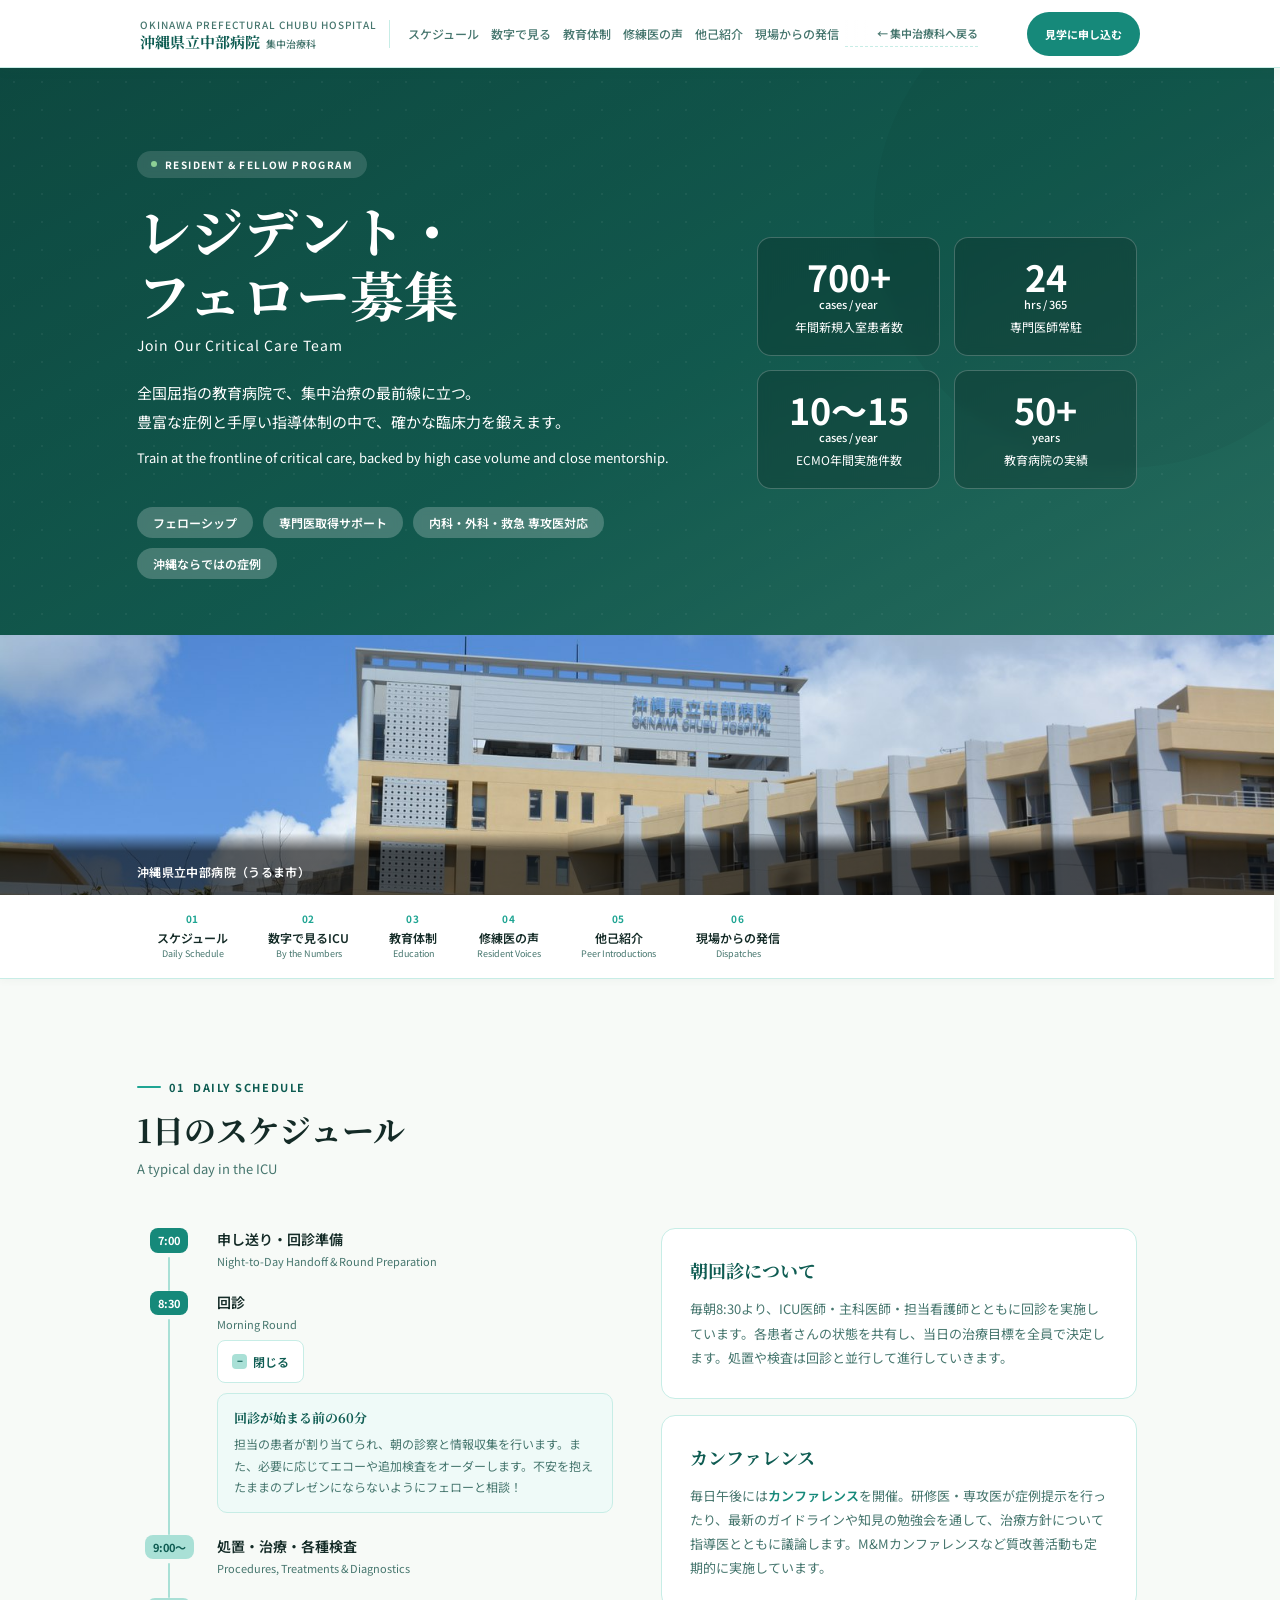
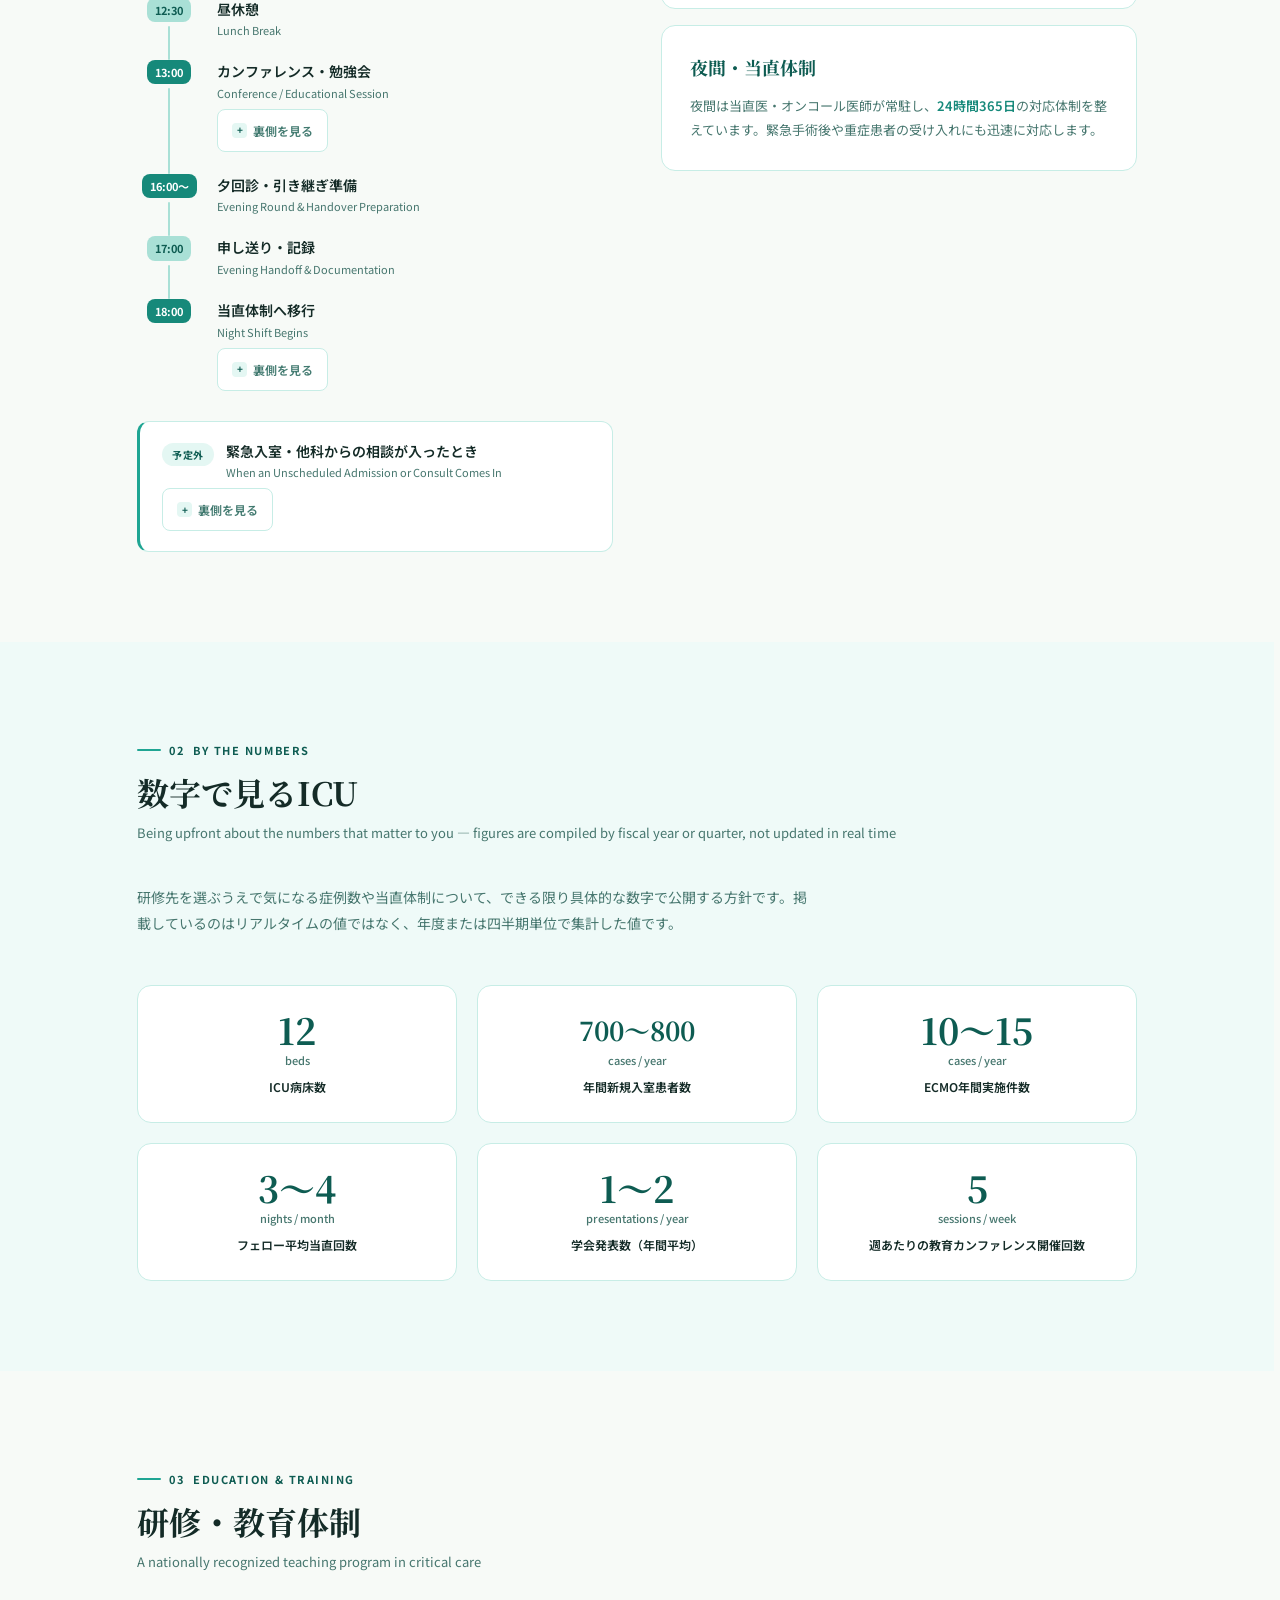
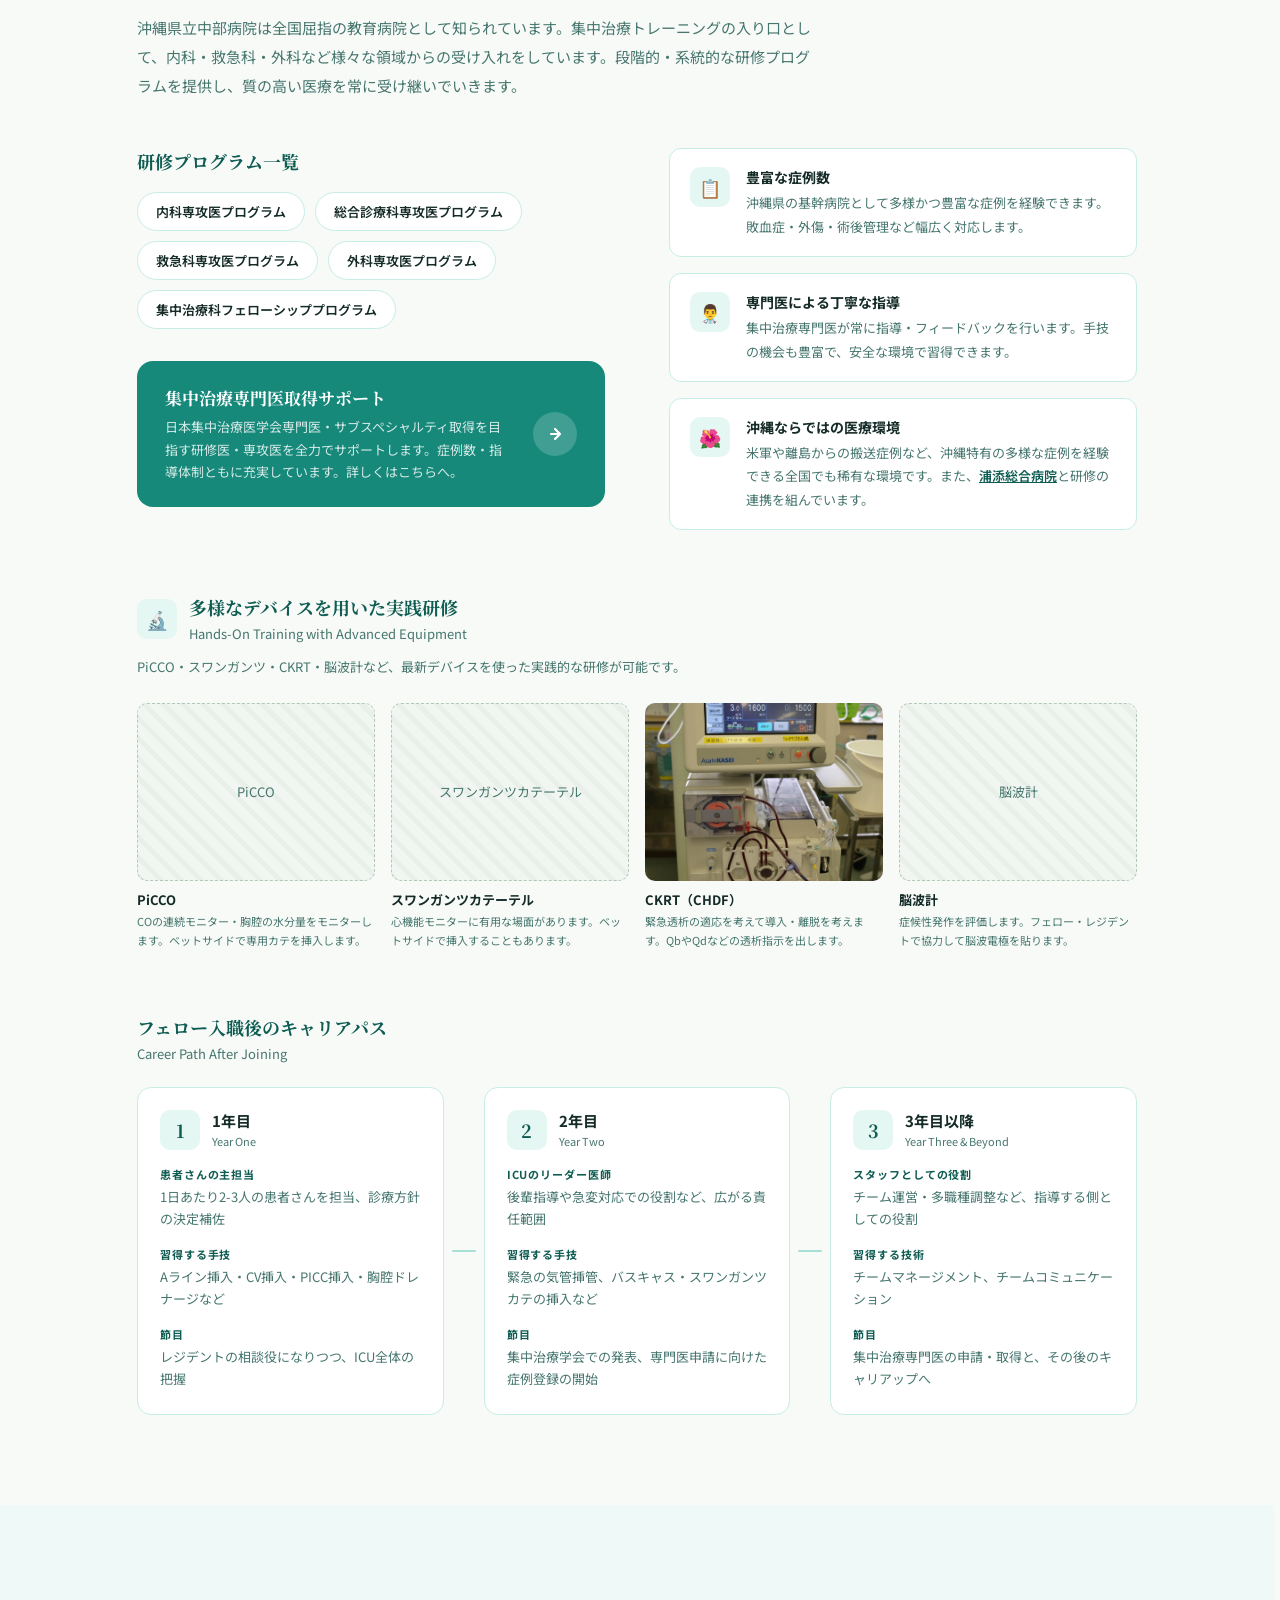
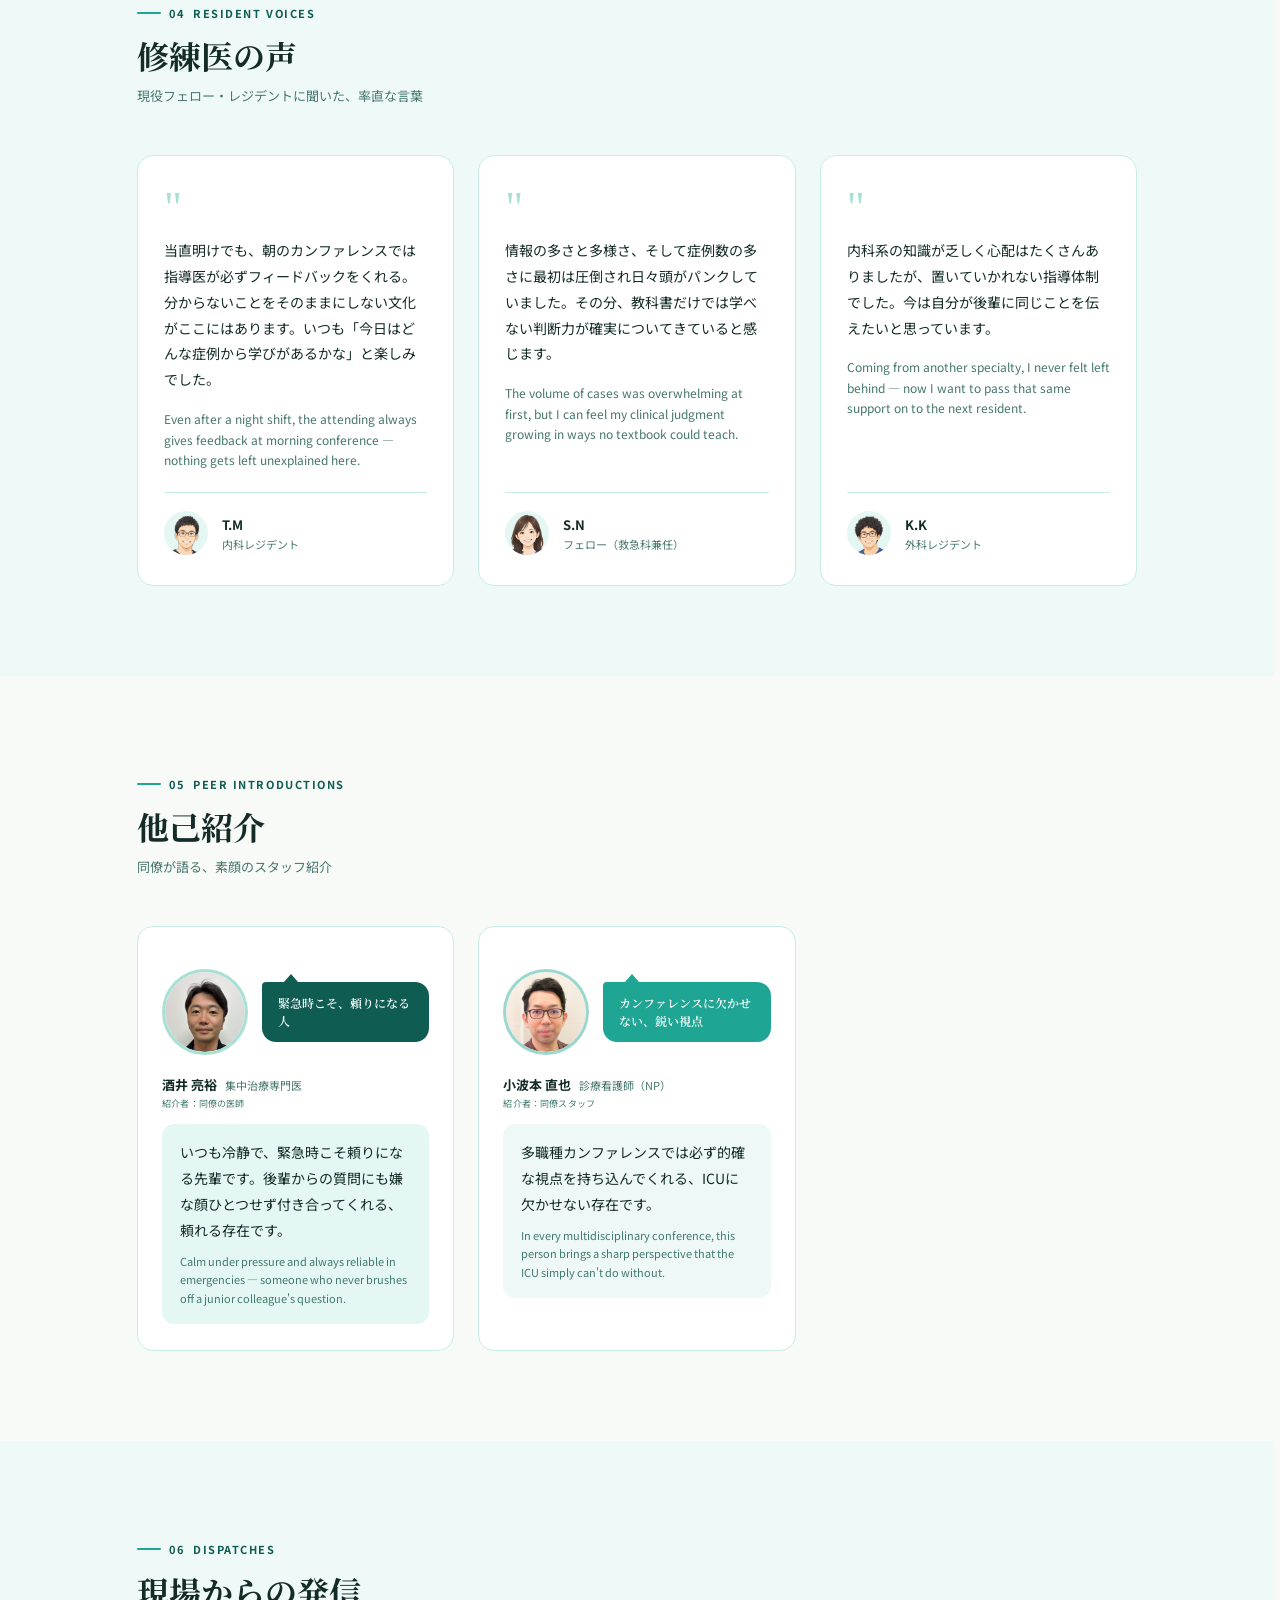
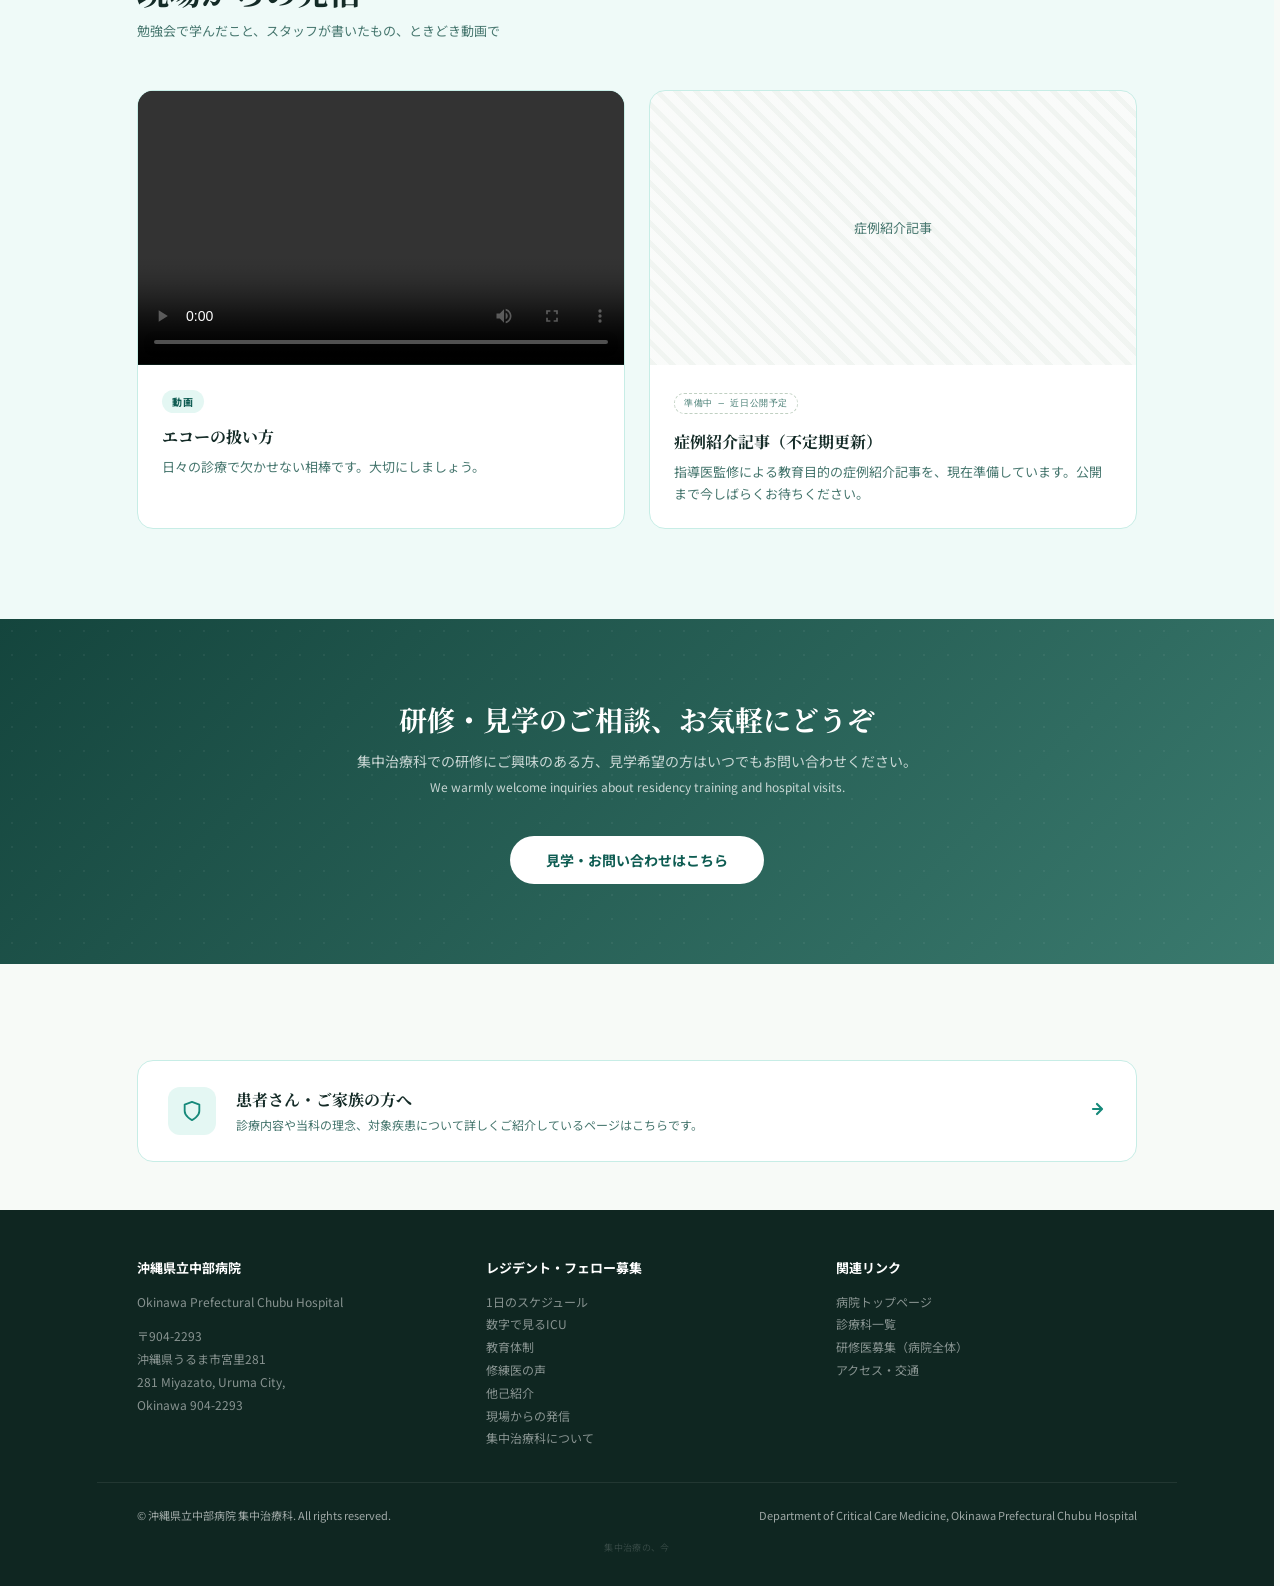
==== recruit.html @ 487032ec "病院外観の写真をヒーローから独立した帯に移す（両ページ） 写真と文字を同じ場所に重ねるのをやめた。重ねている限り、透かして使えば 写真が成立せず（不透明度88〜97%の下では7〜12%しか見えない）、" ====
<!DOCTYPE html>
<html lang="ja" data-theme="recruit">
<head>
  <meta charset="UTF-8">
  <meta name="viewport" content="width=device-width, initial-scale=1.0">
  <meta name="robots" content="noindex, nofollow">
  <title>レジデント・フェロー募集 | 集中治療科 沖縄県立中部病院</title>
  <link rel="preconnect" href="https://fonts.googleapis.com">
  <!-- フォント本体は fonts.gstatic.com から来るので、そちらにも先に接続しておく -->
  <link rel="preconnect" href="https://fonts.gstatic.com" crossorigin>
  <link href="https://fonts.googleapis.com/css2?family=Noto+Sans+JP:wght@300;400;500;600;700&family=Noto+Serif+JP:wght@400;500;600;700&display=swap" rel="stylesheet">
  <link rel="stylesheet" href="style.css?v=20260916f">
  <link rel="icon" type="image/svg+xml" href="[data-uri]">
</head>
<body>
<a class="skip-link" href="#main">本文へスキップ</a>

<!-- STICKY HEADER -->
<header id="site-header">
  <div class="inner">
    <div class="header-logo">
      <div class="hosp">OKINAWA PREFECTURAL CHUBU HOSPITAL</div>
      <div class="dept">沖縄県立中部病院<span>集中治療科<span class="dept-long"> レジデント・フェロー募集</span></span></div>
    </div>
    <div class="header-divider"></div>
    <button id="navToggle" class="nav-toggle" aria-label="メニューを開く" aria-expanded="false" aria-controls="main-nav">
      <span class="nav-toggle-bar"></span><span class="nav-toggle-bar"></span><span class="nav-toggle-bar"></span>
    </button>
    <nav id="main-nav">
      <button class="nav-link" data-target="schedule">スケジュール</button>
      <button class="nav-link" data-target="stats">数字で見る</button>
      <button class="nav-link" data-target="education">教育体制</button>
      <button class="nav-link" data-target="residents">修練医の声</button>
      <button class="nav-link" data-target="peer-intro">他己紹介</button>
      <button class="nav-link" data-target="team" hidden>チームの雰囲気</button>
      <button class="nav-link" data-target="dispatches">現場からの発信</button>
      <a class="header-crosslink" href="index.html">← 集中治療科<span class="cl-long">サイト</span>へ戻る</a>
    </nav>
    <!-- 採用系のCTAは2か所とも病院公式サイトの医師募集ページへ。宛先を変えるときは
         recruit.html 内の rec_doctor リンク2本をまとめて差し替えること。
         （2026-09-15 に2本を1本へ統合したため3→2。ヘッダー固定と最下部の2か所） -->
    <a class="header-contact" href="https://chubuweb.hosp.pref.okinawa.jp/job_category/rec_doctor/"
       target="_blank" rel="noopener noreferrer"
       aria-label="見学に申し込む（病院公式サイトの医師募集ページ・新しいタブで開きます）">見学に申し込む</a>
  </div>
</header>

<main id="main">
<!-- HERO -->
<section id="hero">
  <div class="ref-banner" id="refBanner"><span id="refBannerText"></span></div>
  <div class="hero-inner">
    <div class="hero-text">
      <div class="hero-badge"><div class="dot"></div><span>RESIDENT &amp; FELLOW PROGRAM</span></div>
      <h1 class="hero-title">レジデント・<br>フェロー募集</h1>
      <p class="hero-title-en">Join Our Critical Care Team</p>
      <p class="hero-desc">
        全国屈指の教育病院で、集中治療の最前線に立つ。<br>
        豊富な症例と手厚い指導体制の中で、確かな臨床力を鍛えます。
        <span style="font-size:13px;color:#fff;">Train at the frontline of critical care, backed by high case volume and close mentorship.</span>
      </p>
      <div class="hero-tags">
        <span class="hero-tag">フェローシップ</span>
        <span class="hero-tag">専門医取得サポート</span>
        <span class="hero-tag">内科・外科・救急 専攻医対応</span>
        <span class="hero-tag">沖縄ならではの症例</span>
      </div>
    </div>
    <div class="hero-stats">
      <div class="hero-stat">
        <div class="num">700+</div>
        <div class="unit">cases / year</div>
        <div class="label">年間新規入室患者数</div>
      </div>
      <div class="hero-stat">
        <div class="num">24</div>
        <div class="unit">hrs / 365</div>
        <div class="label">専門医師常駐</div>
      </div>
      <div class="hero-stat">
        <div class="num">10〜15</div>
        <div class="unit">cases / year</div>
        <div class="label">ECMO年間実施件数</div>
      </div>
      <div class="hero-stat">
        <div class="num">50+</div>
        <div class="unit">years</div>
        <div class="label">教育病院の実績</div>
      </div>
    </div>
  </div>
</section>

<!-- ════════════════════════════════ -->
<!-- 病院外観の写真バンド              -->
<!-- ════════════════════════════════ -->
<!--
  ヒーローの背景に写真を敷くのをやめ、ここで文字を乗せずに見せている（2026-09-16）。
  文字と重ねると必ずどちらかが犠牲になるため（写真を透かすと7〜12%しか見えず、
  写真を見せると白文字が 1.41:1 まで落ちた）。
  切り出し・高さは style.css の .hero-photo-band を触る（object-position / height）。
  写真を差し替えるときは media/src/prepare-photo.sh を通すこと（Exif/GPS削除）。
-->
<figure class="hero-photo-band">
  <img src="media/photos/hospital-exterior.jpg"
       alt="青空の下の沖縄県立中部病院の外観。建物の上部に病院名の看板がある"
       width="1600" height="1067">
  <figcaption><span>沖縄県立中部病院（うるま市）</span></figcaption>
</figure>

<!-- JUMP NAV (TABLE OF CONTENTS) -->
<div id="jump-nav">
  <div class="jump-nav-inner">
    <a class="jump-item" href="#schedule"><span class="num">01</span><span class="name">スケジュール</span><span class="name-en">Daily Schedule</span></a>
    <a class="jump-item" href="#stats"><span class="num">02</span><span class="name">数字で見るICU</span><span class="name-en">By the Numbers</span></a>
    <a class="jump-item" href="#education"><span class="num">03</span><span class="name">教育体制</span><span class="name-en">Education</span></a>
    <a class="jump-item" href="#residents"><span class="num">04</span><span class="name">修練医の声</span><span class="name-en">Resident Voices</span></a>
    <a class="jump-item" href="#peer-intro"><span class="num">05</span><span class="name">他己紹介</span><span class="name-en">Peer Introductions</span></a>
    <a class="jump-item" href="#team" hidden><span class="num">06</span><span class="name">チームの雰囲気</span><span class="name-en">Team Life</span></a>
    <a class="jump-item" href="#dispatches"><span class="num">06</span><span class="name">現場からの発信</span><span class="name-en">Dispatches</span></a>
  </div>
</div>

<!-- ════════════════════════════════ -->
<!-- 01 スケジュール -->
<!-- ════════════════════════════════ -->
<section id="schedule" class="page-section" data-screen-label="01 スケジュール">
  <div class="container">
    <div class="section-label">01 &nbsp;Daily Schedule</div>
    <h2 class="section-title">1日のスケジュール</h2>
    <p class="section-subtitle">A typical day in the ICU</p>

    <div class="schedule-container">
      <div class="schedule-col">
        <div class="schedule-list reveal">
          <div class="schedule-item">
            <div class="schedule-time-col">
              <div class="schedule-time-badge">7:00</div>
              <div class="schedule-connector"></div>
            </div>
            <div class="schedule-body">
              <div class="schedule-ja">申し送り・回診準備</div>
              <div class="schedule-en">Night-to-Day Handoff &amp; Round Preparation</div>
            </div>
          </div>
          <div class="schedule-item">
            <div class="schedule-time-col">
              <div class="schedule-time-badge">8:30</div>
              <div class="schedule-connector"></div>
            </div>
            <div class="schedule-body">
              <div class="schedule-ja">回診</div>
              <div class="schedule-en">Morning Round</div>
              <!--
                「裏側」に書く内容の方針: 普段外からは見えない実務の動きを書く。
                右カラムの .schedule-desc「朝回診について」は制度・体制の説明なので、
                そちらと内容が重複しないようにする（役割分担: desc=制度 / ここ=手触り）。
                記入例の方向性: 回診が始まる前に修練医が何を準備しているか、夜間イベントを
                どう拾い上げるか、プレゼンの順番はどう決まるか、指導医がどこを見ているか。
              -->
              <!-- 4つの「裏側を見る」のうち、この1つ目だけ最初から開いた状態にしている
                   （2026-09-16）。小さな補助リンクに見えて開かれずに読み飛ばされていたため、
                   1つ開いておいて「ここは開くものだ」と分かるようにする。
                   閉じた状態に戻すには aria-expanded="false" / アイコンを + / ラベルを
                   「裏側を見る」に戻し、パネルに hidden を付ける（JSは触らなくてよい）。 -->
              <div class="schedule-behind">
                <button type="button" class="schedule-behind-toggle" aria-expanded="true" aria-controls="behind-round">
                  <span class="schedule-behind-icon" aria-hidden="true">−</span>
                  <span class="schedule-behind-label">閉じる</span>
                </button>
                <div class="schedule-behind-panel" id="behind-round">
                  <h3>回診が始まる前の60分</h3>
                  <p>担当の患者が割り当てられ、朝の診察と情報収集を行います。また、必要に応じてエコーや追加検査をオーダーします。不安を抱えたままのプレゼンにならないようにフェローと相談！</p>
                </div>
              </div>
            </div>
          </div>
          <div class="schedule-item minor">
            <div class="schedule-time-col">
              <div class="schedule-time-badge">9:00〜</div>
              <div class="schedule-connector"></div>
            </div>
            <div class="schedule-body">
              <div class="schedule-ja">処置・治療・各種検査</div>
              <div class="schedule-en">Procedures, Treatments &amp; Diagnostics</div>
            </div>
          </div>
          <div class="schedule-item minor">
            <div class="schedule-time-col">
              <div class="schedule-time-badge">12:30</div>
              <div class="schedule-connector"></div>
            </div>
            <div class="schedule-body">
              <div class="schedule-ja">昼休憩</div>
              <div class="schedule-en">Lunch Break</div>
            </div>
          </div>
          <div class="schedule-item">
            <div class="schedule-time-col">
              <div class="schedule-time-badge">13:00</div>
              <div class="schedule-connector"></div>
            </div>
            <div class="schedule-body">
              <div class="schedule-ja">カンファレンス・勉強会</div>
              <div class="schedule-en">Conference / Educational Session</div>
              <!--
                方針: 右カラムの .schedule-desc「カンファレンス」が制度の説明なので、
                ここには実務の動きだけを書く。
                記入例の方向性: 発表する症例を誰がどう選ぶか、スライドをいつ作っているか、
                どんな質問が飛ぶか、当てられたときにどこまで答えられればよいか。
              -->
              <div class="schedule-behind">
                <button type="button" class="schedule-behind-toggle" aria-expanded="false" aria-controls="behind-conference">
                  <span class="schedule-behind-icon" aria-hidden="true">+</span>
                  <span class="schedule-behind-label">裏側を見る</span>
                </button>
                <div class="schedule-behind-panel" id="behind-conference" hidden>
                  <h3>レジデント勉強会 or レクチャー</h3>
                  <p>ローテーション中のレジデントはテーマ別の勉強会を行います。希望のテーマでスライド準備を行い、30分程度の発表となります。時折、フェローまたはスタッフからミニレクチャーがあります。</p>
                </div>
              </div>
            </div>
          </div>
          <div class="schedule-item">
            <div class="schedule-time-col">
              <div class="schedule-time-badge">16:00〜</div>
              <div class="schedule-connector"></div>
            </div>
            <div class="schedule-body">
              <div class="schedule-ja">夕回診・引き継ぎ準備</div>
              <div class="schedule-en">Evening Round &amp; Handover Preparation</div>
            </div>
          </div>
          <div class="schedule-item minor">
            <div class="schedule-time-col">
              <div class="schedule-time-badge">17:00</div>
              <div class="schedule-connector"></div>
            </div>
            <div class="schedule-body">
              <div class="schedule-ja">申し送り・記録</div>
              <div class="schedule-en">Evening Handoff &amp; Documentation</div>
            </div>
          </div>
          <div class="schedule-item">
            <div class="schedule-time-col">
              <div class="schedule-time-badge">18:00</div>
              <div class="schedule-connector"></div>
            </div>
            <div class="schedule-body">
              <div class="schedule-ja">当直体制へ移行</div>
              <div class="schedule-en">Night Shift Begins</div>
              <!--
                方針: 右カラムの .schedule-desc「夜間・当直体制」が体制の説明なので、
                ここには引き継ぎの実務だけを書く。
                記入例の方向性: 引き継ぎシートに何を書くか、日勤帯のうちに片付けておくこと、
                夜間に上級医を呼ぶかどうかの判断の目安、翌朝までの動き方。
              -->
              <div class="schedule-behind">
                <button type="button" class="schedule-behind-toggle" aria-expanded="false" aria-controls="behind-night">
                  <span class="schedule-behind-icon" aria-hidden="true">+</span>
                  <span class="schedule-behind-label">裏側を見る</span>
                </button>
                <div class="schedule-behind-panel" id="behind-night" hidden>
                  <h3>引き継ぎで伝えること</h3>
                  <p>当直担当への引き継ぎでは日中での経過と患者さんの変化を簡潔に伝えます。日勤から当直へ切り替わる時間帯の実務の動きを、具体的に記録します。</p>
                </div>
              </div>
            </div>
          </div>
        </div>

        <!--
          時間軸から独立した「予定外の動き」カード。タイムライン（.schedule-list）の
          外側に置くことで、.schedule-item:last-child の縦線処理に影響を与えない。
          方針: 予定通りに進まない日に何が起きるかを書く。
          記入例の方向性: 最初に誰の携帯が鳴るか、ベッドコントロールはどう動くか、
          進行中の業務をチーム内でどう割り振り直すか、修練医はどこから関わるか。
        -->
        <div class="schedule-adhoc reveal">
          <div class="schedule-adhoc-head">
            <span class="schedule-adhoc-badge">予定外</span>
            <div>
              <div class="schedule-ja">緊急入室・他科からの相談が入ったとき</div>
              <div class="schedule-en">When an Unscheduled Admission or Consult Comes In</div>
            </div>
          </div>
          <div class="schedule-behind">
            <button type="button" class="schedule-behind-toggle" aria-expanded="false" aria-controls="behind-adhoc">
              <span class="schedule-behind-icon" aria-hidden="true">+</span>
              <span class="schedule-behind-label">裏側を見る</span>
            </button>
            <div class="schedule-behind-panel" id="behind-adhoc" hidden>
              <h3>連絡が入ってから入室までの動き</h3>
              <p>救急や病棟から連絡が入るとフェローが率先して行動します。実際には、フェローが診察後に入室を決定し、レジデントが追加検査をオーダー、動脈ラインやCVの留置を行います。</p>
            </div>
          </div>
        </div>
      </div>

      <div class="reveal">
        <div class="schedule-desc" style="margin-bottom:16px;">
          <h3>朝回診について</h3>
          <p>毎朝8:30より、ICU医師・主科医師・担当看護師とともに回診を実施しています。各患者さんの状態を共有し、当日の治療目標を全員で決定します。処置や検査は回診と並行して進行していきます。</p>
        </div>
        <div class="schedule-desc" style="margin-bottom:16px;">
          <h3>カンファレンス</h3>
          <p>毎日午後には<span class="highlight">カンファレンス</span>を開催。研修医・専攻医が症例提示を行ったり、最新のガイドラインや知見の勉強会を通して、治療方針について指導医とともに議論します。M&amp;Mカンファレンスなど質改善活動も定期的に実施しています。</p>
        </div>
        <div class="schedule-desc">
          <h3>夜間・当直体制</h3>
          <p>夜間は当直医・オンコール医師が常駐し、<span class="highlight">24時間365日</span>の対応体制を整えています。緊急手術後や重症患者の受け入れにも迅速に対応します。</p>
        </div>
      </div>
    </div>
  </div>
</section>

<!-- ════════════════════════════════ -->
<!-- 02 数字で見るICU                 -->
<!-- ════════════════════════════════ -->
<section id="stats" class="page-section alt" data-screen-label="02 数字で見るICU">
  <div class="container">
    <div class="section-label">02 &nbsp;By the Numbers</div>
    <h2 class="section-title">数字で見るICU</h2>
    <p class="section-subtitle">Being upfront about the numbers that matter to you — figures are compiled by fiscal year or quarter, not updated in real time</p>

    <p style="font-size:14px;color:var(--text-muted);line-height:1.9;max-width:680px;margin-bottom:40px;text-wrap:pretty;">
      研修先を選ぶうえで気になる症例数や当直体制について、できる限り具体的な数字で公開する方針です。掲載しているのはリアルタイムの値ではなく、年度または四半期単位で集計した値です。
    </p>

    <div class="stats-grid">
      <div class="stat-card reveal">
        <div class="num">12</div>
        <div class="unit">beds</div>
        <div class="label">ICU病床数</div>
      </div>
      <div class="stat-card reveal">
        <div class="num wide">700〜800</div>
        <div class="unit">cases / year</div>
        <div class="label">年間新規入室患者数</div>
      </div>
      <div class="stat-card reveal">
        <div class="num">10〜15</div>
        <div class="unit">cases / year</div>
        <div class="label">ECMO年間実施件数</div>
      </div>
      <div class="stat-card reveal">
        <div class="num">3〜4</div>
        <div class="unit">nights / month</div>
        <div class="label">フェロー平均当直回数</div>
      </div>
      <div class="stat-card reveal">
        <div class="num">1〜2</div>
        <div class="unit">presentations / year</div>
        <div class="label">学会発表数（年間平均）</div>
      </div>
      <div class="stat-card reveal">
        <div class="num">5</div>
        <div class="unit">sessions / week</div>
        <div class="label">週あたりの教育カンファレンス開催回数</div>
      </div>
    </div>
    <!--
      「数字で見るICU」運用ルール:
      ① 実績値はリアルタイム更新せず、年度または四半期単位の集計値のみ掲載する。
      ② 件数が極めて少ない項目（例: 年間数件程度の特殊手技）は、外部情報との
         組み合わせによる患者推測を避けるため非公開とする。
      ③ 掲載可否は診療科と病院事務局で事前に確認する。
    -->
  </div>
</section>

<!-- ════════════════════════════════ -->
<!-- 03 教育体制                      -->
<!-- ════════════════════════════════ -->
<section id="education" class="page-section" data-screen-label="03 教育体制">
  <div class="container">
    <div class="section-label">03 &nbsp;Education &amp; Training</div>
    <h2 class="section-title">研修・教育体制</h2>
    <p class="section-subtitle">A nationally recognized teaching program in critical care</p>

    <p style="font-size:15px;color:var(--text-muted);line-height:1.95;max-width:680px;margin-bottom:48px;text-wrap:pretty;">
      沖縄県立中部病院は全国屈指の教育病院として知られています。集中治療トレーニングの入り口として、内科・救急科・外科など様々な領域からの受け入れをしています。段階的・系統的な研修プログラムを提供し、質の高い医療を常に受け継いでいきます。
    </p>

    <div class="education-inner">
      <div>
        <h3 style="font-family:var(--serif);font-size:18px;color:var(--primary-dark);margin-bottom:18px;">研修プログラム一覧</h3>
        <div class="edu-programs">
          <div class="edu-program">内科専攻医プログラム</div>
          <div class="edu-program">総合診療科専攻医プログラム</div>
          <div class="edu-program">救急科専攻医プログラム</div>
          <div class="edu-program">外科専攻医プログラム</div>
          <div class="edu-program">集中治療科フェローシッププログラム</div>
        </div>
        <a class="edu-callout" href="https://www.jsicm.org/" target="_blank" rel="noopener">
          <div class="edu-callout-body">
            <h4>集中治療専門医取得サポート</h4>
            <p>日本集中治療医学会専門医・サブスペシャルティ取得を目指す研修医・専攻医を全力でサポートします。症例数・指導体制ともに充実しています。詳しくはこちらへ。</p>
          </div>
          <div class="arrow">
            <svg width="18" height="18" viewBox="0 0 18 18" fill="none" stroke="currentColor" stroke-width="2.2" stroke-linecap="round" stroke-linejoin="round">
              <path d="M5 9h8M9 4l5 5-5 5"/>
            </svg>
          </div>
        </a>
      </div>

      <div class="edu-features">
        <div class="edu-feature reveal">
          <div class="edu-feature-icon">📋</div>
          <div>
            <h4>豊富な症例数</h4>
            <p>沖縄県の基幹病院として多様かつ豊富な症例を経験できます。敗血症・外傷・術後管理など幅広く対応します。</p>
          </div>
        </div>
        <div class="edu-feature reveal">
          <div class="edu-feature-icon">👨‍⚕️</div>
          <div>
            <h4>専門医による丁寧な指導</h4>
            <p>集中治療専門医が常に指導・フィードバックを行います。手技の機会も豊富で、安全な環境で習得できます。</p>
          </div>
        </div>
        <div class="edu-feature reveal">
          <div class="edu-feature-icon">🌺</div>
          <div>
            <h4>沖縄ならではの医療環境</h4>
            <p>米軍や離島からの搬送症例など、沖縄特有の多様な症例を経験できる全国でも稀有な環境です。また、<a href="https://jin-aikai.com/urasoe/section/clinical01/" target="_blank" rel="noopener" style="color:var(--primary-dark);font-weight:600;text-decoration:underline;">浦添総合病院</a>と研修の連携を組んでいます。</p>
          </div>
        </div>
      </div>
    </div>

    <!--
      手技・機材ギャラリー（もとは .edu-features 内の「最新設備での実践研修」カード）。
      .edu-features は2カラムグリッドの右カラムで幅が足りないため、この項目だけ
      全幅ブロックとして切り出している。他3カードは .edu-features 内に維持。
      写真は「患者が写らない機材・設備のクローズアップ写真」を入れること。
      患者・スタッフが写り込んだ写真、モニター画面の実データ（波形・検査値）、
      電子カルテ画面が写ったものは使用しない。
      一言解説は各1文。機材が何のためのもので、修練医がどう使うのかが
      伝わる書き方にする（4枠とも 2026-09-15 に記入済み）。
    -->
    <div class="equip-block">
      <div class="equip-block-head">
        <div class="edu-feature-icon">🔬</div>
        <div>
          <h3 class="equip-block-title">多様なデバイスを用いた実践研修</h3>
          <p class="equip-block-en">Hands-On Training with Advanced Equipment</p>
        </div>
      </div>
      <p class="equip-block-lead">PiCCO・スワンガンツ・CKRT・脳波計など、最新デバイスを使った実践的な研修が可能です。</p>
      <div class="equip-gallery">
        <figure class="equip-gallery-item reveal">
          <div class="img-placeholder"><span>PiCCO</span><span class="sub">Hemodynamic Monitor · photo</span></div>
          <figcaption>
            <span class="equip-gallery-name">PiCCO</span>
            <span class="equip-gallery-desc">COの連続モニター・胸腔の水分量をモニターします。ベットサイドで専用カテを挿入します。</span>
          </figcaption>
        </figure>
        <figure class="equip-gallery-item reveal">
          <div class="img-placeholder"><span>スワンガンツカテーテル</span><span class="sub">Swan-Ganz Catheter · photo</span></div>
          <figcaption>
            <span class="equip-gallery-name">スワンガンツカテーテル</span>
            <span class="equip-gallery-desc">心機能モニターに有用な場面があります。ベットサイドで挿入することもあります。</span>
          </figcaption>
        </figure>
        <figure class="equip-gallery-item reveal">
          <img class="equip-gallery-photo" src="media/photos/ckrt.jpg"
               alt="ICUで使用しているCKRT装置" width="1065" height="1600" loading="lazy">
          <figcaption>
            <span class="equip-gallery-name">CKRT（CHDF）</span>
            <span class="equip-gallery-desc">緊急透析の適応を考えて導入・離脱を考えます。QbやQdなどの透析指示を出します。</span>
          </figcaption>
        </figure>
        <figure class="equip-gallery-item reveal">
          <div class="img-placeholder"><span>脳波計</span><span class="sub">Electroencephalography · photo</span></div>
          <figcaption>
            <span class="equip-gallery-name">脳波計</span>
            <span class="equip-gallery-desc">症候性発作を評価します。フェロー・レジデントで協力して脳波電極を貼ります。</span>
          </figcaption>
        </figure>
      </div>
    </div>

    <!--
      入職後のキャリアパス図。画像は使わず HTML + CSS のみで描画する。
      接続線（.career-connector）はタイムラインの .schedule-connector と同じ
      2px / var(--primary-light) の表現に揃えている。
      .education-inner は 1fr 1fr の2カラムグリッドで1段あたりの幅が足りないため、
      その外側に全幅で配置する。デスクトップは横方向、768px以下では縦方向に折り返す。
      各段階のテキストは「担当する役割 / 習得する手技 / 節目」の3項目を短い箇条書きで。
      1年目・2年目・3年目以降の3段とも記入済み。
    -->
    <div class="career-path">
      <h3 class="career-path-title">フェロー入職後のキャリアパス</h3>
      <p class="career-path-en">Career Path After Joining</p>
      <div class="career-track">
        <div class="career-stage reveal">
          <div class="career-stage-head">
            <span class="career-stage-num" aria-hidden="true">1</span>
            <div>
              <div class="career-stage-ja">1年目</div>
              <div class="career-stage-en">Year One</div>
            </div>
          </div>
          <dl class="career-stage-body">
            <dt>患者さんの主担当</dt>
            <dd>1日あたり2-3人の患者さんを担当、診療方針の決定補佐</dd>
            <dt>習得する手技</dt>
            <dd>Aライン挿入・CV挿入・PICC挿入・胸腔ドレナージなど</dd>
            <dt>節目</dt>
            <dd>レジデントの相談役になりつつ、ICU全体の把握</dd>
          </dl>
        </div>
        <div class="career-connector" aria-hidden="true"></div>
        <div class="career-stage reveal">
          <div class="career-stage-head">
            <span class="career-stage-num" aria-hidden="true">2</span>
            <div>
              <div class="career-stage-ja">2年目</div>
              <div class="career-stage-en">Year Two</div>
            </div>
          </div>
          <dl class="career-stage-body">
            <dt>ICUのリーダー医師</dt>
            <dd>後輩指導や急変対応での役割など、広がる責任範囲</dd>
            <dt>習得する手技</dt>
            <dd>緊急の気管挿管、バスキャス・スワンガンツカテの挿入など</dd>
            <dt>節目</dt>
            <dd>集中治療学会での発表、専門医申請に向けた症例登録の開始</dd>
          </dl>
        </div>
        <div class="career-connector" aria-hidden="true"></div>
        <div class="career-stage reveal">
          <div class="career-stage-head">
            <span class="career-stage-num" aria-hidden="true">3</span>
            <div>
              <div class="career-stage-ja">3年目以降</div>
              <div class="career-stage-en">Year Three &amp; Beyond</div>
            </div>
          </div>
          <dl class="career-stage-body">
            <dt>スタッフとしての役割</dt>
            <dd>チーム運営・多職種調整など、指導する側としての役割</dd>
            <dt>習得する技術</dt>
            <dd>チームマネージメント、チームコミュニケーション</dd>
            <dt>節目</dt>
            <dd>集中治療専門医の申請・取得と、その後のキャリアップへ</dd>
          </dl>
        </div>
      </div>
    </div>
  </div>
</section>

<!-- ════════════════════════════════ -->
<!-- 04 修練医の声                    -->
<!-- ════════════════════════════════ -->
<section id="residents" class="page-section alt" data-screen-label="04 修練医の声">
  <div class="container">
    <div class="section-label">04 &nbsp;Resident Voices</div>
    <h2 class="section-title">修練医の声</h2>
    <p class="section-subtitle">現役フェロー・レジデントに聞いた、率直な言葉</p>

    <!--
      .resident-avatar のイラストは media/resident-avatar-{1,2,3}.png（2026-09-15 差し替え）。
      1枚の元絵（3人並び）から1人ずつ正方形に切り出したもので、背景は透過。
      透過部分には .resident-avatar の背景色（--primary-xlight）が透けて見える。
      特定の個人の似顔絵ではないため alt="" とし、氏名は隣のテキストで読ませている。
    -->
    <div class="residents-grid">
      <div class="resident-card reveal">
        <!-- 差し替え予定: 下の .resident-comment を実際の修練医の言葉に差し替える。読者に見えていた PLACEHOLDER バッジは 2026-09-16 に撤去した。 -->
        <div class="resident-qmark">"</div>
        <div class="resident-comment">当直明けでも、朝のカンファレンスでは指導医が必ずフィードバックをくれる。分からないことをそのままにしない文化がここにはあります。いつも「今日はどんな症例から学びがあるかな」と楽しみでした。</div>
        <div class="resident-comment-en">Even after a night shift, the attending always gives feedback at morning conference — nothing gets left unexplained here.</div>
        <div class="resident-divider"></div>
        <div class="resident-profile">
          <div class="resident-avatar"><img src="media/resident-avatar-1.png" alt="" width="256" height="256"></div>
          <div>
            <div class="resident-name">T.M</div>
            <div class="resident-year">内科レジデント</div>
          </div>
        </div>
      </div>
      <div class="resident-card reveal">
        <!-- 差し替え予定: 下の .resident-comment を実際の修練医の言葉に差し替える。読者に見えていた PLACEHOLDER バッジは 2026-09-16 に撤去した。 -->
        <div class="resident-qmark">"</div>
        <div class="resident-comment">情報の多さと多様さ、そして症例数の多さに最初は圧倒され日々頭がパンクしていました。その分、教科書だけでは学べない判断力が確実についてきていると感じます。</div>
        <div class="resident-comment-en">The volume of cases was overwhelming at first, but I can feel my clinical judgment growing in ways no textbook could teach.</div>
        <div class="resident-divider"></div>
        <div class="resident-profile">
          <div class="resident-avatar"><img src="media/resident-avatar-2.png" alt="" width="256" height="256"></div>
          <div>
            <div class="resident-name">S.N</div>
            <div class="resident-year">フェロー（救急科兼任）</div>
          </div>
        </div>
      </div>
      <div class="resident-card reveal">
        <!-- 差し替え予定: 下の .resident-comment を実際の修練医の言葉に差し替える。読者に見えていた PLACEHOLDER バッジは 2026-09-16 に撤去した。 -->
        <div class="resident-qmark">"</div>
        <div class="resident-comment">内科系の知識が乏しく心配はたくさんありましたが、置いていかれない指導体制でした。今は自分が後輩に同じことを伝えたいと思っています。</div>
        <div class="resident-comment-en">Coming from another specialty, I never felt left behind — now I want to pass that same support on to the next resident.</div>
        <div class="resident-divider"></div>
        <div class="resident-profile">
          <div class="resident-avatar"><img src="media/resident-avatar-3.png" alt="" width="256" height="256"></div>
          <div>
            <div class="resident-name">K.K</div>
            <div class="resident-year">外科レジデント</div>
          </div>
        </div>
      </div>
    </div>

  </div>
</section>

<!-- ════════════════════════════════ -->
<!-- 05 他己紹介                       -->
<!-- ════════════════════════════════ -->
<section id="peer-intro" class="page-section" data-screen-label="05 他己紹介">
  <div class="container">
    <div class="section-label">05 &nbsp;Peer Introductions</div>
    <h2 class="section-title">他己紹介</h2>
    <p class="section-subtitle">同僚が語る、素顔のスタッフ紹介</p>

    <div class="peer-grid">
      <div class="peer-card reveal role-doctor">
        <!-- 差し替え予定: 下の .peer-comment を実際の紹介文に差し替える。読者に見えていた PLACEHOLDER バッジは 2026-09-16 に撤去した。 -->
        <div class="peer-portrait">
          <div class="peer-avatar has-photo">
            <img src="media/photos/sakai-akihiro.jpg" alt="酒井 亮裕 集中治療専門医" width="320" height="320" loading="lazy">
          </div>
          <div class="peer-tagline">緊急時こそ、頼りになる人</div>
        </div>
        <div class="peer-profile"><span class="peer-name">酒井 亮裕</span><span class="peer-role">集中治療専門医</span></div>
        <div class="peer-by">紹介者：同僚の医師</div>
        <div class="peer-comment-box">
          <p class="peer-comment">いつも冷静で、緊急時こそ頼りになる先輩です。後輩からの質問にも嫌な顔ひとつせず付き合ってくれる、頼れる存在です。</p>
          <p class="peer-comment-en">Calm under pressure and always reliable in emergencies — someone who never brushes off a junior colleague's question.</p>
        </div>
      </div>
      <!-- 氏名が未定のため、決まるまでカードごと非表示にしている（2026-09-16）。
           氏名が判明したら下の hidden を外し、.peer-name の「氏名（仮）」を差し替える。 -->
      <div class="peer-card reveal role-nurse" hidden>
        <!-- 差し替え予定: 下の .peer-comment を実際の紹介文に差し替える。読者に見えていた PLACEHOLDER バッジは 2026-09-16 に撤去した。 -->
        <div class="peer-portrait">
          <div class="peer-avatar">
            <svg viewBox="0 0 64 64" fill="none" xmlns="http://www.w3.org/2000/svg"><circle cx="32" cy="23" r="13" fill="currentColor"/><path d="M10 57c0-13.3 9.8-22.5 22-22.5S54 43.7 54 57" fill="currentColor"/></svg>
          </div>
          <div class="peer-tagline">忙しい日ほど、声かけを絶やさない</div>
        </div>
        <!-- 氏名は未定のため仮表示のまま。決まり次第 .peer-name を差し替える。 -->
        <div class="peer-profile"><span class="peer-name">氏名（仮）</span><span class="peer-role">ICU看護師</span></div>
        <div class="peer-by">紹介者：同僚の看護師</div>
        <div class="peer-comment-box">
          <p class="peer-comment">どんなに忙しい日でも、患者さんへの声かけを絶やさない方です。新人の私にも手技を優しく教えてくれました。</p>
          <p class="peer-comment-en">No matter how busy the day gets, she never stops talking to patients with care — and she was endlessly patient teaching me procedures as a newcomer.</p>
        </div>
      </div>
      <div class="peer-card reveal role-np">
        <!-- 差し替え予定: 下の .peer-comment を実際の紹介文に差し替える。読者に見えていた PLACEHOLDER バッジは 2026-09-16 に撤去した。 -->
        <div class="peer-portrait">
          <div class="peer-avatar has-photo">
            <img src="media/photos/konamoto-naoya.jpg" alt="小波本 直也 診療看護師（NP）" width="320" height="320" loading="lazy">
          </div>
          <div class="peer-tagline">カンファレンスに欠かせない、鋭い視点</div>
        </div>
        <div class="peer-profile"><span class="peer-name">小波本 直也</span><span class="peer-role">診療看護師（NP）</span></div>
        <div class="peer-by">紹介者：同僚スタッフ</div>
        <div class="peer-comment-box">
          <p class="peer-comment">多職種カンファレンスでは必ず的確な視点を持ち込んでくれる、ICUに欠かせない存在です。</p>
          <p class="peer-comment-en">In every multidisciplinary conference, this person brings a sharp perspective that the ICU simply can't do without.</p>
        </div>
      </div>
    </div>
  </div>
</section>

<!-- ════════════════════════════════ -->
<!-- 06 チームの雰囲気                 -->
<!-- ════════════════════════════════ -->
<!-- 写真が揃うまでセクションごと非表示にしている（2026-09-16）。写真を入れたら
     下の hidden と、ヘッダーナビ・ジャンプナビ・フッターの hidden を4か所まとめて外す。
     あわせて「現場からの発信」の通し番号を 06 → 07 に戻すこと。 -->
<section id="team" class="page-section" data-screen-label="06 チームの雰囲気" hidden>
  <div class="container">
    <div class="section-label">06 &nbsp;Team Life</div>
    <h2 class="section-title">チームの雰囲気</h2>
    <p class="section-subtitle">診療の合間にも、チームで過ごす時間を大切にしています</p>

    <!--
      写真は data-collapse-after 件までを常時表示し、それ以降は「もっと見る」で開く
      （挙動は script.js の共通処理。現場からの発信のカードと同じ仕組み）。
      表示件数を変えたいときは data-collapse-after の数字だけを書き換える。
      新しい写真はこのグリッドの末尾に追加していく。
    -->
    <div class="team-photo-grid" id="team-photos" data-collapse-after="3">
      <div class="team-photo-item reveal">
        <div class="img-placeholder"><span>歓迎会</span><span class="sub">Welcome Party · photo</span></div>
        <p class="team-photo-caption">新任スタッフ歓迎会</p>
      </div>
      <div class="team-photo-item reveal">
        <div class="img-placeholder"><span>BBQ</span><span class="sub">BBQ · photo</span></div>
        <p class="team-photo-caption">夏のBBQ</p>
      </div>
      <div class="team-photo-item reveal">
        <div class="img-placeholder"><span>忘年会</span><span class="sub">Year-End Party · photo</span></div>
        <p class="team-photo-caption">忘年会</p>
      </div>
      <div class="team-photo-item reveal">
        <div class="img-placeholder"><span>新年会</span><span class="sub">New Year Gathering · photo</span></div>
        <p class="team-photo-caption">新年会</p>
      </div>
    </div>
    <button type="button" class="feed-more" aria-controls="team-photos" aria-expanded="false" data-more-label="過去の写真をもっと見る" hidden></button>
  </div>
</section>

<!-- ════════════════════════════════ -->
<!-- 07 現場からの発信                 -->
<!-- ════════════════════════════════ -->
<section id="dispatches" class="page-section alt" data-screen-label="06 現場からの発信">
  <div class="container">
    <div class="section-label">06 &nbsp;Dispatches</div>
    <h2 class="section-title">現場からの発信</h2>
    <p class="section-subtitle">勉強会で学んだこと、スタッフが書いたもの、ときどき動画で</p>

    <!--
      カードは data-collapse-after 件までを常時表示し、それ以降は「もっと見る」で開く。
      挙動は script.js の共通処理（[data-collapse-after] を持つグリッド）に任せる。
      表示件数を変えたいときは data-collapse-after の数字だけを書き換える。
    -->
    <div class="content-feed-grid" id="content-feed" data-collapse-after="4">
      <div class="content-card reveal">
        <video controls preload="metadata">
          <source src="media/echo-handling.mp4" type="video/mp4">
        </video>
        <div class="content-card-body">
          <span class="content-type-tag video">動画</span>
          <h3>エコーの扱い方</h3>
          <p>日々の診療で欠かせない相棒です。大切にしましょう。</p>
        </div>
      </div>
      <!--
        症例紹介記事（vignette）を公開する際は、下の準備中カードをこのテンプレートに置き換える。
        運用フロー（README.md参照）: ①AIが教育目的の典型症例（架空・複合的）を生成
        → ②指導医が症例の臨床的妥当性を承認 → ③指導医/修練医が診療方針を回答として執筆
        → ④回答者本人が最終文面を確認 → 公開。実在の特定患者はベースにしない。
      <div class="content-card reveal">
        <div class="content-thumb img-placeholder">
          <span>症例紹介</span>
          <span class="sub">Case Vignette · illustration</span>
        </div>
        <div class="content-card-body">
          <span class="content-type-tag article">症例紹介</span>
          <h3>【症例】タイトル</h3>
          <p>典型的な症例（架空・複合症例）をもとに、初期輸液・抗菌薬選択・循環管理の考え方を指導医が解説します。</p>
          <p class="content-meta">監修：集中治療科 指導医 / 教育目的の複合症例（実在の患者の記録ではありません）</p>
        </div>
      </div>
      -->
      <div class="content-card reveal">
        <div class="content-thumb img-placeholder">
          <span>症例紹介記事</span>
          <span class="sub">Case Vignette · coming soon</span>
        </div>
        <div class="content-card-body">
          <span class="placeholder-tag">準備中 — 近日公開予定</span>
          <h3>症例紹介記事（不定期更新）</h3>
          <p>指導医監修による教育目的の症例紹介記事を、現在準備しています。公開まで今しばらくお待ちください。</p>
        </div>
      </div>

      <!--
        学びのログ（院内勉強会の記録）。運用フロー:
        ① 院内勉強会資料のうち、文献レビュー部分のスライドのみを抽出する
           （自験例の症例背景スライドがある場合は、AIに投入する前に必ず除外する）
        ② AIで1枚のビジュアルに要約する。元論文・教科書の図表そのものを再現させず、
           新規に描き起こした模式図とテキストのみで構成する（著作権配慮）
        ③ 発表者または指導医が、要約の医学的正確性を確認する
        ④ 公開。スライド全文は掲載せず、テーマ・一言コメント・要約ビジュアルのみとする

        鍵アイコン付きバッジはリンクを持たせない（遷移先を作らない）。
        院内共有ドライブのURLやフォルダ名もHTMLに書かないこと。
        新しい記録は、この位置（新しい順）に追加していく。
      -->
      <!--
        原稿が入るまで3枚まとめてコメントアウトしている（2026-09-16）。
        h4 の「[要記入] テーマ（例：…）」が大見出しとして読者に見えていたため。
        テーマ・一言コメント・参考文献を書いたら、この行と下の閉じコメントを外す。
      -->
      <!--
      <div class="content-card reveal">
        <div class="content-thumb img-placeholder">
          <span>学びのまとめ</span>
          <span class="sub">Session Summary · AI-generated visual</span>
        </div>
        <div class="content-card-body">
          <div class="content-card-meta-row">
            <span class="content-type-tag learning">学び</span>
            <span class="learning-date">2026年8月</span>
          </div>
          <h3>[要記入] テーマ（例：循環管理の文献レビュー）</h3>
          <p class="learning-comment">[要記入] 一言コメント。勉強会で何が印象に残ったか、明日からの診療がどう変わりそうかを1〜2文で。
            <span class="learning-by">— 発表者または指導医</span>
          </p>
          <p class="content-meta">参考文献：[要記入] 著者・論文タイトル・雑誌名・年</p>
          <span class="locked-badge"><svg width="12" height="12" viewBox="0 0 24 24" fill="none" stroke="currentColor" stroke-width="2" stroke-linecap="round" stroke-linejoin="round" aria-hidden="true"><rect x="4" y="10" width="16" height="11" rx="2"/><path d="M8 10V7a4 4 0 0 1 8 0v3"/></svg>詳細資料は入職後、院内共有ドライブで閲覧できます</span>
        </div>
      </div>
      <div class="content-card reveal">
        <div class="content-thumb img-placeholder">
          <span>学びのまとめ</span>
          <span class="sub">Session Summary · AI-generated visual</span>
        </div>
        <div class="content-card-body">
          <div class="content-card-meta-row">
            <span class="content-type-tag learning">学び</span>
            <span class="learning-date">2026年7月</span>
          </div>
          <h3>[要記入] テーマ（例：人工呼吸器離脱のプロトコル）</h3>
          <p class="learning-comment">[要記入] 一言コメント。勉強会で何が印象に残ったか、明日からの診療がどう変わりそうかを1〜2文で。
            <span class="learning-by">— 発表者または指導医</span>
          </p>
          <p class="content-meta">参考文献：[要記入] 著者・論文タイトル・雑誌名・年</p>
          <span class="locked-badge"><svg width="12" height="12" viewBox="0 0 24 24" fill="none" stroke="currentColor" stroke-width="2" stroke-linecap="round" stroke-linejoin="round" aria-hidden="true"><rect x="4" y="10" width="16" height="11" rx="2"/><path d="M8 10V7a4 4 0 0 1 8 0v3"/></svg>詳細資料は入職後、院内共有ドライブで閲覧できます</span>
        </div>
      </div>
      <div class="content-card reveal">
        <div class="content-thumb img-placeholder">
          <span>学びのまとめ</span>
          <span class="sub">Session Summary · AI-generated visual</span>
        </div>
        <div class="content-card-body">
          <div class="content-card-meta-row">
            <span class="content-type-tag learning">学び</span>
            <span class="learning-date">2026年6月</span>
          </div>
          <h3>[要記入] テーマ（例：鎮痛・鎮静のガイドライン）</h3>
          <p class="learning-comment">[要記入] 一言コメント。勉強会で何が印象に残ったか、明日からの診療がどう変わりそうかを1〜2文で。
            <span class="learning-by">— 発表者または指導医</span>
          </p>
          <p class="content-meta">参考文献：[要記入] 著者・論文タイトル・雑誌名・年</p>
          <span class="locked-badge"><svg width="12" height="12" viewBox="0 0 24 24" fill="none" stroke="currentColor" stroke-width="2" stroke-linecap="round" stroke-linejoin="round" aria-hidden="true"><rect x="4" y="10" width="16" height="11" rx="2"/><path d="M8 10V7a4 4 0 0 1 8 0v3"/></svg>詳細資料は入職後、院内共有ドライブで閲覧できます</span>
        </div>
      </div>
      -->
    </div>
    <button type="button" class="feed-more" aria-controls="content-feed" aria-expanded="false" data-more-label="過去の発信をもっと見る" hidden></button>
  </div>
</section>

<!-- ════════════════════════════════ -->
<!-- CTA                             -->
<!-- ════════════════════════════════ -->
<section id="contact" data-screen-label="Contact">
  <div style="position:relative;z-index:1;">
    <h2>研修・見学のご相談、お気軽にどうぞ</h2>
    <p>集中治療科での研修にご興味のある方、見学希望の方はいつでもお問い合わせください。<br>
    <span style="font-size:12px;">We warmly welcome inquiries about residency training and hospital visits.</span></p>
    <div class="cta-buttons">
      <!-- 以前は「お問い合わせ」「見学を申し込む」の2ボタンだったが、宛先が同じ
           医師募集ページで押し分ける意味がないため1本に統合した（2026-09-15）。 -->
      <a class="cta-btn-primary" href="https://chubuweb.hosp.pref.okinawa.jp/job_category/rec_doctor/"
         target="_blank" rel="noopener noreferrer"
         aria-label="見学・お問い合わせはこちら（病院公式サイトの医師募集ページ・新しいタブで開きます）">見学・お問い合わせはこちら</a>
    </div>

    <div class="ref-widget on-dark">
      <h3>在籍医師の方へ — 紹介リンクを発行する</h3>
      <p>お名前またはIDを入力すると、このページ専用の紹介リンクが作成されます。後輩や知人にそのまま送ってください。（現時点では簡易生成のみで、経由の閲覧数計測は公開先が決まり次第対応予定です）</p>
      <div class="ref-widget-row">
        <input type="text" id="refNameInput" placeholder="例：ochiai" aria-label="お名前またはID">
        <button class="ref-gen-btn" id="refGenBtn" type="button">発行する</button>
      </div>
      <div class="ref-output" id="refOutput">
        <span class="ref-output-url" id="refOutputUrl"></span>
        <button class="ref-copy-btn" id="refCopyBtn" type="button">コピー</button>
      </div>
    </div>
  </div>
</section>

<!-- クロスリンク: 一般向けサイトへ -->
<section class="page-section" style="padding: 48px 0;">
  <div class="container">
    <a class="crosslink-callout reveal" href="index.html">
      <div class="icon">
        <svg width="22" height="22" viewBox="0 0 24 24" fill="none" stroke="var(--primary)" stroke-width="2" stroke-linecap="round" stroke-linejoin="round"><path d="M12 22s8-4 8-10V5l-8-3-8 3v7c0 6 8 10 8 10z"/></svg>
      </div>
      <div class="crosslink-callout-body">
        <h3>患者さん・ご家族の方へ</h3>
        <p>診療内容や当科の理念、対象疾患について詳しくご紹介しているページはこちらです。</p>
      </div>
      <div class="arrow">
        <svg width="18" height="18" viewBox="0 0 18 18" fill="none" stroke="currentColor" stroke-width="2.2" stroke-linecap="round" stroke-linejoin="round"><path d="M5 9h8M9 4l5 5-5 5"/></svg>
      </div>
    </a>
  </div>
</section>
</main>

<!-- FOOTER -->
<footer>
  <div class="footer-inner">
    <div class="footer-col">
      <h3>沖縄県立中部病院</h3>
      <p>Okinawa Prefectural Chubu Hospital</p>
      <p style="margin-top:12px;">〒904-2293<br>沖縄県うるま市宮里281<br>281 Miyazato, Uruma City,<br>Okinawa 904-2293</p>
    </div>
    <div class="footer-col">
      <h3>レジデント・フェロー募集</h3>
      <a href="#schedule">1日のスケジュール</a>
      <a href="#stats">数字で見るICU</a>
      <a href="#education">教育体制</a>
      <a href="#residents">修練医の声</a>
      <a href="#peer-intro">他己紹介</a>
      <a href="#team" hidden>チームの雰囲気</a>
      <a href="#dispatches">現場からの発信</a>
      <a href="index.html">集中治療科について</a>
    </div>
    <div class="footer-col">
      <h3>関連リンク</h3>
      <!-- 病院公式サイト（別ドメイン）への外部リンク。index.html のフッターにも
           同じ4本があるので、URLを変えるときは両方を直すこと。 -->
      <a href="https://chubuweb.hosp.pref.okinawa.jp/" target="_blank" rel="noopener noreferrer">病院トップページ</a>
      <a href="https://chubuweb.hosp.pref.okinawa.jp/departments/" target="_blank" rel="noopener noreferrer">診療科一覧</a>
      <a href="https://chubuweb.hosp.pref.okinawa.jp/unihawaii/" target="_blank" rel="noopener noreferrer">研修医募集（病院全体）</a>
      <a href="https://chubuweb.hosp.pref.okinawa.jp/access/" target="_blank" rel="noopener noreferrer">アクセス・交通</a>
    </div>
  </div>
  <div class="footer-bottom">
    <p>© 沖縄県立中部病院 集中治療科. All rights reserved.</p>
    <p>Department of Critical Care Medicine, Okinawa Prefectural Chubu Hospital</p>
  </div>
  <p class="footer-brand-credit" aria-hidden="true">集中治療の、今</p>
</footer>

<script src="script.js?v=20260915b"></script>
</body>
</html>
---- style.css ----
*, *::before, *::after { box-sizing: border-box; margin: 0; padding: 0; }
/* hidden 属性を確実に効かせる。display: flex / grid を指定した要素は、それだけで
   ブラウザ標準の [hidden] { display: none } を打ち消してしまうため。
   原稿や写真が揃うまで隠している箇所（HTML の hidden）はこの1行に依存している。 */
[hidden] { display: none !important; }
/* 共有リンク（#staff など）で開いたとき、見出しが固定ヘッダー＋固定目次の
   下に隠れないようにする。480px以下は目次が固定されないのでヘッダー分だけ */
html { scroll-behavior: smooth; font-size: var(--text-lg); scrollbar-gutter: stable; scroll-padding-top: 160px; } /* ヘッダー68px + 固定目次84px */
@media (max-width: 480px) { html { scroll-padding-top: 80px; } }
body {
  font-family: 'Noto Sans JP', sans-serif;
  background: #F7FAF7;
  color: #1E2D20;
  -webkit-font-smoothing: antialiased;
}

/*
  Breakpoints (desktop-first cascade, @media (max-width: ...) — CSS custom
  properties cannot be referenced inside media query conditions, so these
  are documented here rather than tokenized):
    1024px  タブレット横 / 小型デスクトップ
    768px   タブレット縦 / モバイルナビ切替点
    480px   小型スマートフォン
*/

/* ── Theme tokens ── */
/* Default = 一般向けページ（患者さん・ご家族向け）: 落ち着いたグラスグリーン */
:root {
  --primary: #2E9944;
  --primary-dark: #1A6B2E;
  --primary-light: #B8E8C4;
  --primary-xlight: #E8F8EC;
  --accent: #44B05A;
  --text: #1A2E1E;
  --text-muted: #4A7258;
  --text-light: #4F7A5C;
  --bg: #FFFFFF;
  --bg-alt: #F2FAF4;
  --card: #FFFFFF;
  --border: #C8EDD2;
  --hero-grad: linear-gradient(150deg, #2F8A4C 0%, #46A063 55%, #5FB97C 100%);
  /* .hero-photo-band（ヒーロー直下の写真帯）の地色。写真が読み込まれる前や、
     写真より横長な画面でのふちの色として使う */
  --hero-base: #2F8A4C;
  --cta-grad: linear-gradient(135deg, #2D5034 0%, #4A7A50 100%);
  --nav-h: 68px;
  --max-w: 1080px;
  --serif: 'Noto Serif JP', serif;
  --sans: 'Noto Sans JP', sans-serif;
  --footer-bg: #1A2D1C;
  --staff-nursing: #4A8577;

  /* タイポスケール（rem基準、html{font-size:16px}）*/
  --text-3xs: 0.5625rem;   /* 9px */
  --text-2xs: 0.625rem;    /* 10px */
  --text-xs: 0.6875rem;    /* 11px */
  --text-sm: 0.75rem;      /* 12px */
  --text-sm-plus: 0.8125rem; /* 13px */
  --text-base: 0.875rem;   /* 14px */
  --text-md: 0.9375rem;    /* 15px */
  --text-lg: 1rem;         /* 16px */
  --text-xl: 1.0625rem;    /* 17px */
  --text-2xl: 1.125rem;    /* 18px */
  --text-3xl: 1.625rem;    /* 26px */
  --text-4xl: 1.75rem;     /* 28px */
  --text-5xl-fluid: clamp(1.5rem, 1.15rem + 1.5vw, 2rem);      /* section-title, 32px相当 */
  --text-hero-fluid: clamp(2rem, 1.1rem + 3.8vw, 3.375rem);    /* hero title, 54px相当 */

  /* 装飾的な大数字（コンテンツ用スケールとは別枠） */
  --text-deco-sm: 1.625rem; /* 26px, 桁数の多い stat-card num（.num.wide） */
  --text-deco-md: 2.25rem; /* 36px, hero-stat num */
  --text-deco-lg: 2.75rem; /* 44px, resident-qmark */
  --text-deco-xl: 3.75rem; /* 60px, philosophy-quote-mark */

  /* スペーシングスケール（8pxベース） */
  --space-1: 0.25rem;  /* 4px */
  --space-2: 0.5rem;   /* 8px */
  --space-3: 0.75rem;  /* 12px */
  --space-4: 1rem;     /* 16px */
  --space-5: 1.25rem;  /* 20px */
  --space-6: 1.5rem;   /* 24px */
  --space-7: 2rem;     /* 32px */
  --space-8: 2.5rem;   /* 40px */
  --space-9: 3rem;     /* 48px */
  --space-10: 3.5rem;  /* 56px */
  --space-11: 4rem;    /* 64px */
  --space-12: 5rem;    /* 80px */
  --space-section: 5.625rem; /* 90px, .page-section の縦パディング */
  --container-pad: clamp(1rem, 4vw, 2.5rem); /* .container等の左右パディング、40px上限 */
}

/* [data-theme="recruit"] = レジデント・フェロー向けページ: 同系統だがティール寄りのグリーンでトーンを変える */
:root[data-theme="recruit"] {
  --primary: #16897A;
  --primary-dark: #0E5C52;
  --primary-light: #A9E0D6;
  --primary-xlight: #E4F7F3;
  --accent: #1FA593;
  --text: #142B27;
  --text-muted: #46766E;
  --text-light: #427A70;
  --bg-alt: #EFFAF8;
  --border: #C7EDE6;
  --hero-grad: linear-gradient(150deg, #157567 0%, #1D8F7D 55%, #3EAE97 100%);
  --hero-base: #157567;
  --cta-grad: linear-gradient(135deg, #14453D 0%, #3A7A6E 100%);
  --footer-bg: #0F2621;
}

::selection { background: var(--primary-light); color: var(--primary-dark); }
::-webkit-scrollbar { width: 6px; }
::-webkit-scrollbar-track { background: transparent; }
::-webkit-scrollbar-thumb { background: var(--primary-light); border-radius: 3px; }

/* Focus visibility (keyboard navigation) */
:focus-visible {
  outline: 2px solid var(--accent); outline-offset: 3px; border-radius: 4px;
}
#hero :focus-visible, #contact :focus-visible, .ref-widget.on-dark :focus-visible {
  outline-color: #fff;
}

/* Skip link */
.skip-link {
  position: absolute; top: -100px; left: 12px; z-index: 200;
  background: var(--primary-dark); color: #fff; font-size: var(--text-sm-plus); font-weight: 700;
  padding: 12px 20px; border-radius: 8px; text-decoration: none;
  transition: top 0.2s ease;
}
.skip-link:focus { top: 12px; }

/* Utility */
.container { max-width: var(--max-w); margin: 0 auto; padding: 0 var(--container-pad); }
.section-label {
  display: inline-flex; align-items: center; gap: 8px;
  font-size: var(--text-xs); font-weight: 700; letter-spacing: 0.14em;
  /* --accent は 2.91:1 で基準未達だった（11px なので 4.5:1 が必要） */
  color: var(--primary-dark); text-transform: uppercase; margin-bottom: 14px;
}
.section-label::before {
  content: ''; display: block; width: 24px; height: 2px;
  background: var(--accent); border-radius: 1px;
}
h2.section-title {
  font-family: var(--serif); font-size: var(--text-5xl-fluid); font-weight: 700;
  color: var(--text); line-height: 1.3; margin-bottom: 8px;
}
/* 英語が入ることもあれば日本語が入ることもある行。日本語に斜体をかけると
   字形が崩れて読みにくいため、斜体をやめた（2026-09-16） */
.section-subtitle {
  font-size: var(--text-sm-plus); color: var(--text-muted); line-height: 1.7;
  margin-bottom: var(--space-8);
}
.img-placeholder {
  background-image: repeating-linear-gradient(
    45deg,
    rgba(74,122,80,0.08) 0px, rgba(74,122,80,0.08) 5px,
    rgba(74,122,80,0.03) 5px, rgba(74,122,80,0.03) 14px
  );
  border: 1px dashed rgba(74,122,80,0.35);
  border-radius: 10px;
  display: flex; flex-direction: column; align-items: center; justify-content: center;
  gap: 6px;
}
/* 写真が入るまでのダミー枠。monospace と「· photo」という英語表記のせいで
   制作メモがそのまま公開されているように見えていたため、2026-09-16 に
   通常字形にし、英語の補助表記（.sub）は非表示にした。
   HTMLには残してあるので、表示に戻したいときはこの display: none を消す */
.img-placeholder span {
  font-family: var(--sans); font-size: var(--text-sm-plus); color: var(--text-muted);
  text-align: center; padding: 0 16px; line-height: 1.5;
}
.img-placeholder span.sub { display: none; }

/* ── 実写真 ─────────────────────────────────────────────
   ダミー枠（.img-placeholder）を実際の写真に差し替えたときのスタイル。
   枠の大きさは元のまま変えず、写真の側を枠に合わせる。
   cover  = 枠いっぱいに広げて、はみ出した部分を切る（部屋・風景向き）
   contain = 全体が収まるように縮める（縦長の機材を切らずに見せる） */
.equip-photo {
  display: block; width: 100%; height: 300px;
  object-fit: cover; object-position: center;
}
.equip-photo.contain {
  object-fit: contain;
  background: var(--primary-xlight);
  height: 380px;  /* 縦長写真は枠を高くして、機械が小さく見えすぎないようにする */
}
/* 機材ギャラリー（recruit）は枠が小さいので、全体を収めると細くなりすぎる。
   枠いっぱいに広げて上下を切る */
.equip-gallery-photo {
  display: block; width: 100%; height: auto;
  aspect-ratio: 4 / 3; border-radius: 10px;
  object-fit: cover; object-position: center;
}
.staff-photo .staff-img {
  display: block; width: 100%; height: 100%;
  object-fit: cover; object-position: center top;
}

/* Nav */
#site-header {
  position: fixed; top: 0; left: 0; right: 0; z-index: 100;
  height: var(--nav-h);
  background: rgba(255,255,255,0.96);
  backdrop-filter: blur(12px);
  -webkit-backdrop-filter: blur(12px);
  border-bottom: 1px solid var(--border);
  box-shadow: 0 2px 12px rgba(46,80,52,0.06);
  transition: background 0.3s;
}
#site-header .inner {
  max-width: var(--max-w); margin: 0 auto; padding: 0 var(--container-pad);
  height: 100%; display: flex; align-items: center; gap: var(--space-7);
}
.header-logo { flex-shrink: 0; }
.header-logo .hosp { font-size: var(--text-2xs); color: var(--text-muted); letter-spacing: 0.1em; font-weight: 500; }
.header-logo .dept { font-size: var(--text-md); font-weight: 700; color: var(--primary-dark); font-family: var(--serif); line-height: 1.2; margin-top: 1px; }
.header-logo .dept span { font-size: var(--text-2xs); font-weight: 500; color: var(--text-muted); margin-left: 6px; font-family: var(--sans); }
.header-crosslink {
  flex-shrink: 0; font-size: var(--text-xs); font-weight: 600; color: var(--text-muted);
  text-decoration: none; padding: 5px 0; border-bottom: 1px dashed var(--border);
  transition: color 0.2s;
}
.header-crosslink:hover { color: var(--primary-dark); }

.header-divider { width: 1px; height: 28px; background: var(--border); flex-shrink: 0; }

.nav-toggle {
  display: none; flex-shrink: 0; width: 40px; height: 40px;
  border: none; background: transparent; cursor: pointer; border-radius: 8px;
  flex-direction: column; align-items: center; justify-content: center; gap: 5px;
}
.nav-toggle:hover { background: var(--primary-xlight); }
.nav-toggle-bar {
  display: block; width: 20px; height: 2px; background: var(--primary-dark); border-radius: 1px;
  transition: transform 0.25s ease, opacity 0.25s ease;
}
.nav-toggle[aria-expanded="true"] .nav-toggle-bar:nth-child(1) { transform: translateY(7px) rotate(45deg); }
.nav-toggle[aria-expanded="true"] .nav-toggle-bar:nth-child(2) { opacity: 0; }
.nav-toggle[aria-expanded="true"] .nav-toggle-bar:nth-child(3) { transform: translateY(-7px) rotate(-45deg); }

#main-nav { display: flex; align-items: center; gap: 2px; flex: 1; overflow-x: auto; scrollbar-width: none; }
#main-nav::-webkit-scrollbar { display: none; }
.nav-link {
  flex-shrink: 0; padding: 6px 12px; font-size: var(--text-sm); font-weight: 500;
  color: var(--text-muted); cursor: pointer; border-radius: 6px;
  transition: color 0.2s, background 0.2s; white-space: nowrap; border: none; background: transparent;
  font-family: var(--sans);
}
.nav-link:hover { color: var(--primary); background: var(--primary-xlight); }
.nav-link.active { color: var(--primary-dark); background: var(--primary-light); font-weight: 700; }

/* 病院公式サイトへの外部リンク。<button> ではなく <a> なので、下線を消し、
   line-height を normal（＝ボタンのUA既定値）で固定して高さを揃えている。
   色は :visited にも効かせるため個別指定せず、この1箇所で完結させる。 */
.header-contact {
  flex-shrink: 0; background: var(--primary); color: #fff;
  /* タップ領域の推奨44pxに合わせる（以前は高さ32px） */
  font-size: var(--text-xs); font-weight: 700; padding: 14px 18px;
  border-radius: 24px; cursor: pointer; border: none;
  font-family: var(--sans); transition: background 0.2s;
  display: inline-block; text-decoration: none; text-align: center; line-height: normal;
}
.header-contact:hover { background: var(--primary-dark); }
.header-contact:visited { color: #fff; }

/* ヘッダーの項目が入りきらないとき、#main-nav（overflow-x: auto で
   スクロールバーは非表示）の右端にある .header-crosslink が画面外に出て
   押せなくなっていた。1280pxで201pxあふれていた。
   幅を詰めて収める方法は文言の長さ次第で再発するため、クロスリンクを
   sticky で右端に貼り付けて、あふれても必ず残るようにしている。
   769px未満はハンバーガーメニューの中に入るので対象外 */
@media (min-width: 769px) {
  .header-crosslink {
    position: sticky; right: 0; z-index: 1;
    /* ナビ項目がこの下を流れていくので、地色を敷いて読めるようにする。
       左端は28pxかけて透明から白へ。ここでぼかすことで「ナビはまだ横に続く」
       ことが伝わり、項目が切れているのが不具合に見えない */
    background: linear-gradient(to right, rgba(255,255,255,0) 0, #fff 28px, #fff 100%);
    padding-left: 32px;
  }
}
@media (min-width: 769px) and (max-width: 1400px) {
  #site-header .inner { gap: var(--space-3); }
  #main-nav { gap: 0; }
  .nav-link { padding: 6px 6px; }
  .header-crosslink .cl-long { display: none; }
  /* recruit のロゴの補足「レジデント・フェロー募集」を省く。ヒーローに
     大きく出ているので情報は失われず、ナビ項目の分の幅が確保できる */
  .header-logo .dept .dept-long { display: none; }
}

/* Mobile nav (≤768px): hamburger toggle switches #main-nav from a horizontal
   bar into a dropdown panel. .header-crosslink lives inside #main-nav in the
   markup, so it naturally sits at the end of the panel here. */
@media (max-width: 768px) {
  #site-header .inner { gap: var(--space-3); }
  .header-divider { display: none; }
  .header-logo { min-width: 0; flex-shrink: 1; }
  .header-logo .dept { font-size: var(--text-base); white-space: nowrap; overflow: hidden; text-overflow: ellipsis; }
  .header-logo .dept span { display: none; }

  .nav-toggle { display: flex; }
  #main-nav {
    display: none;
    position: absolute; top: var(--nav-h); left: 0; right: 0;
    flex-direction: column; align-items: stretch; gap: 0;
    /* 不透明にしている。半透明（0.98）だと、下にあるヒーローの大きな白文字が
       メニューの上に透けて見え、項目が読みにくかった（2026-09-16） */
    background: #fff;
    border-bottom: 1px solid var(--border);
    box-shadow: 0 8px 24px rgba(0,0,0,0.08);
    padding: var(--space-3) 0; overflow-x: visible;
  }
  #main-nav.open { display: flex; }
  .nav-link {
    width: 100%; text-align: left; justify-content: flex-start;
    padding: var(--space-3) var(--container-pad); min-height: 44px;
    display: flex; align-items: center; border-radius: 0;
  }
  .header-crosslink {
    width: 100%; display: block; box-sizing: border-box;
    padding: var(--space-4) var(--container-pad);
    border-bottom: none; border-top: 1px solid var(--border);
    margin-top: var(--space-2);
  }
}
body.nav-open { overflow: hidden; }

/* Hero */
#hero {
  margin-top: var(--nav-h);
  background: var(--hero-grad);
  padding: var(--space-12) 0 var(--space-10); position: relative; overflow: hidden; /* 下は写真帯が続くので 90px → 56px */
}
/* ⚠️ ヒーローの背景に写真は敷かない（2026-09-16 に移動した）。
   文字と同じ場所に写真を置くと、必ずどちらかが犠牲になる:
     ・写真を透かして使うと 7〜12% しか見えず、写真として成立しない
     ・写真を見せると白文字が 1.41:1（ほぼ読めない）まで落ちる
   写真は #hero の直後の .hero-photo-band で、文字を乗せずに無加工で見せている。

   薄い黒の膜は残すこと。緑／ティールのグラデーションだけだと、最も明るい端で
   白文字が index 2.41:1 / recruit 2.73:1 になり基準（4.5:1）に届かない。
   膜込みの実測は index 4.60〜7.43:1 / recruit 5.13〜9.05:1。
   薄くしたいときはこの 0.30 を下げる（下げるほど白文字が読みにくくなる） */
#hero {
  background-color: var(--hero-base);
  background-image:
    linear-gradient(rgba(0,0,0,0.38), rgba(0,0,0,0.38)),
    var(--hero-grad);
}
#hero::before {
  content: ''; position: absolute; inset: 0; pointer-events: none;
  /* 点模様。白7%だと点の真上で白文字のコントラストが落ちるため 0.05 に下げた */
  background-image: radial-gradient(circle, rgba(255,255,255,0.05) 1px, transparent 1px);
  background-size: 28px 28px;
}
/* 右上の大きな白い円（装飾）。ほとんど視認されないのに、数字カードが載る
   右上を明るくしてカード内側のコントラストを 0.2 ほど下げていたため、
   2026-09-16 に白4% → 黒4% に変えた。見た目の効果は同じで、暗くなる方向に働く */
#hero::after {
  content: ''; position: absolute; right: -100px; top: -100px;
  width: 500px; height: 500px; border-radius: 50%;
  background: rgba(0,0,0,0.04); pointer-events: none;
}
.hero-inner {
  max-width: var(--max-w); margin: 0 auto; padding: 0 var(--container-pad);
  display: grid; grid-template-columns: 1fr 380px; gap: 60px; align-items: center;
  position: relative; z-index: 1;
}
.hero-badge {
  display: inline-flex; align-items: center; gap: 8px;
  background: rgba(255,255,255,0.14); backdrop-filter: blur(4px);
  padding: 6px 14px; border-radius: 20px; margin-bottom: var(--space-5);
}
.hero-badge span { font-size: var(--text-2xs); font-weight: 700; color: #fff; letter-spacing: 0.14em; }
.hero-badge .dot { width: 6px; height: 6px; background: #8DCF95; border-radius: 50%; animation: pulse 2s infinite; }
@keyframes pulse { 0%,100%{opacity:1;transform:scale(1)} 50%{opacity:0.6;transform:scale(0.8)} }
.hero-title { font-family: var(--serif); font-size: var(--text-hero-fluid); font-weight: 700; color: #fff; line-height: 1.2; margin-bottom: 8px; }
/* ヒーローの文字は半透明にしない。背景が写真＋グラデーションで場所により
   明るさが変わるため、不透明度を下げると最も明るい隅で 4.5:1 を割る
   （2026-09-16 実測: 0.92 で 4.26:1 / 0.88 で 4.05:1）。強弱は文字サイズと太さで付ける */
.hero-title-en { font-size: var(--text-base); color: #fff; letter-spacing: 0.08em; font-weight: 400; margin-bottom: var(--space-6); }
.hero-desc { font-size: var(--text-md); color: #fff; line-height: 1.9; margin-bottom: 36px; }
/* ヒーローの英文。block にして、スマホで改行が消えても日本語と続かないようにする */
.hero-desc span { display: block; margin-top: 10px; }
.hero-tags { display: flex; flex-wrap: wrap; gap: 10px; }
.hero-tag {
  background: rgba(255,255,255,0.22); backdrop-filter: blur(4px);
  color: #fff; font-size: var(--text-sm); font-weight: 600;
  padding: 7px 16px; border-radius: 20px;
}
.hero-stats {
  /* minmax(0,1fr) にしないと、.num.wide の nowrap テキストが min-content の
     下限となって片方の列だけ広がり、2×2が不均等になる。 */
  display: grid; grid-template-columns: minmax(0, 1fr) minmax(0, 1fr); gap: 14px;
}
/* カードの膜は白ではなく薄い黒。白い膜を重ねると背景が明るくなり、
   中の説明ラベル（「ICUベッド数」など小さい白文字）が読めなくなる。
   2026-09-16 実測: 白0.06 で 3.49:1（不合格）→ 黒0.18。
   ⚠️ ここを濃くしても効きが鈍い（backdrop-filter の影響で、実際の描画は
   計算よりかなり明るく出る。0.12→0.20 で 4.09→4.41:1 しか動かなかった）。
   カード内側のコントラストは #hero 側の黒の膜（0.38）で担保している。
   数字を変えたら必ず画素を測り直すこと */
.hero-stat {
  background: rgba(0,0,0,0.18); backdrop-filter: blur(6px);
  border: 1px solid rgba(255,255,255,0.22);
  border-radius: 14px; padding: 20px 18px; text-align: center;
}
.hero-stat .num { font-size: var(--text-deco-md); font-weight: 700; color: #fff; line-height: 1; font-variant-numeric: tabular-nums; }
/* ヒーローの stat カードは実測 145px 前後しかなく、収まるのは4〜6文字まで。
   「1,000〜1,200」のような長い値はここに入れず、丸めた値（1,000+）を置き、
   正確なレンジは「数字で見るICU」（1枚 約290px）の側で見せること。 */
.hero-stat .unit { font-size: var(--text-xs); color: #fff; margin-top: 2px; font-weight: 500; }
.hero-stat .label { font-size: var(--text-sm); color: #fff; margin-top: 6px; }

/* 紹介バナー（recruit.html のみで使用） */
.ref-banner {
  display: none; background: rgba(0,0,0,0.16); backdrop-filter: blur(4px);
  color: #fff; font-size: var(--text-sm); text-align: center; padding: 10px 20px;
  position: relative; z-index: 2; border-bottom: 1px solid rgba(255,255,255,0.15);
}
.ref-banner.show { display: block; }

/* ── 病院外観の写真バンド（両ページ共通・ヒーローの直後） ─────────────
   文字を写真の上に乗せない使い方。だから写真を暗くする必要がなく、
   無加工のまま100%の濃さで見せられる（ヒーローに敷いていたときは 7〜12%）。

   切り出しを変えたいときは .hero-photo-band img の object-position だけを触る。
     center 24% … いまの設定。病院名の看板と青空が入る
     center 55% … 正面入口と植栽が入る（タクシーのナンバープレートが写るので、
                   この値にするなら先にぼかしを入れること）
   高さを変えたいときは height（PC 260px / スマホ 180px）を触る。 */
.hero-photo-band {
  position: relative; margin: 0; line-height: 0;
  background: var(--hero-base); /* 読み込み前・写真より横長な画面でのふちの色 */
}
.hero-photo-band img {
  display: block; width: 100%; height: 260px;
  object-fit: cover; object-position: center 24%;
}
.hero-photo-band figcaption {
  position: absolute; left: 0; right: 0; bottom: 0; padding: 30px 0 14px;
  /* 写真の明るさは場所によって変わるため、下辺に黒の膜を敷く。
     ⚠️ 単純なグラデーションにすると、文字の位置ではまだ膜が薄く（0.29〜0.46）、
     雲の白が透けて 2.26:1 まで落ちた。文字が乗る下44pxは 0.62 で一定にし、
     そこから上へ抜く。白文字はこれで最悪でも約6.2:1（雲の真上でも可）。
     数字を下げるときは、雲や白い壁の上で測り直すこと */
  background: linear-gradient(to top,
    rgba(0,0,0,0.62) 0,
    rgba(0,0,0,0.62) 44px,
    rgba(0,0,0,0) 100%);
}
.hero-photo-band figcaption span {
  display: block; max-width: var(--max-w); margin: 0 auto;
  padding: 0 var(--container-pad);
  font-size: var(--text-sm); font-weight: 600; letter-spacing: 0.03em;
  color: #fff; line-height: 1.5;
}

/* Jump nav (TOC) below hero */
/* 目次は画面に貼り付けて、長いページでも現在地と行き先が分かるようにする。
   スマホ（480px以下）では2段になって画面を占めすぎるので static に戻し、
   代わりに3列2段で全項目を最初から見せている（下の 480px のブロック）。
   ::after は「横にまだ続く」ことを示すぼかし。.jump-nav-inner は
   scrollbar-width: none でスクロールバーを隠しているため、これがないと
   横に続く手がかりが何もない */
#jump-nav {
  background: #fff; border-bottom: 1px solid var(--border);
  box-shadow: 0 2px 8px rgba(46,80,52,0.04);
  position: sticky; top: var(--nav-h); z-index: 50;
}
#jump-nav::after {
  content: ''; position: absolute; top: 0; right: 0; bottom: 0; width: 28px;
  background: linear-gradient(to right, rgba(255,255,255,0), #fff);
  pointer-events: none;
}
.jump-nav-inner {
  max-width: var(--max-w); margin: 0 auto; padding: 0 var(--container-pad);
  display: flex; align-items: center; gap: 0; overflow-x: auto;
  scrollbar-width: none;
}
.jump-nav-inner::-webkit-scrollbar { display: none; }
.jump-item {
  flex-shrink: 0; display: flex; flex-direction: column; align-items: center;
  padding: 16px 20px; cursor: pointer; border-bottom: 2px solid transparent;
  transition: all 0.2s; text-decoration: none; color: inherit;
}
.jump-item:hover { border-bottom-color: var(--accent); }
.jump-item .num { font-size: var(--text-2xs); color: var(--accent); font-weight: 700; letter-spacing: 0.06em; }
.jump-item .name { font-size: var(--text-sm); font-weight: 600; color: var(--text); margin-top: 3px; white-space: nowrap; }
.jump-item .name-en { font-size: var(--text-3xs); color: var(--text-muted); margin-top: 1px; white-space: nowrap; }

/* Section base */
.page-section { padding: var(--space-section) 0; }
.page-section.alt { background: var(--bg-alt); }

/* ── 診療内容 ── */
.medical-grid {
  display: grid; grid-template-columns: 1fr 1fr; gap: var(--space-6); margin-top: var(--space-9);
}
.medical-card {
  background: var(--card); border: 1px solid var(--border);
  border-radius: 14px; padding: 28px 30px;
  transition: box-shadow 0.2s, transform 0.2s;
}
.medical-card:hover { box-shadow: 0 8px 32px rgba(74,122,80,0.12); transform: translateY(-2px); }
.medical-card .icon {
  width: 48px; height: 48px; background: var(--primary-xlight);
  border-radius: 12px; display: flex; align-items: center; justify-content: center;
  margin-bottom: var(--space-4);
}
.medical-card h3 { font-size: var(--text-xl); font-weight: 700; color: var(--text); font-family: var(--serif); margin-bottom: 10px; }
.medical-card p { font-size: var(--text-sm-plus); color: var(--text-muted); line-height: 1.8; }

/* ── 診療理念 ── */
.philosophy-inner {
  display: grid; grid-template-columns: 1fr 1fr; gap: var(--space-12); align-items: center;
}
.philosophy-quote {
  font-family: var(--serif); font-size: 1.375rem; font-weight: 600;
  color: var(--primary-dark); line-height: 1.8;
  border-left: 4px solid var(--primary); padding-left: 28px;
}
.philosophy-quote-mark { font-size: var(--text-deco-xl); color: var(--primary-light); font-family: Georgia, serif; line-height: 1; margin-bottom: 4px; }
.philosophy-values { display: flex; flex-direction: column; gap: var(--space-5); }
.value-item {
  display: flex; gap: 18px; align-items: flex-start;
}
/* --primary-light では 1.28:1 でほぼ見えなかった。--primary で 3.43:1、
   28px の装飾数字なので大きい文字の基準 3:1 はクリアする */
.value-num {
  font-size: var(--text-4xl); font-weight: 700; color: var(--primary);
  font-family: var(--serif); line-height: 1; flex-shrink: 0; min-width: 32px;
}
.value-item h3 { font-size: var(--text-md); font-weight: 700; color: var(--text); margin-bottom: 4px; }
.value-item p { font-size: var(--text-sm-plus); color: var(--text-muted); line-height: 1.7; }

/* ── 対象疾患 ── */
.disease-grid {
  display: grid; grid-template-columns: repeat(3, 1fr); gap: var(--space-4); margin-top: var(--space-9);
}
.disease-card {
  background: var(--card); border: 1px solid var(--border);
  border-radius: 12px; padding: 22px 22px;
  transition: box-shadow 0.2s;
}
.disease-card:hover { box-shadow: 0 4px 20px rgba(74,122,80,0.1); }
.disease-card .tag {
  display: inline-block; background: var(--primary-xlight);
  /* 設備セクションのタグと同じ --primary-dark にそろえる。--primary は 3.31:1 で基準未達 */
  color: var(--primary-dark); font-size: var(--text-2xs); font-weight: 700;
  padding: 3px 8px; border-radius: 10px; letter-spacing: 0.08em; margin-bottom: 12px;
}
.disease-card h3 { font-size: var(--text-md); font-weight: 700; color: var(--text); margin-bottom: 6px; line-height: 1.4; }
.disease-card .en { font-size: var(--text-xs); color: var(--text-muted); line-height: 1.5; }

/* ── 設備紹介 ── */
.equipment-list { display: flex; flex-direction: column; gap: var(--space-11); margin-top: var(--space-9); }
.equipment-item {
  display: grid; gap: var(--space-10); align-items: center;
}
.equipment-item.left  { grid-template-columns: 460px 1fr; }
.equipment-item.right { grid-template-columns: 1fr 460px; }
.equipment-item.right .equip-img { order: 2; }
.equipment-item.right .equip-body { order: 1; }
.equip-img {
  border-radius: 16px; overflow: hidden;
  box-shadow: 0 4px 24px rgba(46,153,68,0.10);
}
.equip-img .img-placeholder {
  height: 300px; border-radius: 16px;
}
.equip-num { font-size: var(--text-xs); font-weight: 700; color: var(--accent); letter-spacing: 0.1em; margin-bottom: 10px; }
.equip-body h3 { font-family: var(--serif); font-size: var(--text-3xl); font-weight: 700; color: var(--text); margin-bottom: 6px; }
/* 英語併記は斜体にしない。11〜12pxの斜体が日本語のすぐ下に来ると
   「読む対象ではなく視界に入る雑音」になり、日本語の可読性を下げていた。
   消さずに、通常字形＋1段大きいサイズで視覚的に分けている（2026-09-16）。
   色は変えていない（薄くするとコントラスト基準を割るため） */
.equip-body .en { font-size: var(--text-sm-plus); color: var(--text-muted); letter-spacing: 0.06em; margin-bottom: 18px; }
.equip-body p { font-size: var(--text-base); color: var(--text-muted); line-height: 1.9; }
.equip-feature-tags { display: flex; flex-wrap: wrap; gap: 8px; margin-top: var(--space-5); }
.equip-feature-tags span {
  background: var(--primary-xlight); color: var(--primary-dark);
  font-size: var(--text-xs); font-weight: 600; padding: 5px 12px; border-radius: 16px;
}

/* ── スケジュール ── */
.schedule-container { display: grid; grid-template-columns: 1fr 1fr; gap: var(--space-9); margin-top: var(--space-9); align-items: start; }
.schedule-list { position: relative; }
.schedule-item { display: flex; gap: var(--space-4); align-items: stretch; }
.schedule-time-col {
  display: flex; flex-direction: column; align-items: center;
  width: 64px; flex-shrink: 0;
}
.schedule-time-badge {
  background: var(--primary); color: #fff;
  font-size: var(--text-xs); font-weight: 700; padding: 5px 8px;
  border-radius: 8px; font-variant-numeric: tabular-nums;
  white-space: nowrap; line-height: 1.3; text-align: center; flex-shrink: 0;
}
.schedule-item.minor .schedule-time-badge {
  background: var(--primary-light); color: var(--primary-dark);
}
.schedule-connector {
  width: 2px; background: var(--primary-light);
  flex: 1; margin: 4px auto 0; border-radius: 1px;
}
.schedule-item:last-child .schedule-connector { display: none; }
.schedule-body { padding: 2px 0 22px 0; flex: 1; }
.schedule-ja { font-size: var(--text-base); font-weight: 600; color: var(--text); line-height: 1.4; }
.schedule-en { font-size: var(--text-xs); color: var(--text-muted); margin-top: 3px; }
.schedule-desc { background: var(--card); border: 1px solid var(--border); border-radius: 14px; padding: 28px; }
.schedule-desc h3 { font-family: var(--serif); font-size: var(--text-2xl); color: var(--primary-dark); margin-bottom: 14px; }
.schedule-desc p { font-size: var(--text-sm-plus); color: var(--text-muted); line-height: 1.85; }
.schedule-desc .highlight { color: var(--primary); font-weight: 600; }

/* ── スケジュール:「仕事の裏側」アコーディオン ── */
/* .schedule-container（2カラムグリッド）の左カラム。タイムラインと
   「予定外」カードをまとめ、グリッドの子を2つに保つためのラッパー。 */
.schedule-col { display: flex; flex-direction: column; gap: var(--space-2); }

.schedule-behind { margin-top: 8px; }
/* 実測 76×22px しかなく、押せるものだと気づかれていなかった。
   タップ領域の推奨 44px に合わせて上下の padding を広げ、薄い枠を付けた */
.schedule-behind-toggle {
  display: inline-flex; align-items: center; gap: 6px;
  padding: 12px 14px; border: 1px solid var(--border); border-radius: 8px;
  background: #fff; cursor: pointer;
  font-family: var(--sans); font-size: var(--text-sm); font-weight: 600;
  color: var(--text-light); transition: color 0.2s, border-color 0.2s, background 0.2s;
}
.schedule-behind-toggle:hover { color: var(--primary-dark); border-color: var(--primary-light); background: var(--primary-xlight); }
.schedule-behind-toggle[aria-expanded="true"] { color: var(--primary-dark); }
.schedule-behind-icon {
  width: 15px; height: 15px; border-radius: 4px; flex-shrink: 0;
  background: var(--primary-xlight); color: var(--primary-dark);
  display: inline-flex; align-items: center; justify-content: center;
  font-size: var(--text-2xs); font-weight: 700; line-height: 1;
  transition: background 0.2s;
}
.schedule-behind-toggle:hover .schedule-behind-icon,
.schedule-behind-toggle[aria-expanded="true"] .schedule-behind-icon { background: var(--primary-light); }
.schedule-behind-panel {
  margin-top: 10px; padding: 14px 16px;
  background: var(--bg-alt); border: 1px solid var(--border); border-radius: 10px;
  animation: behind-in 0.22s ease;
}
.schedule-behind-panel h3 {
  font-family: var(--serif); font-size: var(--text-sm-plus); font-weight: 700;
  color: var(--primary-dark); margin-bottom: 6px; line-height: 1.5;
}
.schedule-behind-panel p { font-size: var(--text-sm); color: var(--text-muted); line-height: 1.8; }
@keyframes behind-in { from { opacity: 0; transform: translateY(-4px); } to { opacity: 1; transform: none; } }

/* 予定外の動き（時間軸から独立したカード） */
.schedule-adhoc {
  background: var(--card); border: 1px solid var(--border);
  border-left: 3px solid var(--accent); border-radius: 12px;
  padding: 20px 22px;
}
.schedule-adhoc-head { display: flex; align-items: flex-start; gap: var(--space-3); }
.schedule-adhoc-badge {
  flex-shrink: 0; background: var(--primary-xlight); color: var(--primary-dark);
  font-size: var(--text-2xs); font-weight: 700; letter-spacing: 0.06em;
  padding: 4px 10px; border-radius: 12px; white-space: nowrap; margin-top: 1px;
}

/* ── 教育体制 ── */
.education-inner { display: grid; grid-template-columns: 1fr 1fr; gap: var(--space-11); align-items: start; margin-top: var(--space-9); }
.edu-programs { display: flex; flex-wrap: wrap; gap: 10px; margin-bottom: var(--space-7); }
.edu-program {
  background: var(--card); border: 1px solid var(--border);
  color: var(--text); font-size: var(--text-sm-plus); font-weight: 600;
  padding: 9px 18px; border-radius: 24px;
  transition: all 0.2s;
}
.edu-program:hover { background: var(--primary); color: #fff; border-color: var(--primary); cursor: pointer; }
.edu-features { display: flex; flex-direction: column; gap: var(--space-4); }
.edu-feature {
  display: flex; gap: var(--space-4); align-items: flex-start;
  background: var(--card); border: 1px solid var(--border); border-radius: 12px; padding: 18px 20px;
}
.edu-feature-icon {
  width: 40px; height: 40px; background: var(--primary-xlight);
  border-radius: 10px; display: flex; align-items: center; justify-content: center;
  flex-shrink: 0; font-size: var(--text-2xl);
}
.edu-feature h4 { font-size: var(--text-base); font-weight: 700; color: var(--text); margin-bottom: 4px; }
.edu-feature p { font-size: var(--text-sm-plus); color: var(--text-muted); line-height: 1.8; }
.edu-callout {
  background: var(--primary); border-radius: 16px; padding: 24px 28px; color: #fff; margin-top: var(--space-6);
  display: flex; align-items: center; gap: var(--space-5);
  text-decoration: none; cursor: pointer;
  transition: transform 0.2s, box-shadow 0.2s, background 0.2s;
  position: relative; overflow: hidden;
}
.edu-callout:hover {
  background: var(--primary-dark);
  transform: translateY(-2px);
  box-shadow: 0 12px 32px rgba(46,153,68,0.28);
}
.edu-callout-body { flex: 1; }
.edu-callout h4 { font-family: var(--serif); font-size: var(--text-xl); margin-bottom: 6px; color: #fff; }
.edu-callout p { font-size: var(--text-sm-plus); color: rgba(255,255,255,0.82); line-height: 1.7; }
.edu-callout .arrow {
  flex-shrink: 0; width: 44px; height: 44px; border-radius: 50%;
  background: rgba(255,255,255,0.18); display: flex; align-items: center; justify-content: center;
  transition: background 0.2s, transform 0.2s;
}
.edu-callout:hover .arrow { background: rgba(255,255,255,0.28); transform: translateX(4px); }

/* ── 教育体制: 手技・機材ギャラリー ── */
.equip-block { margin-top: var(--space-11); }
.equip-block-head { display: flex; align-items: center; gap: var(--space-3); margin-bottom: var(--space-3); }
/* 後段の .career-path-en, .equip-block-en が持つ margin-bottom を打ち消す。
   同詳細度・後方定義に負けないよう、セレクタを1段深くしている。 */
.equip-block-head .equip-block-en { margin-bottom: 0; }
.equip-block-lead { font-size: var(--text-sm-plus); color: var(--text-muted); line-height: 1.8; max-width: 680px; margin-bottom: var(--space-6); }
.equip-gallery { display: grid; grid-template-columns: repeat(4, 1fr); gap: var(--space-4); }
.equip-gallery-item .img-placeholder { aspect-ratio: 4 / 3; border-radius: 10px; }
.equip-gallery-name { display: block; font-size: var(--text-sm-plus); font-weight: 700; color: var(--text); margin-top: 10px; line-height: 1.4; }
.equip-gallery-desc { display: block; font-size: var(--text-xs); color: var(--text-muted); line-height: 1.7; margin-top: 3px; }

/* ── 教育体制: キャリアパス図 ── */
.career-path { margin-top: var(--space-11); }
.career-path-title, .equip-block-title { font-family: var(--serif); font-size: var(--text-2xl); font-weight: 700; color: var(--primary-dark); margin-bottom: 4px; }
.career-path-en, .equip-block-en { font-size: var(--text-sm-plus); color: var(--text-muted); margin-bottom: var(--space-6); }
.career-track { display: flex; align-items: stretch; gap: var(--space-2); }
.career-stage {
  flex: 1; min-width: 0;
  background: var(--card); border: 1px solid var(--border); border-radius: 14px;
  padding: 22px 22px 24px;
}
.career-stage-head { display: flex; align-items: center; gap: var(--space-3); margin-bottom: var(--space-4); }
.career-stage-num {
  width: 40px; height: 40px; flex-shrink: 0; border-radius: 10px;
  background: var(--primary-xlight); color: var(--primary-dark);
  display: flex; align-items: center; justify-content: center;
  font-family: var(--serif); font-size: var(--text-2xl); font-weight: 700; line-height: 1;
}
.career-stage-ja { font-size: var(--text-md); font-weight: 700; color: var(--text); line-height: 1.4; }
.career-stage-en { font-size: var(--text-xs); color: var(--text-muted); margin-top: 2px; }
/* --accent は 3.06:1 で基準未達。--primary-dark で 7.86:1 */
.career-stage-body dt {
  font-size: var(--text-xs); font-weight: 700; letter-spacing: 0.08em;
  color: var(--primary-dark); margin-top: var(--space-4);
}
.career-stage-body dt:first-child { margin-top: 0; }
.career-stage-body dd { font-size: var(--text-sm-plus); color: var(--text-muted); line-height: 1.7; margin-top: 4px; }
/* 接続線: タイムラインの .schedule-connector と同じ 2px / --primary-light の表現 */
.career-connector {
  flex: 0 0 24px; align-self: center;
  height: 2px; background: var(--primary-light); border-radius: 1px;
}

/* ── レジデントの声 ── */
.residents-grid { display: grid; grid-template-columns: repeat(3, 1fr); gap: var(--space-6); margin-top: var(--space-9); }
/* コメントの長さがカードごとに違うため、flex 縦並び＋区切り線に margin-top:auto を
   置いて、氏名・所属の行をカード下端に揃える（.resident-divider 参照）。 */
.resident-card {
  background: var(--card); border: 1px solid var(--border); border-radius: 16px; padding: 30px 26px;
  transition: box-shadow 0.2s;
  display: flex; flex-direction: column;
}
.resident-card:hover { box-shadow: 0 8px 28px rgba(74,122,80,0.1); }
.resident-qmark { font-size: var(--text-deco-lg); color: var(--primary-light); font-family: Georgia, serif; line-height: 1; margin-bottom: 8px; }
.resident-comment { font-size: var(--text-base); color: var(--text); line-height: 1.85; margin-bottom: var(--space-4); }
.resident-comment-en { font-size: var(--text-sm); color: var(--text-muted); line-height: 1.7; margin-bottom: 22px; }
/* margin-top:auto で余った縦方向スペースをここに集め、以降（区切り線・氏名・所属）を
   カード下端へ押し下げる。flex-shrink:0 は 1px の線が潰れないようにするため。 */
.resident-divider { height: 1px; background: var(--border); margin-top: auto; margin-bottom: 18px; flex-shrink: 0; }
.resident-profile { display: flex; align-items: center; gap: 14px; }
/* 中身は media/resident-avatar-*.png（背景透過）。透過部分にこの background が
   透けて円形のタイル地になる。overflow:hidden は画像の角を円に沿って切るため。
   文字（旧「仮」）を入れ直す場合に備えて font 系の指定はそのまま残してある。 */
.resident-avatar {
  width: 44px; height: 44px; border-radius: 50%; background: var(--primary-xlight);
  display: flex; align-items: center; justify-content: center;
  font-size: var(--text-xl); font-weight: 700; color: var(--primary); font-family: var(--serif); flex-shrink: 0;
  overflow: hidden;
}
/* width/height 属性は 256 だが、表示は枠に合わせて 44px に縮める。 */
.resident-avatar img { width: 100%; height: 100%; object-fit: cover; display: block; }
.resident-name { font-size: var(--text-sm-plus); font-weight: 700; color: var(--text); }
.resident-year { font-size: var(--text-xs); color: var(--text-muted); margin-top: 2px; }

.placeholder-tag {
  display: inline-block; font-family: monospace; font-size: var(--text-3xs); letter-spacing: 0.06em;
  color: var(--text-light); border: 1px dashed rgba(74,122,80,0.35);
  padding: 3px 9px; border-radius: 10px; margin-bottom: var(--space-4);
}

/* ── 他己紹介（人物イラスト型カード） ── */
.peer-grid { display: grid; grid-template-columns: repeat(3, 1fr); gap: var(--space-6); margin-top: var(--space-9); }
.peer-card {
  position: relative; background: var(--card); border: 1px solid var(--border); border-radius: 16px;
  padding: 42px 24px 26px; transition: box-shadow 0.2s, transform 0.2s;
}
.peer-card:hover { box-shadow: 0 8px 28px rgba(74,122,80,0.1); transform: translateY(-3px); }
.peer-card .placeholder-tag {
  position: absolute; top: 14px; right: 14px; left: 14px; margin: 0;
  display: block; text-align: center; white-space: normal;
}

.peer-portrait { display: flex; align-items: center; gap: 14px; margin-bottom: 20px; }
.peer-avatar {
  width: 86px; height: 86px; border-radius: 50%; background: var(--primary-xlight);
  display: flex; align-items: center; justify-content: center; padding: 18px; box-sizing: border-box;
  border: 3px solid var(--primary-light); flex-shrink: 0;
}
.peer-avatar svg { width: 100%; height: 100%; color: var(--primary); }
/* 他己紹介に実写真を入れる枠。イラストのときの内側余白をなくして
   写真を円いっぱいに広げる（枠線と大きさはイラストのときと同じ） */
.peer-avatar.has-photo { padding: 0; overflow: hidden; }
.peer-avatar.has-photo img {
  width: 100%; height: 100%; display: block;
  object-fit: cover; border-radius: 50%;
}
.peer-card.role-nurse .peer-avatar { border-color: rgba(74,133,119,0.4); background: rgba(74,133,119,0.08); }
.peer-card.role-nurse .peer-avatar svg { color: var(--staff-nursing); }
.peer-card.role-np .peer-avatar { border-color: rgba(31,165,147,0.4); background: rgba(31,165,147,0.08); }
.peer-card.role-np .peer-avatar svg { color: var(--accent); }

.peer-tagline {
  position: relative; flex: 1; background: var(--primary-dark); color: #fff;
  font-family: var(--serif); font-size: var(--text-sm); font-weight: 600; line-height: 1.5;
  padding: 12px 16px; border-radius: 4px 14px 14px 14px;
}
.peer-tagline::before {
  content: ""; position: absolute; top: -8px; left: 22px;
  border-left: 7px solid transparent; border-right: 7px solid transparent; border-bottom: 8px solid var(--primary-dark);
}
.peer-card.role-nurse .peer-tagline { background: var(--staff-nursing); }
.peer-card.role-nurse .peer-tagline::before { border-bottom-color: var(--staff-nursing); }
.peer-card.role-np .peer-tagline { background: var(--accent); }
.peer-card.role-np .peer-tagline::before { border-bottom-color: var(--accent); }

.peer-profile { display: flex; align-items: baseline; gap: 8px; flex-wrap: wrap; margin-bottom: 3px; }
.peer-name { font-size: var(--text-sm-plus); font-weight: 700; color: var(--text); }
.peer-role { font-size: var(--text-xs); color: var(--text-muted); }
.peer-by { font-size: var(--text-3xs); color: var(--text-light); margin-bottom: 14px; letter-spacing: 0.02em; }

.peer-comment-box { background: var(--primary-xlight); border-radius: 12px; padding: 16px 18px; }
.peer-card.role-nurse .peer-comment-box { background: rgba(74,133,119,0.08); }
.peer-card.role-np .peer-comment-box { background: rgba(31,165,147,0.08); }
.peer-comment { font-size: var(--text-base); color: var(--text); line-height: 1.85; margin-bottom: 8px; }
.peer-comment-en { font-size: var(--text-xs); color: var(--text-light); line-height: 1.7; }

/* ── チームの雰囲気 ── */
.team-photo-grid { display: grid; grid-template-columns: repeat(3, 1fr); gap: var(--space-4); margin-top: var(--space-9); }
.team-photo-item .img-placeholder { aspect-ratio: 4 / 3; border-radius: 12px; }
.team-photo-caption { font-size: var(--text-sm); color: var(--text-muted); margin-top: var(--space-2); text-align: center; }

/* ── 現場からの発信 ── */
.content-feed-grid { display: grid; grid-template-columns: repeat(2, 1fr); gap: var(--space-6); margin-top: var(--space-9); }
.content-card {
  background: var(--card); border: 1px solid var(--border); border-radius: 16px; overflow: hidden;
  transition: box-shadow 0.2s;
}
.content-card:hover { box-shadow: 0 8px 28px rgba(74,122,80,0.1); }
.content-card video, .content-card .content-thumb {
  width: 100%; display: block; aspect-ratio: 16 / 9; object-fit: cover; background-color: #0A1A16;
}
/* 画像プレースホルダーの枠は、チーム写真・機材ギャラリーと同じ明るい縞模様で見せる
   （上の background-color は動画の黒背景としてのみ効かせる） */
/* 上の .content-card .content-thumb が display:block を指定しており、
   .img-placeholder の flex 中央揃えを打ち消してしまうため、ここで復帰させる
   （他セクションのプレースホルダーと同じ、文字が中央に来る見え方に揃える） */
.content-thumb.img-placeholder {
  border: none; border-radius: 0; background-color: transparent;
  display: flex; flex-direction: column; align-items: center; justify-content: center;
}
.content-card-body { padding: 22px 24px; }
.content-type-tag {
  display: inline-block; font-size: var(--text-2xs); font-weight: 700; letter-spacing: 0.08em;
  padding: 4px 10px; border-radius: 12px; margin-bottom: 12px;
}
.content-type-tag.video { background: var(--primary-xlight); color: var(--primary-dark); }
.content-type-tag.article { background: var(--bg-alt); color: var(--text-muted); border: 1px solid var(--border); }
.content-card h3 { font-family: var(--serif); font-size: var(--text-lg); font-weight: 700; color: var(--text); margin-bottom: 8px; }
.content-card p { font-size: var(--text-sm-plus); color: var(--text-muted); line-height: 1.75; }
.content-meta { font-size: var(--text-3xs); color: var(--text-light); margin-top: 6px; }

/* ── 現場からの発信: 学びのログ ── */
/* 種別タグは「学び」のみ配色を変える（既存トークンの組み合わせのみ使用） */
.content-type-tag.learning { background: var(--primary-light); color: var(--primary-dark); }
.content-card-meta-row { display: flex; align-items: center; gap: 10px; margin-bottom: 12px; }
.content-card-meta-row .content-type-tag { margin-bottom: 0; }
.learning-date { font-size: var(--text-2xs); font-weight: 600; color: var(--text-light); letter-spacing: 0.04em; }
.learning-comment { border-left: 2px solid var(--primary-light); padding-left: 12px; margin-top: 10px; }
.learning-by { display: block; font-size: var(--text-2xs); color: var(--text-light); margin-top: 4px; }
/* 院内共有ドライブの案内。リンクは張らない（遷移先を持たせない） */
.locked-badge {
  display: inline-flex; align-items: center; gap: 6px; margin-top: 14px;
  background: var(--bg-alt); border: 1px solid var(--border); border-radius: 12px;
  padding: 6px 11px; font-size: var(--text-2xs); color: var(--text-light); line-height: 1.5;
}
.locked-badge svg { flex-shrink: 0; }
/* 5件目以降を開くトグル。件数が増えてもセクションの見通しを保つ */
.feed-more {
  display: block; margin: var(--space-6) auto 0;
  background: transparent; border: 1px solid var(--border); border-radius: 24px;
  padding: 10px 26px; font-family: var(--sans); font-size: var(--text-sm-plus);
  font-weight: 700; color: var(--primary-dark); cursor: pointer;
  transition: background 0.2s, border-color 0.2s;
}
.feed-more:hover { background: var(--primary-xlight); border-color: var(--primary-light); }
/* display: block が UA の [hidden] に勝つため、明示的に打ち消す
   （件数が上限以下でトグルを出さない場合に空のボタンが残るのを防ぐ） */
.feed-more[hidden] { display: none; }

/* ── 数字で見るICU ── */
.stats-grid { display: grid; grid-template-columns: repeat(3, 1fr); gap: var(--space-5); margin-top: var(--space-9); }
.stat-card {
  background: var(--card); border: 1px solid var(--border); border-radius: 14px;
  padding: 26px 20px; text-align: center;
}
.stat-card .num {
  font-family: var(--serif); font-size: var(--text-deco-md); font-weight: 700; color: var(--primary-dark);
  line-height: 1; font-variant-numeric: tabular-nums;
}
/* 「1,000〜1,200」のような桁数の多い値。折り返すと同じ行のカードとベースラインが
   ずれるため、1行に収まるサイズまで落として nowrap で固定する。あわせて
   line-height に 36px 相当を明示し、行ボックスの高さを他カード（36px × 1）と
   揃えることで unit/label の位置がずれないようにしている。 */
.stat-card .num.wide { font-size: var(--text-deco-sm); line-height: var(--text-deco-md); white-space: nowrap; }
.stat-card .unit { font-size: var(--text-xs); color: var(--text-muted); margin-top: 4px; font-weight: 500; }
.stat-card .label { font-size: var(--text-sm); color: var(--text); margin-top: 10px; font-weight: 600; line-height: 1.5; }
.stat-card.pending { background: transparent; border: 1px dashed rgba(74,122,80,0.35); }
.stat-card.pending .num { font-family: monospace; font-size: var(--text-md); color: var(--text-light); font-weight: 700; }
.stat-card.pending .label { color: var(--text-light); }

/* ── 紹介リンク（アンバサダー） ── */
.ref-widget {
  background: var(--card); border: 1px solid var(--border); border-radius: 16px;
  padding: 28px 30px; margin: 28px auto 0; max-width: 460px; text-align: left;
}
.ref-widget.on-dark { background: rgba(255,255,255,0.10); backdrop-filter: blur(6px); border-color: rgba(255,255,255,0.18); }
.ref-widget h3 { font-family: var(--serif); font-size: var(--text-md); color: var(--text); margin-bottom: 6px; }
.ref-widget.on-dark h3 { color: #fff; }
.ref-widget p { font-size: var(--text-sm); color: var(--text-muted); line-height: 1.7; }
.ref-widget.on-dark p { color: rgba(255,255,255,0.72); }
.ref-widget-row { display: flex; gap: 8px; margin-top: var(--space-4); }
.ref-widget input {
  flex: 1; min-width: 0; padding: 10px 14px; border-radius: 22px;
  border: 1px solid var(--border); font-size: var(--text-sm); font-family: var(--sans); color: var(--text);
}
.ref-widget.on-dark input { border: none; }
.ref-gen-btn {
  flex-shrink: 0; background: var(--primary); color: #fff; font-size: var(--text-sm); font-weight: 700;
  padding: 10px 18px; border-radius: 22px; border: none; cursor: pointer; font-family: var(--sans);
}
.ref-widget.on-dark .ref-gen-btn { background: #fff; color: var(--primary-dark); }
.ref-output {
  display: none; margin-top: 14px; background: var(--bg-alt); border: 1px solid var(--border);
  border-radius: 10px; padding: 12px 14px; font-size: var(--text-xs); word-break: break-all;
  font-family: monospace; color: var(--primary-dark); align-items: center; justify-content: space-between; gap: 10px;
}
.ref-widget.on-dark .ref-output { background: rgba(0,0,0,0.2); color: #fff; border-color: rgba(255,255,255,0.18); }
.ref-output.show { display: flex; }
.ref-output-url { flex: 1; }
.ref-copy-btn {
  flex-shrink: 0; background: transparent; border: 1px solid currentColor; color: inherit;
  font-size: var(--text-2xs); font-weight: 700; padding: 5px 10px; border-radius: 14px; cursor: pointer;
  font-family: var(--sans);
}

/* ── スタッフ ── */
.staff-grid { display: grid; grid-template-columns: repeat(4, 1fr); gap: var(--space-5); margin-top: var(--space-9); }
.staff-card {
  background: var(--card); border: 1px solid var(--border); border-radius: 16px;
  padding: 28px 20px; text-align: center;
  transition: box-shadow 0.2s, transform 0.2s;
}
.staff-card:hover { box-shadow: 0 8px 28px rgba(74,122,80,0.1); transform: translateY(-3px); }
.staff-photo { width: 80px; height: 80px; border-radius: 50%; overflow: hidden; margin: 0 auto 16px; }
.staff-name { font-size: var(--text-md); font-weight: 700; color: var(--text); font-family: var(--serif); margin-bottom: 4px; }
.staff-role { font-size: var(--text-xs); font-weight: 700; color: var(--accent); margin-bottom: 2px; letter-spacing: 0.04em; }
.staff-role-en { font-size: var(--text-3xs); color: var(--text-muted); margin-bottom: 10px; }
.staff-spec { font-size: var(--text-xs); color: var(--text-muted); line-height: 1.6; }

/* ── スタッフグループ（役職カテゴリごとの見出し・階層色） ── */
.staff-group { margin-bottom: var(--space-9); }
.staff-group:last-of-type { margin-bottom: 0; }
.staff-group-header { display: flex; align-items: center; gap: var(--space-3); margin-bottom: var(--space-6); }
.staff-group-header .bar { height: 2px; width: 28px; border-radius: 1px; background: var(--accent); flex-shrink: 0; }
.staff-group-header .label { font-size: var(--text-sm); font-weight: 700; color: var(--primary-dark); letter-spacing: 0.1em; }
.staff-group-header .line { height: 2px; flex: 1; background: var(--border); border-radius: 1px; }
.staff-avatar-initial { font-size: 1.375rem; font-family: var(--serif); font-weight: 700; color: var(--primary); }
.staff-card.tier-parttime .staff-role { color: var(--text-light); }
.staff-card.tier-nursing .staff-avatar-initial { color: var(--staff-nursing); }
.staff-card.tier-nursing .staff-role { color: var(--staff-nursing); }
.staff-note { background: var(--card); border: 1px solid var(--border); border-radius: 14px; padding: var(--space-6) var(--space-7); }
/* 1行67字で、目が行を追えなくなっていた（適正は35〜45字）。
   max-width で約46字に抑え、文字も1段大きくした */
.staff-note p { font-size: var(--text-md); color: var(--text-muted); line-height: 1.9; max-width: 700px; }
.staff-note p.en { font-size: var(--text-sm-plus); color: var(--text-light); margin-top: 10px; max-width: 700px; }

/* ── CTA / Contact ── */
#contact {
  background: var(--cta-grad);
  padding: var(--space-12) 0; text-align: center; position: relative; overflow: hidden;
}
#contact::before {
  content: ''; position: absolute; inset: 0; pointer-events: none;
  background-image: radial-gradient(circle, rgba(255,255,255,0.05) 1px, transparent 1px);
  background-size: 24px 24px;
}
#contact h2 { font-family: var(--serif); font-size: var(--text-4xl); color: #fff; margin-bottom: 10px; position: relative; }
#contact p { font-size: var(--text-base); color: rgba(255,255,255,0.75); margin-bottom: 36px; line-height: 1.8; position: relative; }
.cta-buttons { display: flex; gap: var(--space-4); justify-content: center; position: relative; }
/* .header-contact と同じく、中身は <a>（病院公式サイトへの外部リンク）。
   text-align:center は ≤768px で width:100% になったときに効いてくる。 */
.cta-btn-primary {
  background: #fff; color: var(--primary-dark); font-size: var(--text-base); font-weight: 700;
  padding: 14px 36px; border-radius: 32px; cursor: pointer; border: none;
  font-family: var(--sans); transition: box-shadow 0.2s;
  display: inline-block; text-decoration: none; text-align: center; line-height: normal;
}
.cta-btn-primary:hover { box-shadow: 0 8px 24px rgba(0,0,0,0.2); }
.cta-btn-primary:visited { color: var(--primary-dark); }
/* 2026-09-15 時点で使用箇所なし（recruit の2ボタンは1本に統合し、index の
   「面会について」は削除した）。副ボタンを再び置くときのために残している。 */
.cta-btn-outline {
  background: transparent; color: #fff; font-size: var(--text-base); font-weight: 700;
  padding: 14px 36px; border-radius: 32px; cursor: pointer;
  border: 2px solid rgba(255,255,255,0.5); font-family: var(--sans); transition: border-color 0.2s;
  display: inline-block; text-decoration: none; text-align: center; line-height: normal;
}
.cta-btn-outline:hover { border-color: #fff; }
.cta-btn-outline:visited { color: #fff; }

/* ── クロスリンク（一般向け⇔採用情報） ── */
.crosslink-callout {
  background: var(--card); border: 1px solid var(--border); border-radius: 16px;
  padding: 26px 30px; margin-top: var(--space-9);
  display: flex; align-items: center; gap: var(--space-5);
  text-decoration: none; cursor: pointer;
  transition: box-shadow 0.2s, transform 0.2s, border-color 0.2s;
}
.crosslink-callout:hover { box-shadow: 0 8px 28px rgba(74,122,80,0.12); transform: translateY(-2px); border-color: var(--primary-light); }
.crosslink-callout .icon {
  flex-shrink: 0; width: 48px; height: 48px; border-radius: 12px;
  background: var(--primary-xlight); display: flex; align-items: center; justify-content: center;
}
.crosslink-callout-body { flex: 1; }
.crosslink-callout h3 { font-family: var(--serif); font-size: var(--text-lg); color: var(--text); margin-bottom: 4px; }
.crosslink-callout p { font-size: var(--text-sm); color: var(--text-muted); line-height: 1.6; }
.crosslink-callout .arrow {
  flex-shrink: 0; color: var(--primary); transition: transform 0.2s;
}
.crosslink-callout:hover .arrow { transform: translateX(4px); }

/* Footer */
footer {
  background: var(--footer-bg); padding: 48px 0 32px;
}
.footer-inner {
  max-width: var(--max-w); margin: 0 auto; padding: 0 var(--container-pad);
  display: grid; grid-template-columns: 1fr 1fr 1fr; gap: var(--space-9);
}
.footer-col h3 { font-size: var(--text-sm-plus); font-weight: 700; color: #fff; margin-bottom: 14px; }
.footer-col p, .footer-col a { font-size: var(--text-sm); color: rgba(255,255,255,0.5); line-height: 1.9; text-decoration: none; display: block; }
.footer-col a:hover { color: rgba(255,255,255,0.8); }
.footer-bottom {
  max-width: var(--max-w); margin: 32px auto 0; padding: var(--space-6) var(--container-pad) 0;
  border-top: 1px solid rgba(255,255,255,0.08);
  display: flex; justify-content: space-between; align-items: center;
}
.footer-bottom p { font-size: var(--text-xs); color: rgba(255,255,255,0.6); }
.footer-brand-credit {
  font-size: var(--text-3xs); color: rgba(255,255,255,0.16); letter-spacing: 0.04em;
  text-align: center; margin-top: 18px;
}

/* Scroll reveal — opacityは常に1を維持し、わずかなtranslateYのみアニメーションする。
   JS/IntersectionObserverのタイミング次第でコンテンツが opacity:0 のまま
   止まってしまう（＝消えて見える）事故を構造的に防ぐための設計。 */
.reveal { opacity: 1; transform: translateY(16px); transition: transform 0.6s ease; }
.reveal.visible { transform: none; }

/* ══════════════════════════════════════════════
   Responsive (1024 / 768 / 480px)
   ══════════════════════════════════════════════ */
@media (max-width: 1024px) {
  .page-section { padding: 4rem 0; } /* 90px→64px */
  .hero-inner { gap: var(--space-9); } /* 60px→48px */
  .equipment-item.left  { grid-template-columns: 360px 1fr; }
  .equipment-item.right { grid-template-columns: 1fr 360px; }
  .equipment-item { gap: var(--space-7); } /* 56px→32px */
  .philosophy-inner { gap: var(--space-9); } /* 80px→48px */
  .disease-grid { grid-template-columns: repeat(2, 1fr); }
  .schedule-container { gap: var(--space-7); } /* 48px→32px */
  .education-inner { gap: 2.25rem; } /* 64px→36px */
  .residents-grid { grid-template-columns: repeat(2, 1fr); }
  .peer-grid { grid-template-columns: repeat(2, 1fr); }
  .staff-grid { grid-template-columns: repeat(2, 1fr); }
}

@media (max-width: 768px) {
  .page-section { padding: 3rem 0; } /* →48px */
  #hero { padding: 3.5rem 0 4rem; } /* →56px 0 64px */
  #contact { padding: 3.5rem 1rem; } /* →56px 16px。0 だと文字が画面の端から6pxになり、他セクションの16pxとそろわない */

  .hero-inner { grid-template-columns: 1fr; }
  /* 日本語2文の改行は残す。両方消すと日本語と英語が1つのかたまりに見え、
     実機375pxで「…鍛えます。 Train at the frontline…」と地続きになっていた。
     英語は .hero-desc span を block にして必ず改行させている（下記） */
  .hero-title br { display: none; }

  .jump-item { padding: var(--space-3) 10px; } /* 16px→10px。詰めると最初から見える項目が増える */

  .hero-photo-band img { height: 180px; }
  .hero-photo-band figcaption { padding: 24px 0 12px; }

  .medical-grid { grid-template-columns: 1fr; }

  .philosophy-inner { grid-template-columns: 1fr; gap: var(--space-8); }

  .equipment-item.left, .equipment-item.right { grid-template-columns: 1fr; }
  .equipment-item.left .equip-img, .equipment-item.right .equip-img { order: 1; }
  .equipment-item.left .equip-body, .equipment-item.right .equip-body { order: 2; }
  .equip-img .img-placeholder { height: 220px; }
  .equip-photo { height: 220px; }

  .schedule-container { grid-template-columns: 1fr; }
  .schedule-time-col { width: 52px; }

  .education-inner { grid-template-columns: 1fr; }
  .equip-gallery { grid-template-columns: repeat(2, 1fr); }
  .career-track { flex-direction: column; }
  .career-connector { flex-basis: 20px; width: 2px; height: 20px; }

  .residents-grid { grid-template-columns: 1fr; }
  .peer-grid { grid-template-columns: 1fr; }

  .content-feed-grid { grid-template-columns: 1fr; }

  .stats-grid { grid-template-columns: repeat(2, 1fr); }
  .team-photo-grid { grid-template-columns: repeat(2, 1fr); }

  .footer-inner { grid-template-columns: repeat(2, 1fr); }
}

@media (max-width: 480px) {
  .header-logo .hosp { display: none; }
  .jump-item .name-en { display: none; }

  /* 横スクロールをやめて3列2段に。以前は7項目のうち4つが画面外で、
     横スクロールしないと存在に気づけなかった */
  #jump-nav { position: static; }
  #jump-nav::after { display: none; }
  .jump-nav-inner { display: grid; grid-template-columns: repeat(3, 1fr); overflow-x: visible; }
  .jump-item { padding: 12px 6px; }

  .disease-grid { grid-template-columns: 1fr; }
  .stats-grid { grid-template-columns: 1fr; }
  .staff-grid { grid-template-columns: 1fr; }
  .team-photo-grid { grid-template-columns: 1fr; }

  .ref-widget { padding: 1.25rem 1.125rem; } /* 28px 30px → 20px 18px */
  .ref-widget-row { flex-direction: column; }
  .ref-widget input { width: 100%; }

  .cta-buttons { flex-direction: column; }
  .cta-btn-primary, .cta-btn-outline { width: 100%; }

  .crosslink-callout { padding: 1.125rem 1.25rem; } /* 26px 30px → 18px 20px */

  .footer-inner { grid-template-columns: 1fr; }
  .footer-bottom { flex-direction: column; align-items: flex-start; gap: var(--space-2); }
}

/* Reduced motion */
@media (prefers-reduced-motion: reduce) {
  html { scroll-behavior: auto; }
  .reveal { opacity: 1; transform: none; transition: none; }
  .hero-badge .dot { animation: none; }
  .schedule-behind-panel { animation: none; }
  .nav-toggle span, #main-nav, .nav-toggle-bar { transition: none; }
}
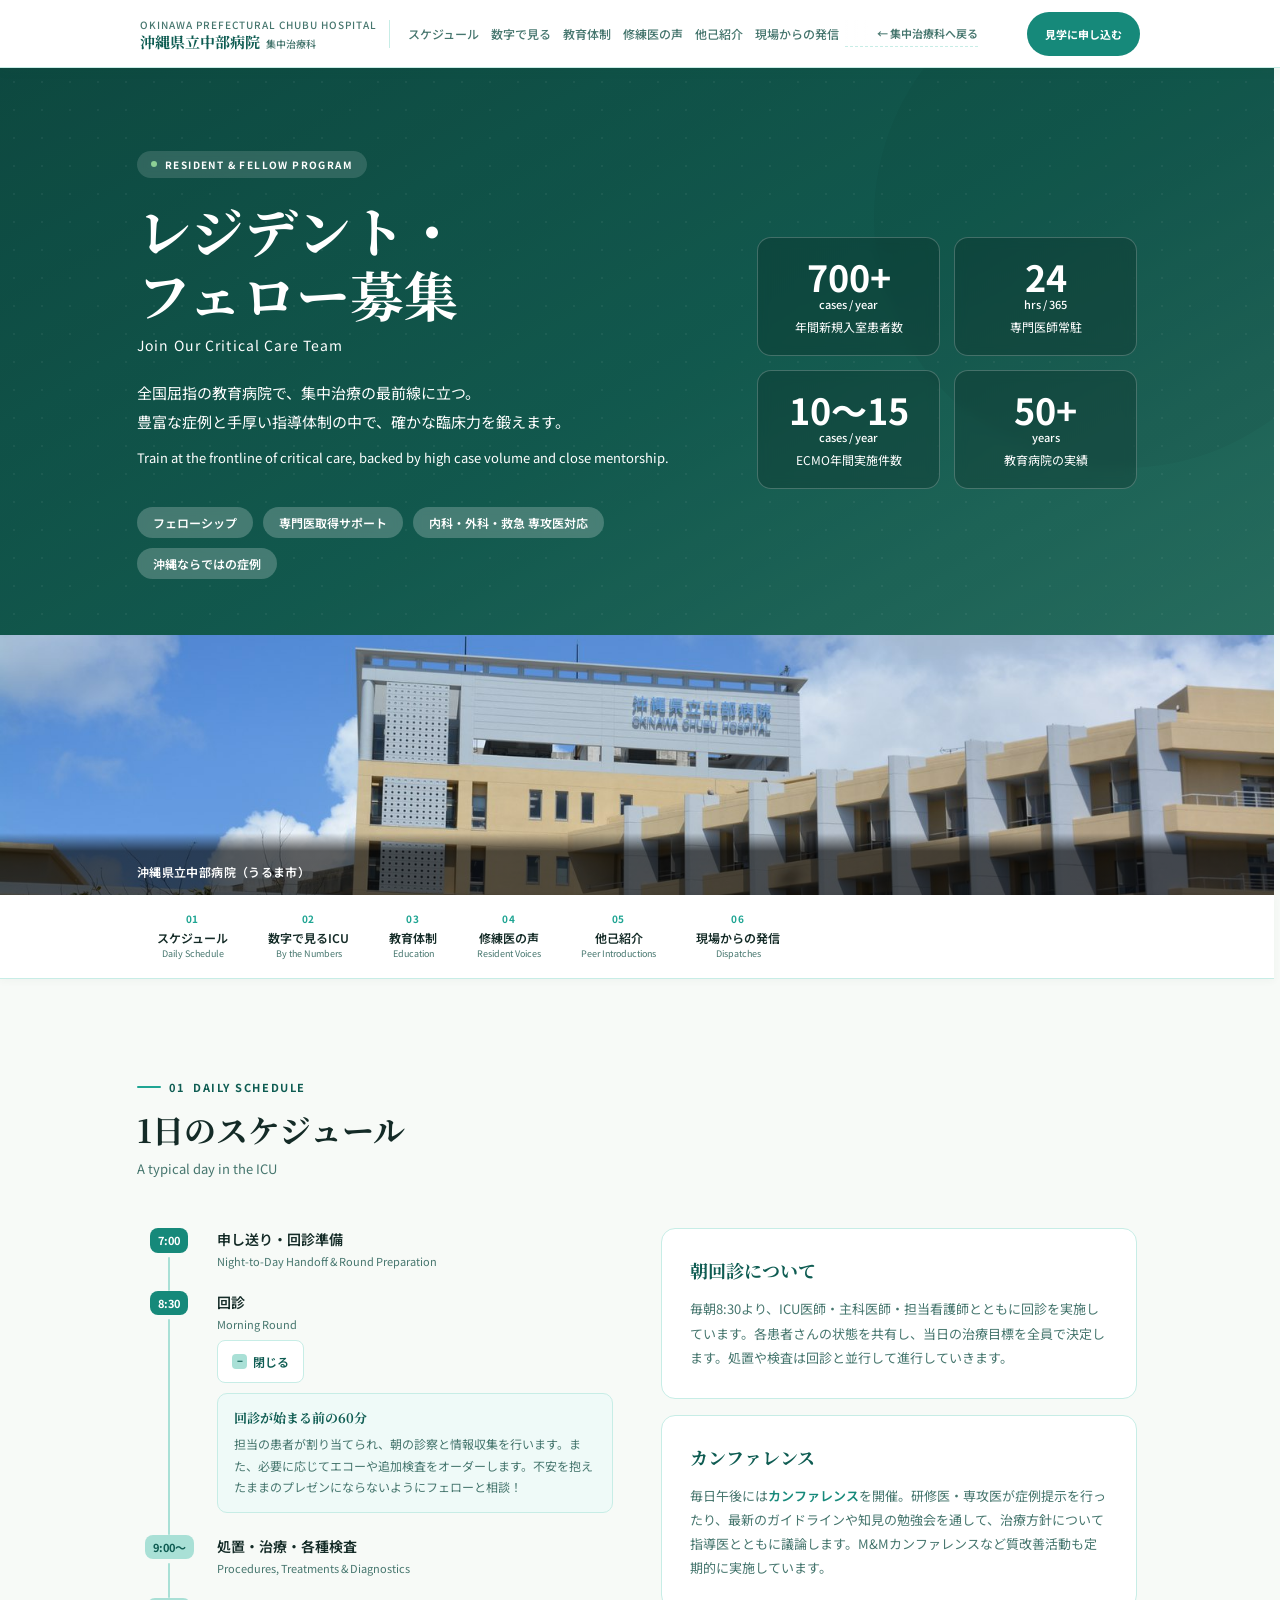
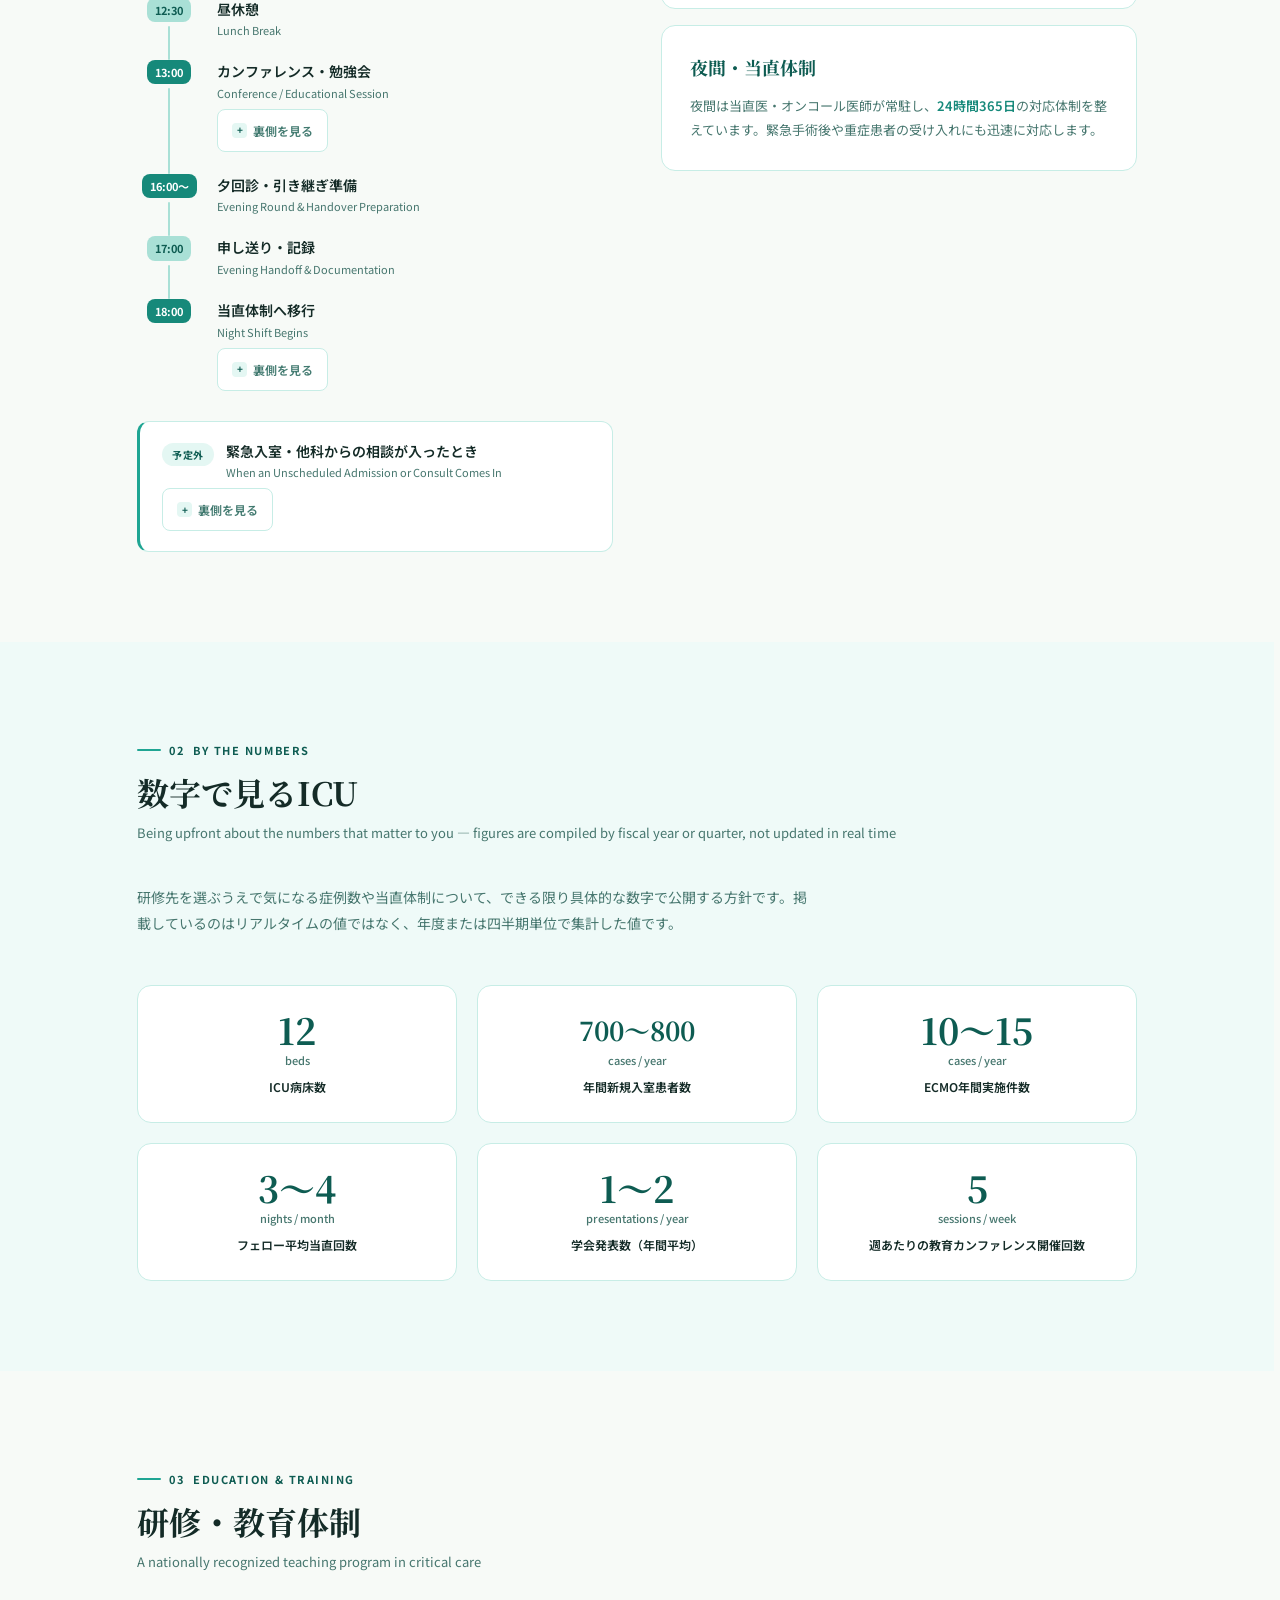
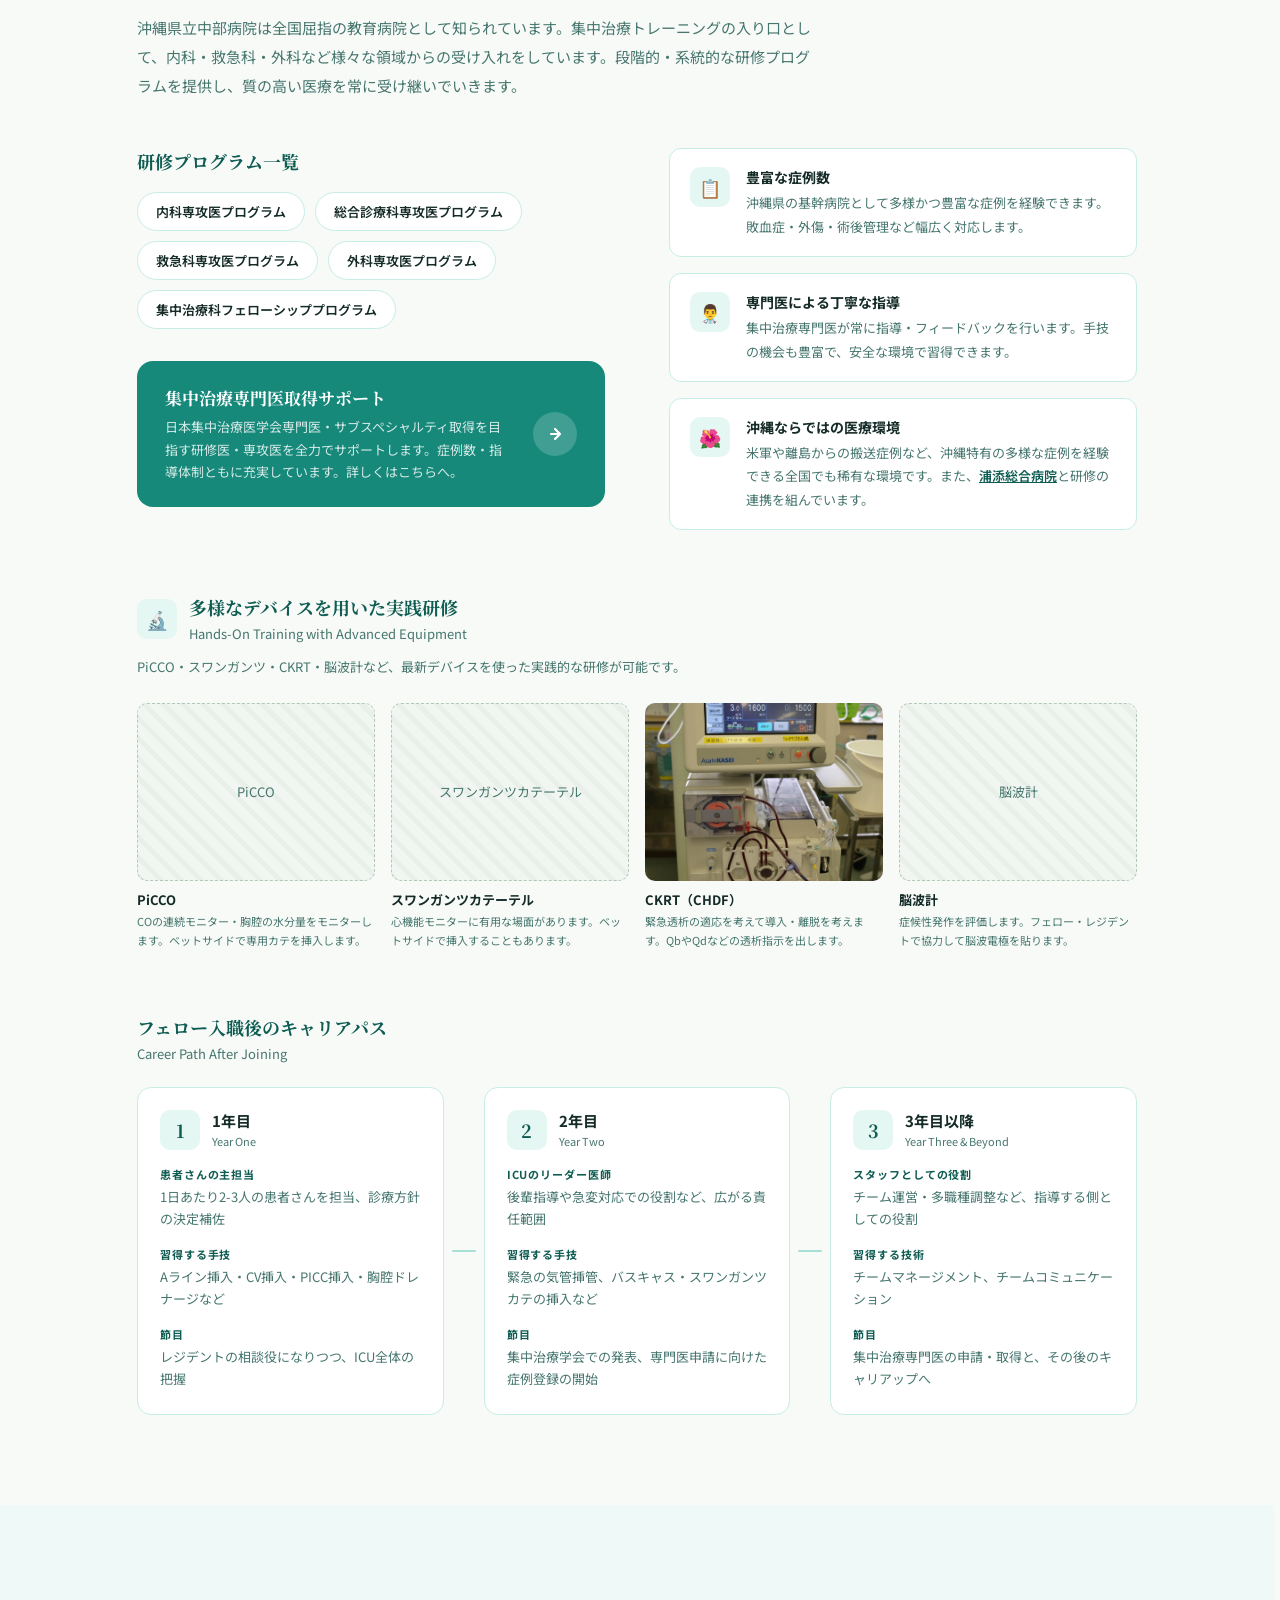
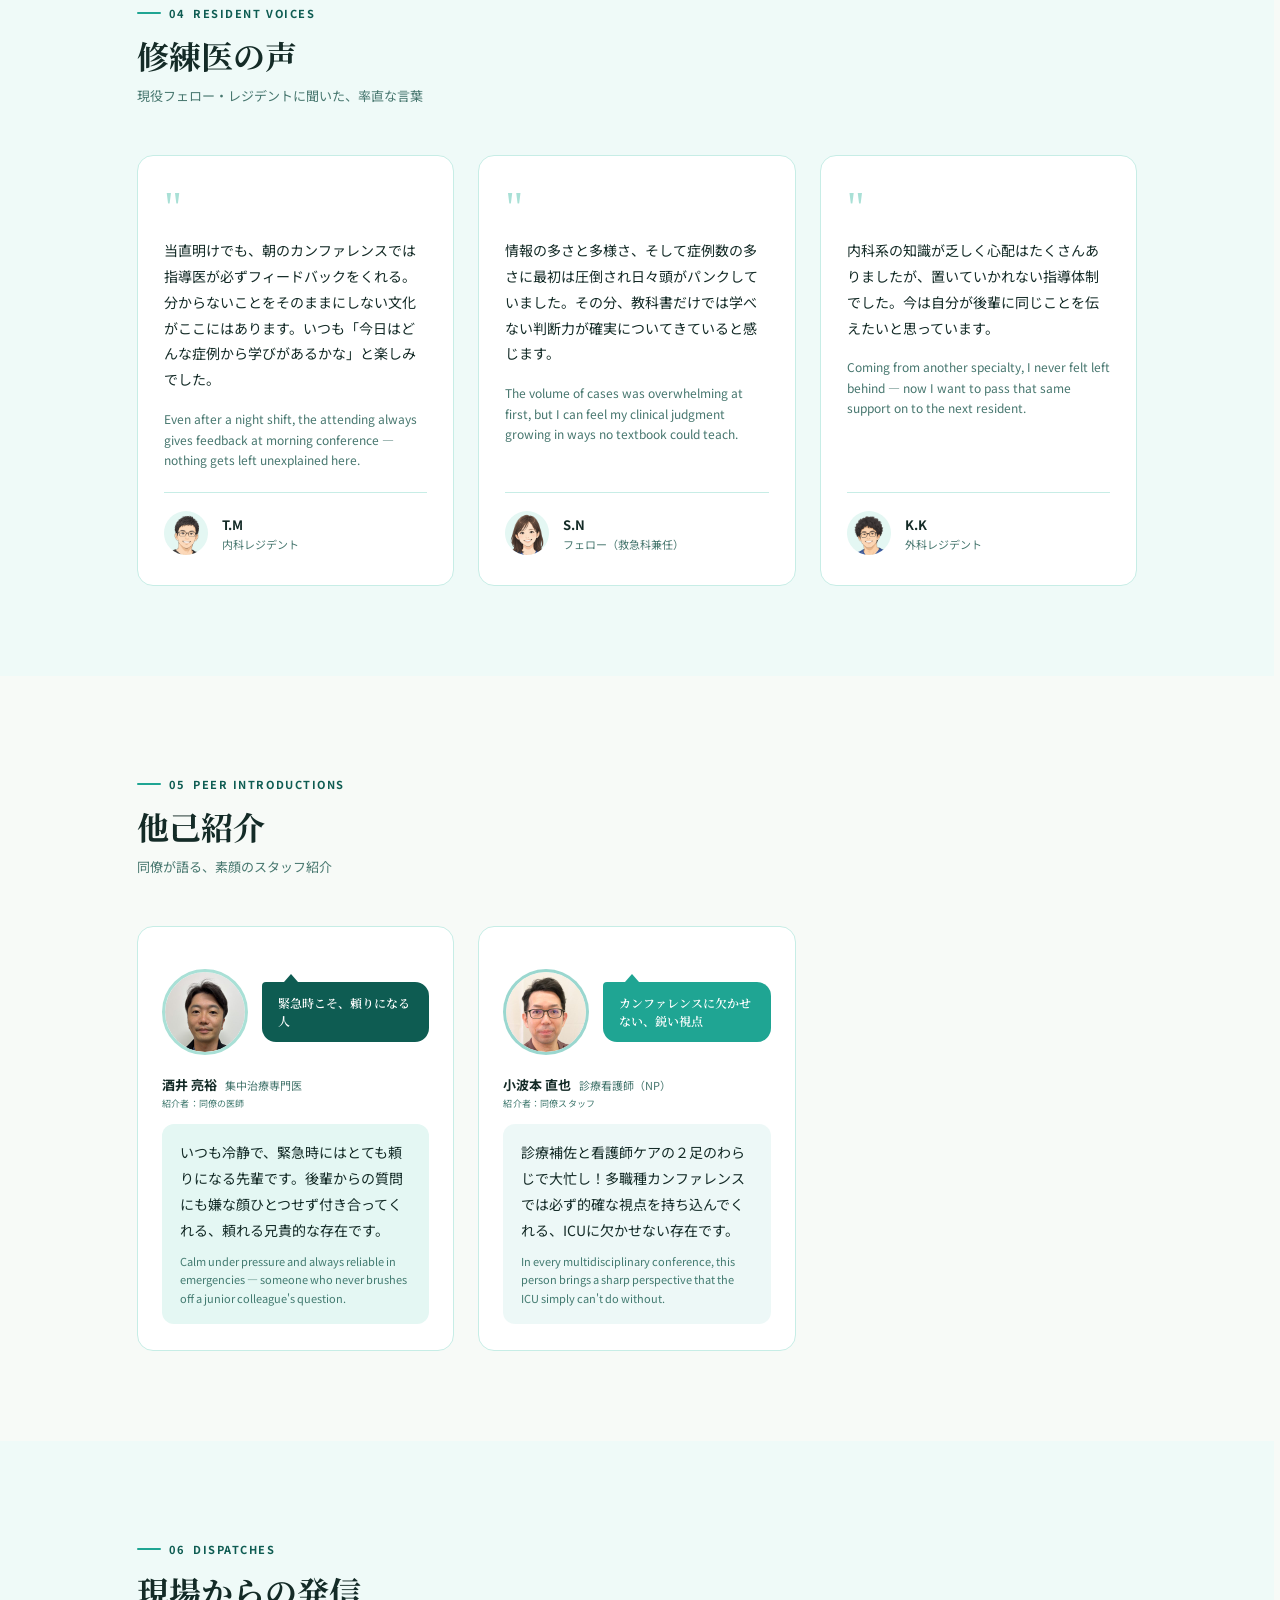
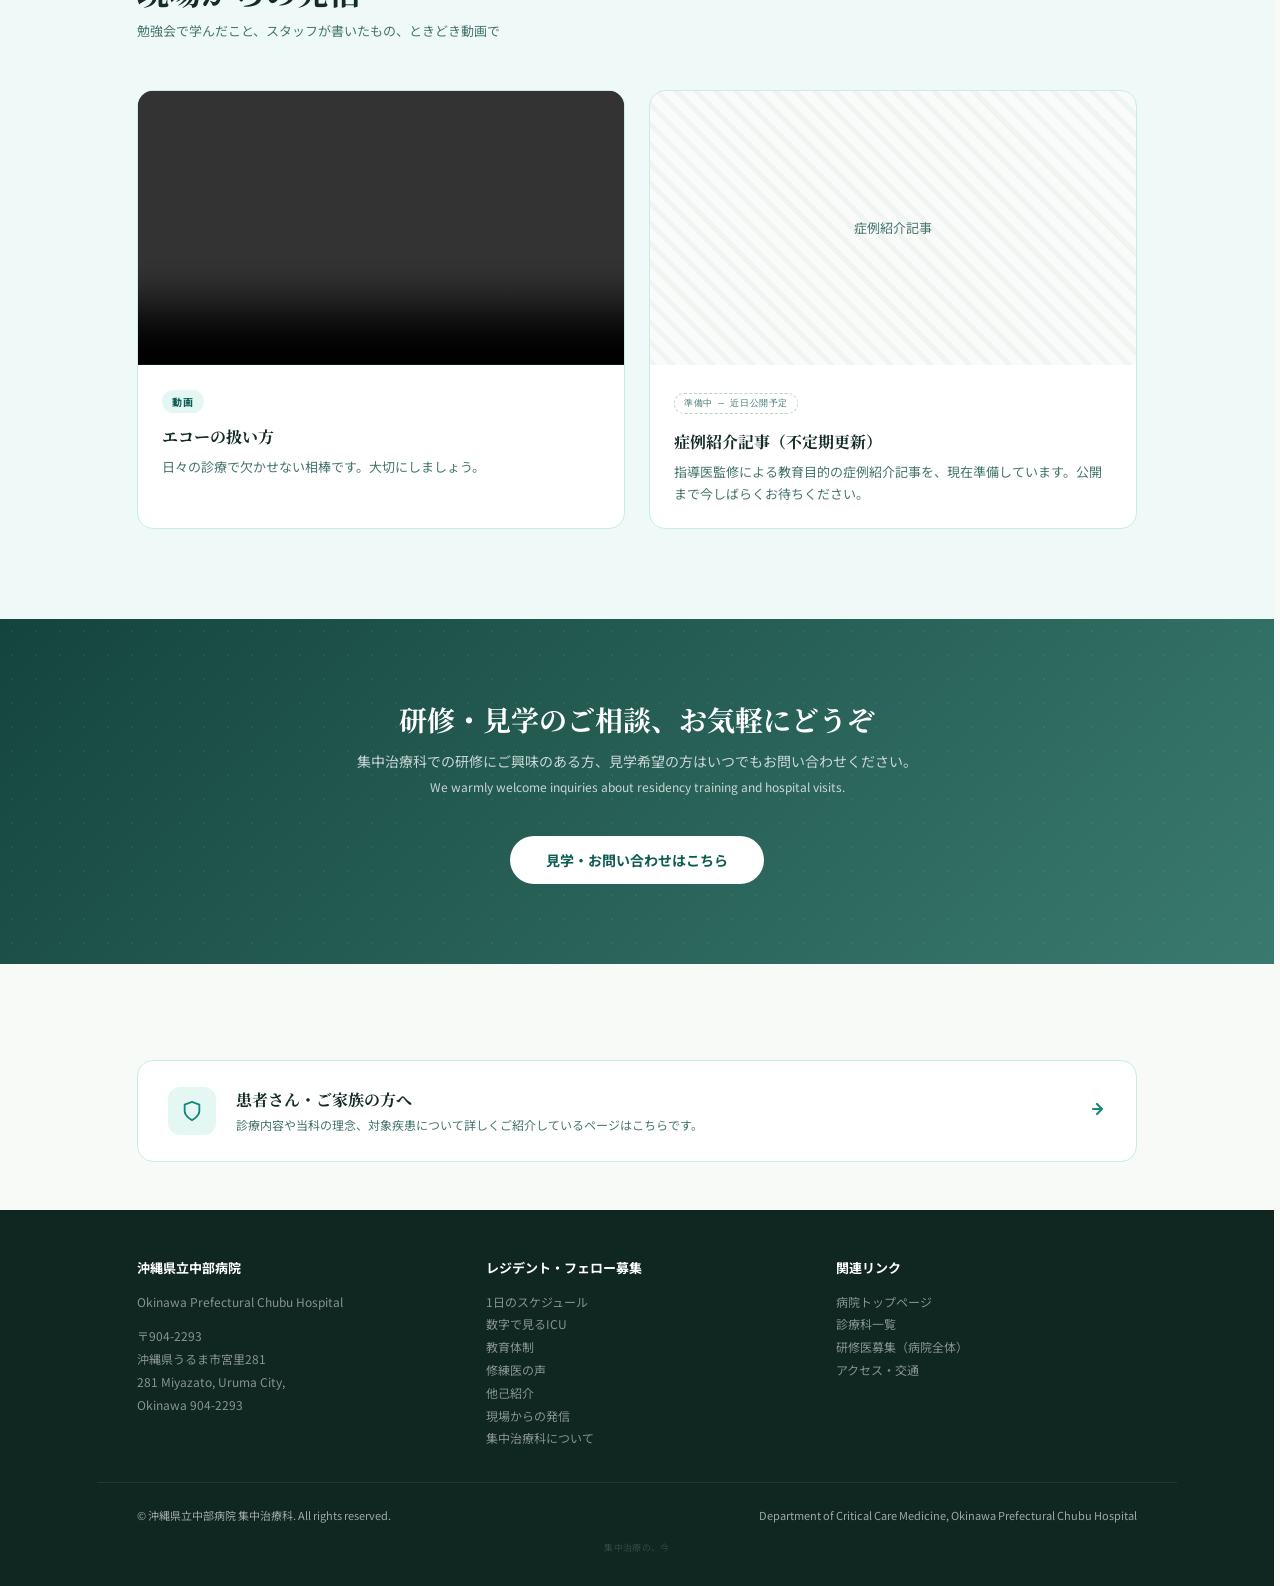
==== commit 8133f587: "Update recruit.html" ====
--- a/recruit.html
+++ b/recruit.html
@@ -638,7 +638,7 @@
         <div class="peer-profile"><span class="peer-name">酒井 亮裕</span><span class="peer-role">集中治療専門医</span></div>
         <div class="peer-by">紹介者：同僚の医師</div>
         <div class="peer-comment-box">
-          <p class="peer-comment">いつも冷静で、緊急時こそ頼りになる先輩です。後輩からの質問にも嫌な顔ひとつせず付き合ってくれる、頼れる存在です。</p>
+          <p class="peer-comment">いつも冷静で、緊急時にはとても頼りになる先輩です。後輩からの質問にも嫌な顔ひとつせず付き合ってくれる、頼れる兄貴的な存在です。</p>
           <p class="peer-comment-en">Calm under pressure and always reliable in emergencies — someone who never brushes off a junior colleague's question.</p>
         </div>
       </div>
@@ -671,7 +671,7 @@
         <div class="peer-profile"><span class="peer-name">小波本 直也</span><span class="peer-role">診療看護師（NP）</span></div>
         <div class="peer-by">紹介者：同僚スタッフ</div>
         <div class="peer-comment-box">
-          <p class="peer-comment">多職種カンファレンスでは必ず的確な視点を持ち込んでくれる、ICUに欠かせない存在です。</p>
+          <p class="peer-comment">診療補佐と看護師ケアの２足のわらじで大忙し！多職種カンファレンスでは必ず的確な視点を持ち込んでくれる、ICUに欠かせない存在です。</p>
           <p class="peer-comment-en">In every multidisciplinary conference, this person brings a sharp perspective that the ICU simply can't do without.</p>
         </div>
       </div>
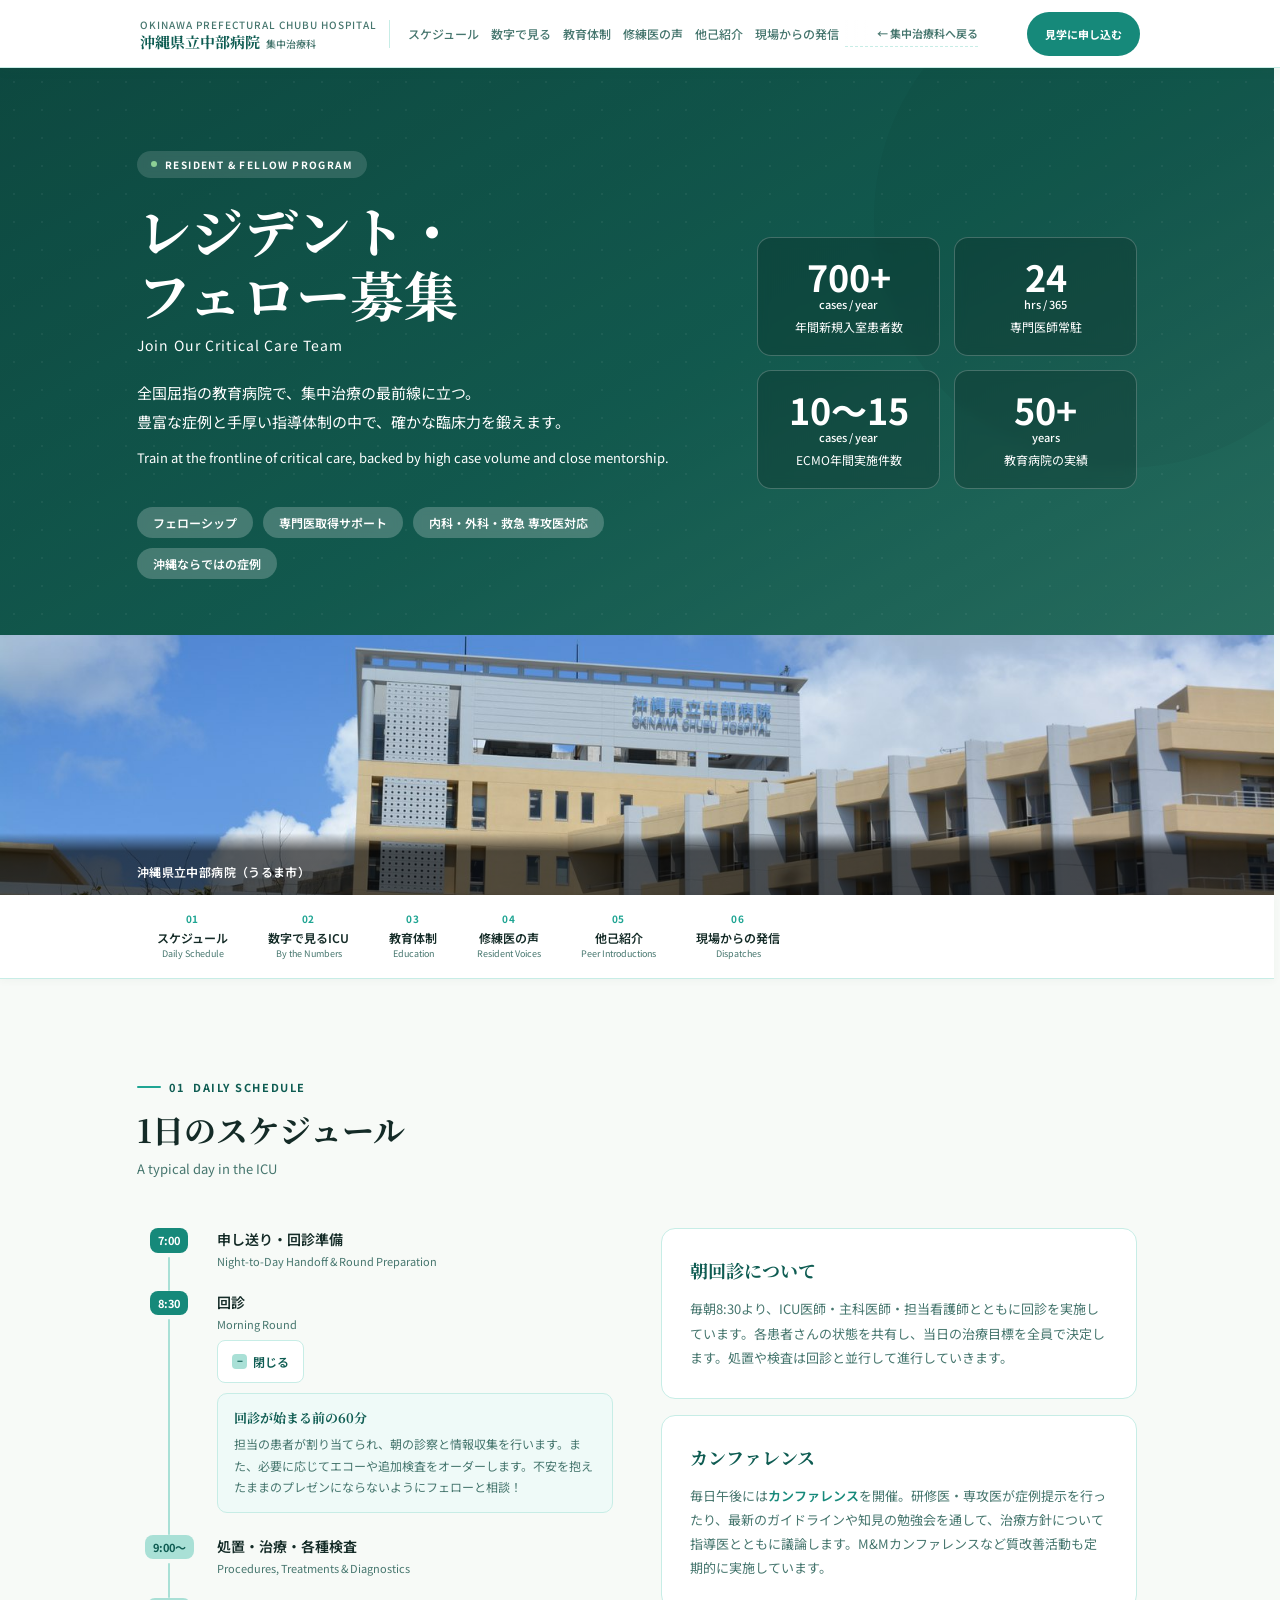
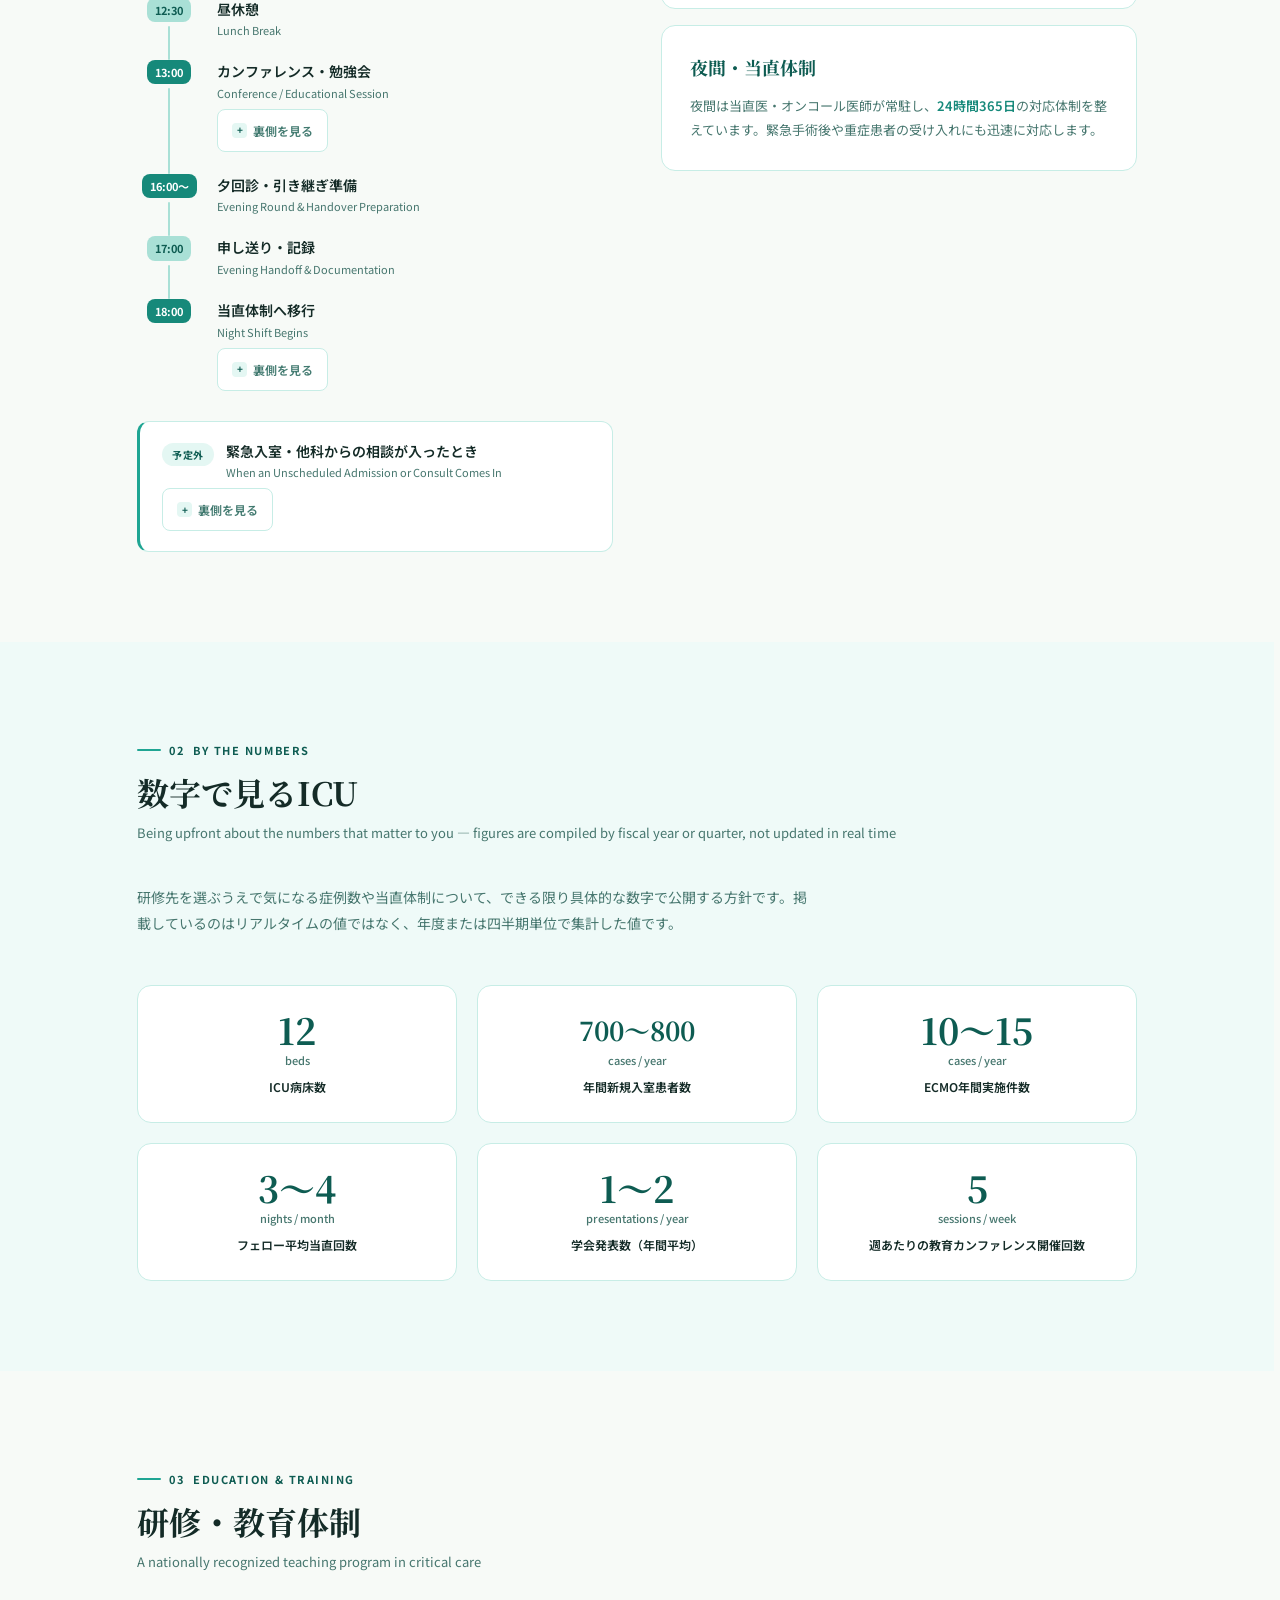
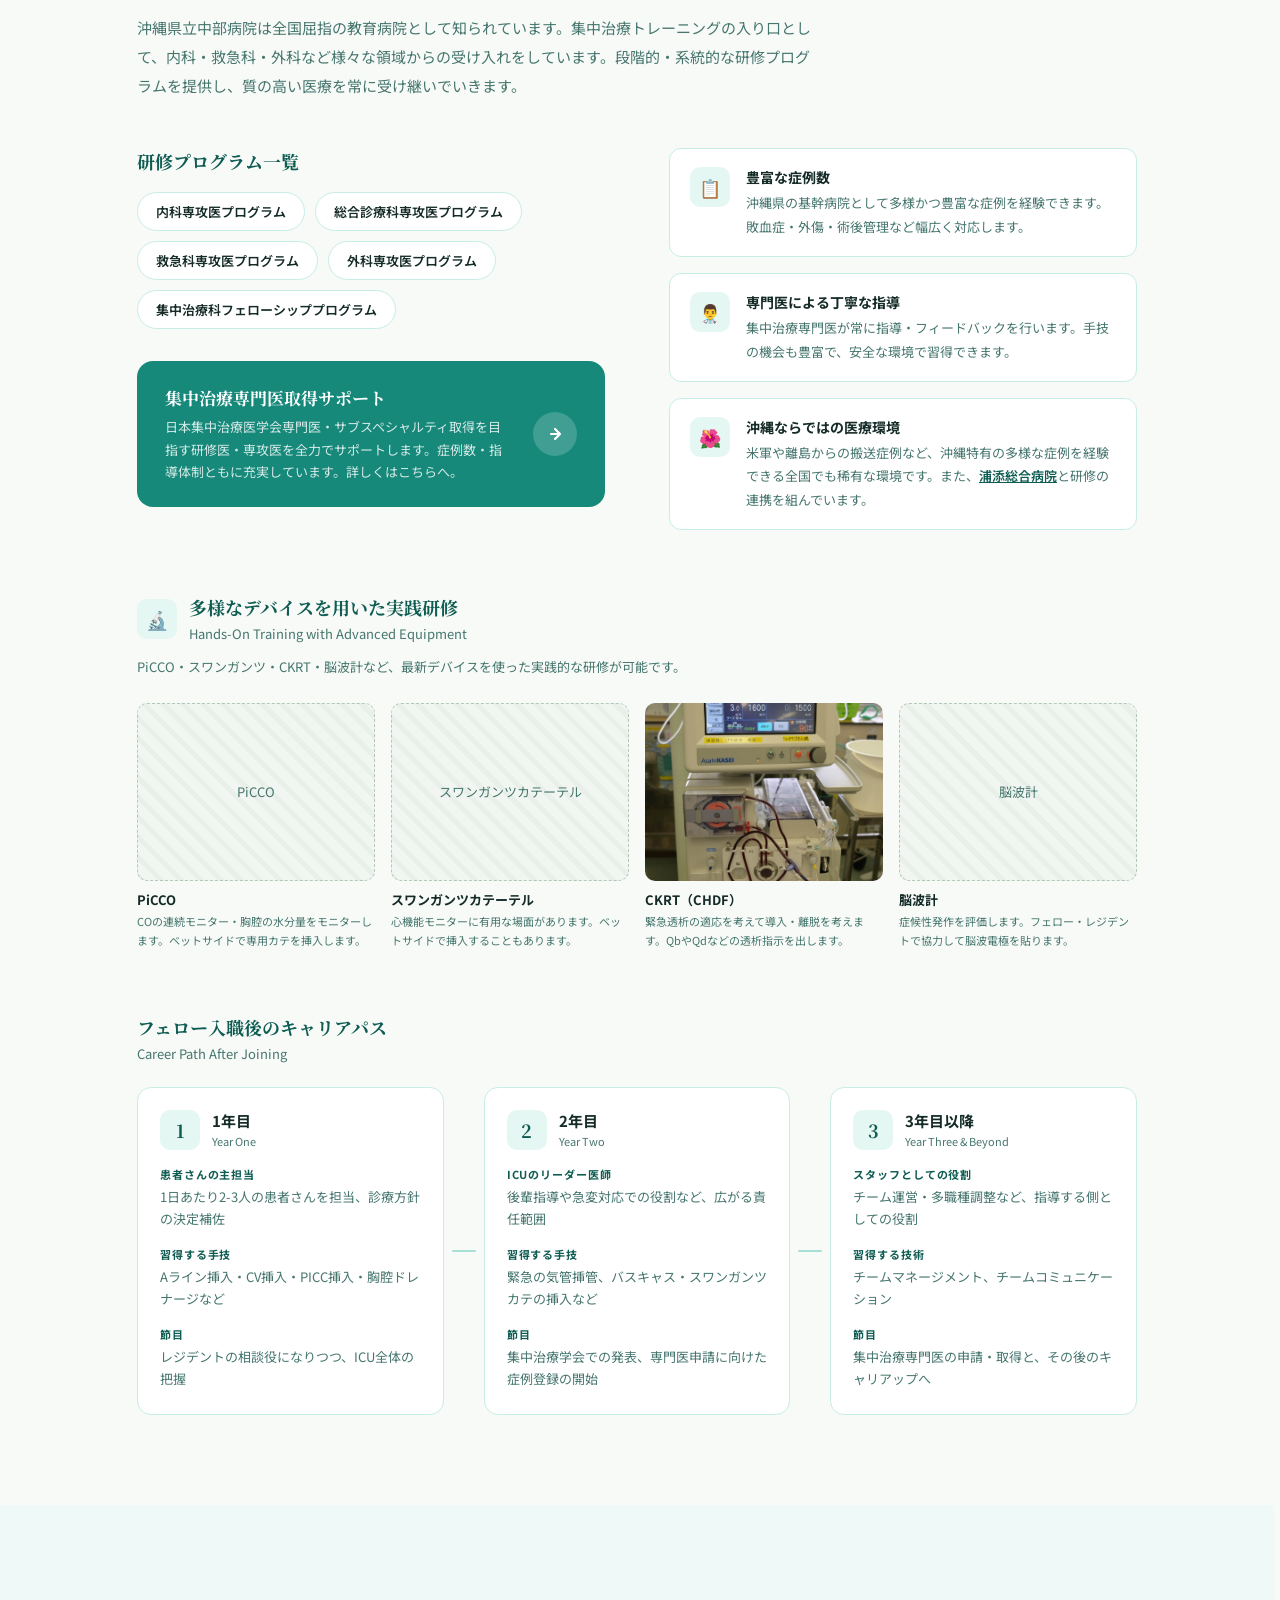
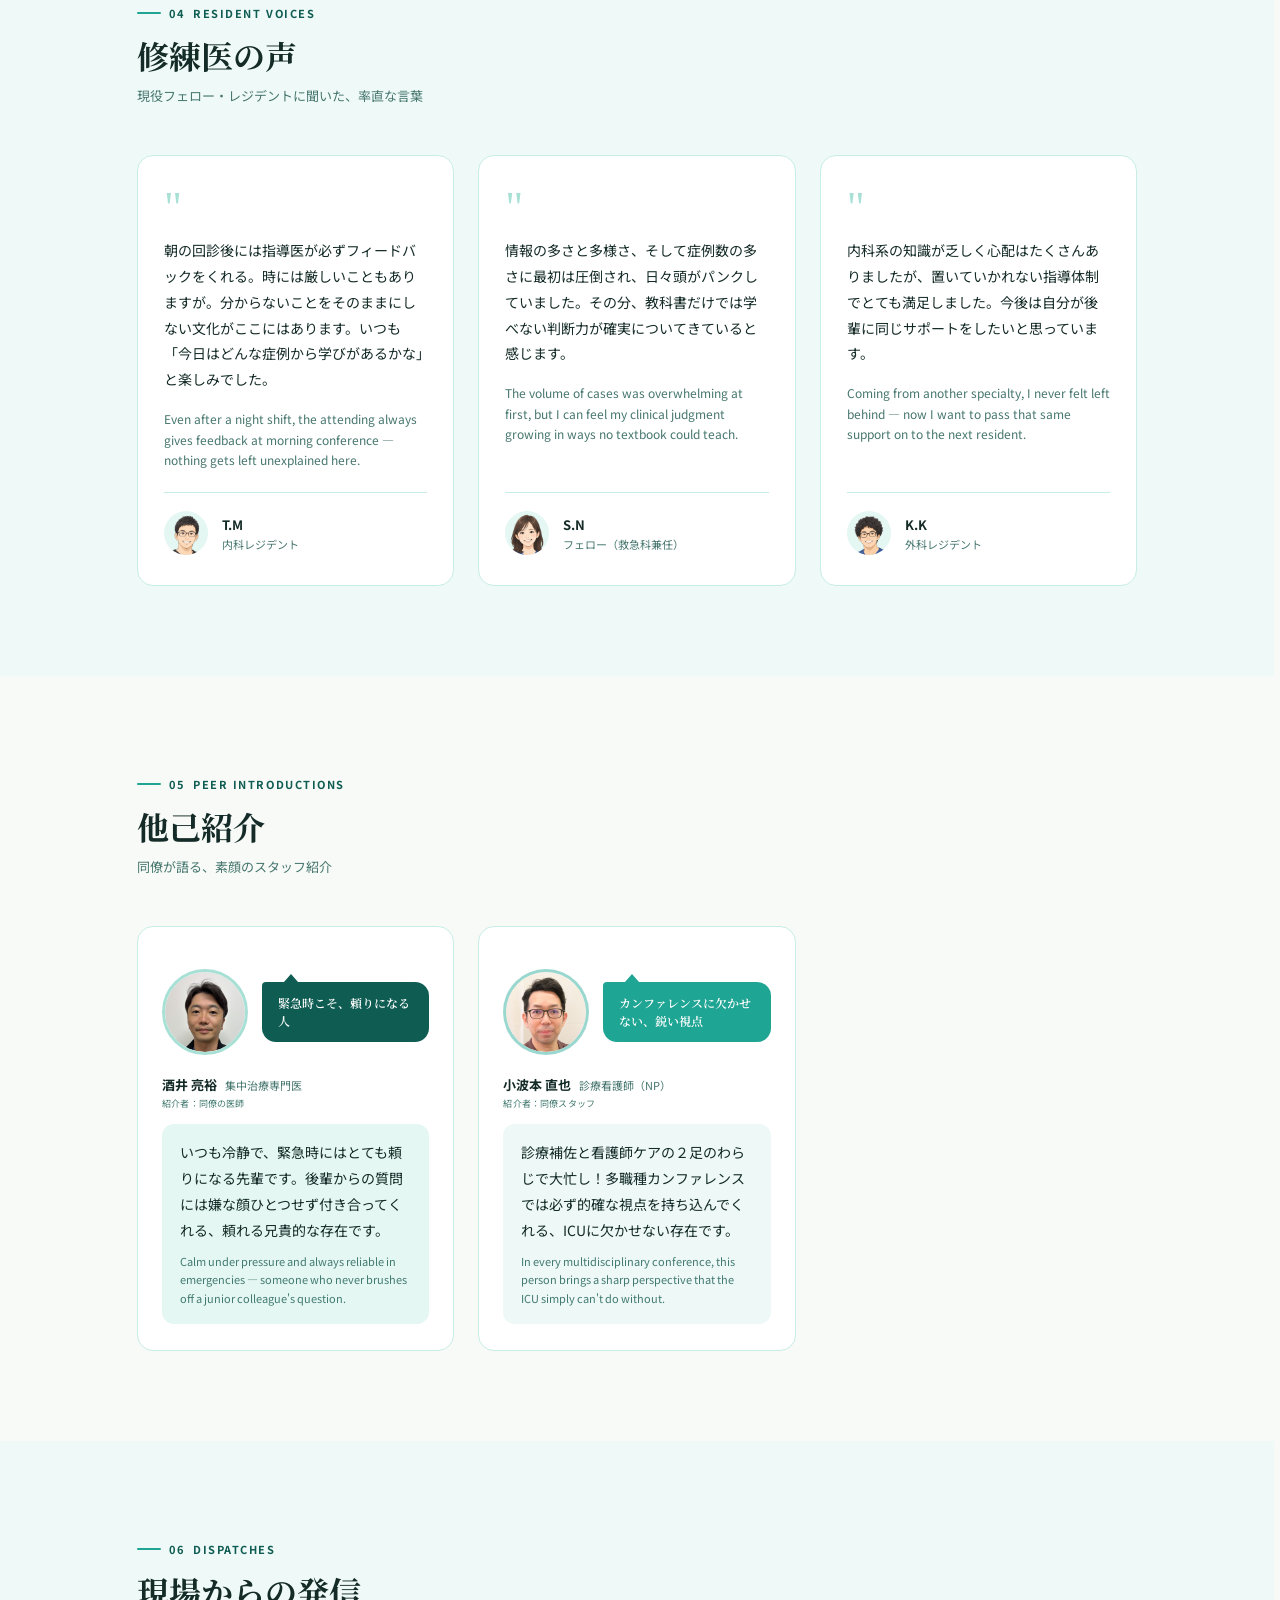
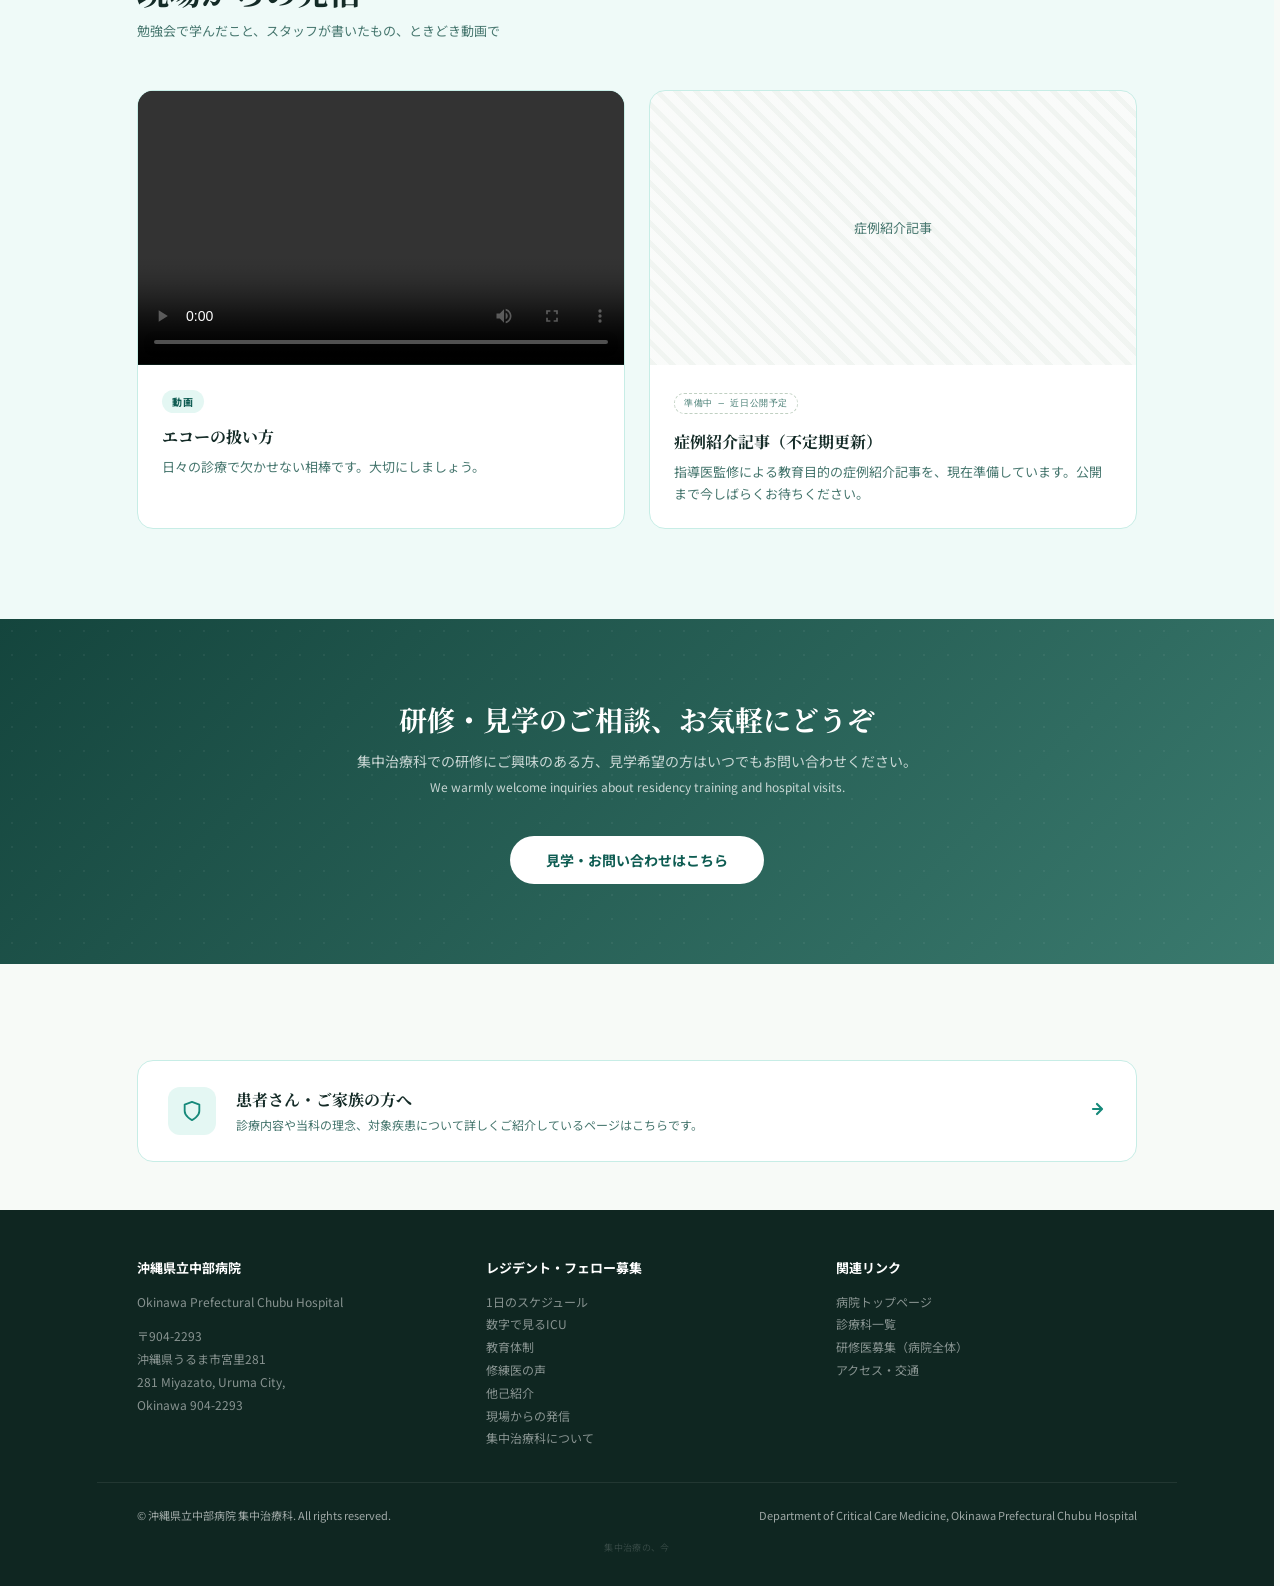
==== commit e0d71f3a: "Update recruit.html" ====
--- a/recruit.html
+++ b/recruit.html
@@ -573,7 +573,7 @@
       <div class="resident-card reveal">
         <!-- 差し替え予定: 下の .resident-comment を実際の修練医の言葉に差し替える。読者に見えていた PLACEHOLDER バッジは 2026-09-16 に撤去した。 -->
         <div class="resident-qmark">"</div>
-        <div class="resident-comment">当直明けでも、朝のカンファレンスでは指導医が必ずフィードバックをくれる。分からないことをそのままにしない文化がここにはあります。いつも「今日はどんな症例から学びがあるかな」と楽しみでした。</div>
+        <div class="resident-comment">朝の回診後には指導医が必ずフィードバックをくれる。時には厳しいこともありますが。分からないことをそのままにしない文化がここにはあります。いつも「今日はどんな症例から学びがあるかな」と楽しみでした。</div>
         <div class="resident-comment-en">Even after a night shift, the attending always gives feedback at morning conference — nothing gets left unexplained here.</div>
         <div class="resident-divider"></div>
         <div class="resident-profile">
@@ -587,7 +587,7 @@
       <div class="resident-card reveal">
         <!-- 差し替え予定: 下の .resident-comment を実際の修練医の言葉に差し替える。読者に見えていた PLACEHOLDER バッジは 2026-09-16 に撤去した。 -->
         <div class="resident-qmark">"</div>
-        <div class="resident-comment">情報の多さと多様さ、そして症例数の多さに最初は圧倒され日々頭がパンクしていました。その分、教科書だけでは学べない判断力が確実についてきていると感じます。</div>
+        <div class="resident-comment">情報の多さと多様さ、そして症例数の多さに最初は圧倒され、日々頭がパンクしていました。その分、教科書だけでは学べない判断力が確実についてきていると感じます。</div>
         <div class="resident-comment-en">The volume of cases was overwhelming at first, but I can feel my clinical judgment growing in ways no textbook could teach.</div>
         <div class="resident-divider"></div>
         <div class="resident-profile">
@@ -601,7 +601,7 @@
       <div class="resident-card reveal">
         <!-- 差し替え予定: 下の .resident-comment を実際の修練医の言葉に差し替える。読者に見えていた PLACEHOLDER バッジは 2026-09-16 に撤去した。 -->
         <div class="resident-qmark">"</div>
-        <div class="resident-comment">内科系の知識が乏しく心配はたくさんありましたが、置いていかれない指導体制でした。今は自分が後輩に同じことを伝えたいと思っています。</div>
+        <div class="resident-comment">内科系の知識が乏しく心配はたくさんありましたが、置いていかれない指導体制でとても満足しました。今後は自分が後輩に同じサポートをしたいと思っています。</div>
         <div class="resident-comment-en">Coming from another specialty, I never felt left behind — now I want to pass that same support on to the next resident.</div>
         <div class="resident-divider"></div>
         <div class="resident-profile">
@@ -638,7 +638,7 @@
         <div class="peer-profile"><span class="peer-name">酒井 亮裕</span><span class="peer-role">集中治療専門医</span></div>
         <div class="peer-by">紹介者：同僚の医師</div>
         <div class="peer-comment-box">
-          <p class="peer-comment">いつも冷静で、緊急時にはとても頼りになる先輩です。後輩からの質問にも嫌な顔ひとつせず付き合ってくれる、頼れる兄貴的な存在です。</p>
+          <p class="peer-comment">いつも冷静で、緊急時にはとても頼りになる先輩です。後輩からの質問には嫌な顔ひとつせず付き合ってくれる、頼れる兄貴的な存在です。</p>
           <p class="peer-comment-en">Calm under pressure and always reliable in emergencies — someone who never brushes off a junior colleague's question.</p>
         </div>
       </div>
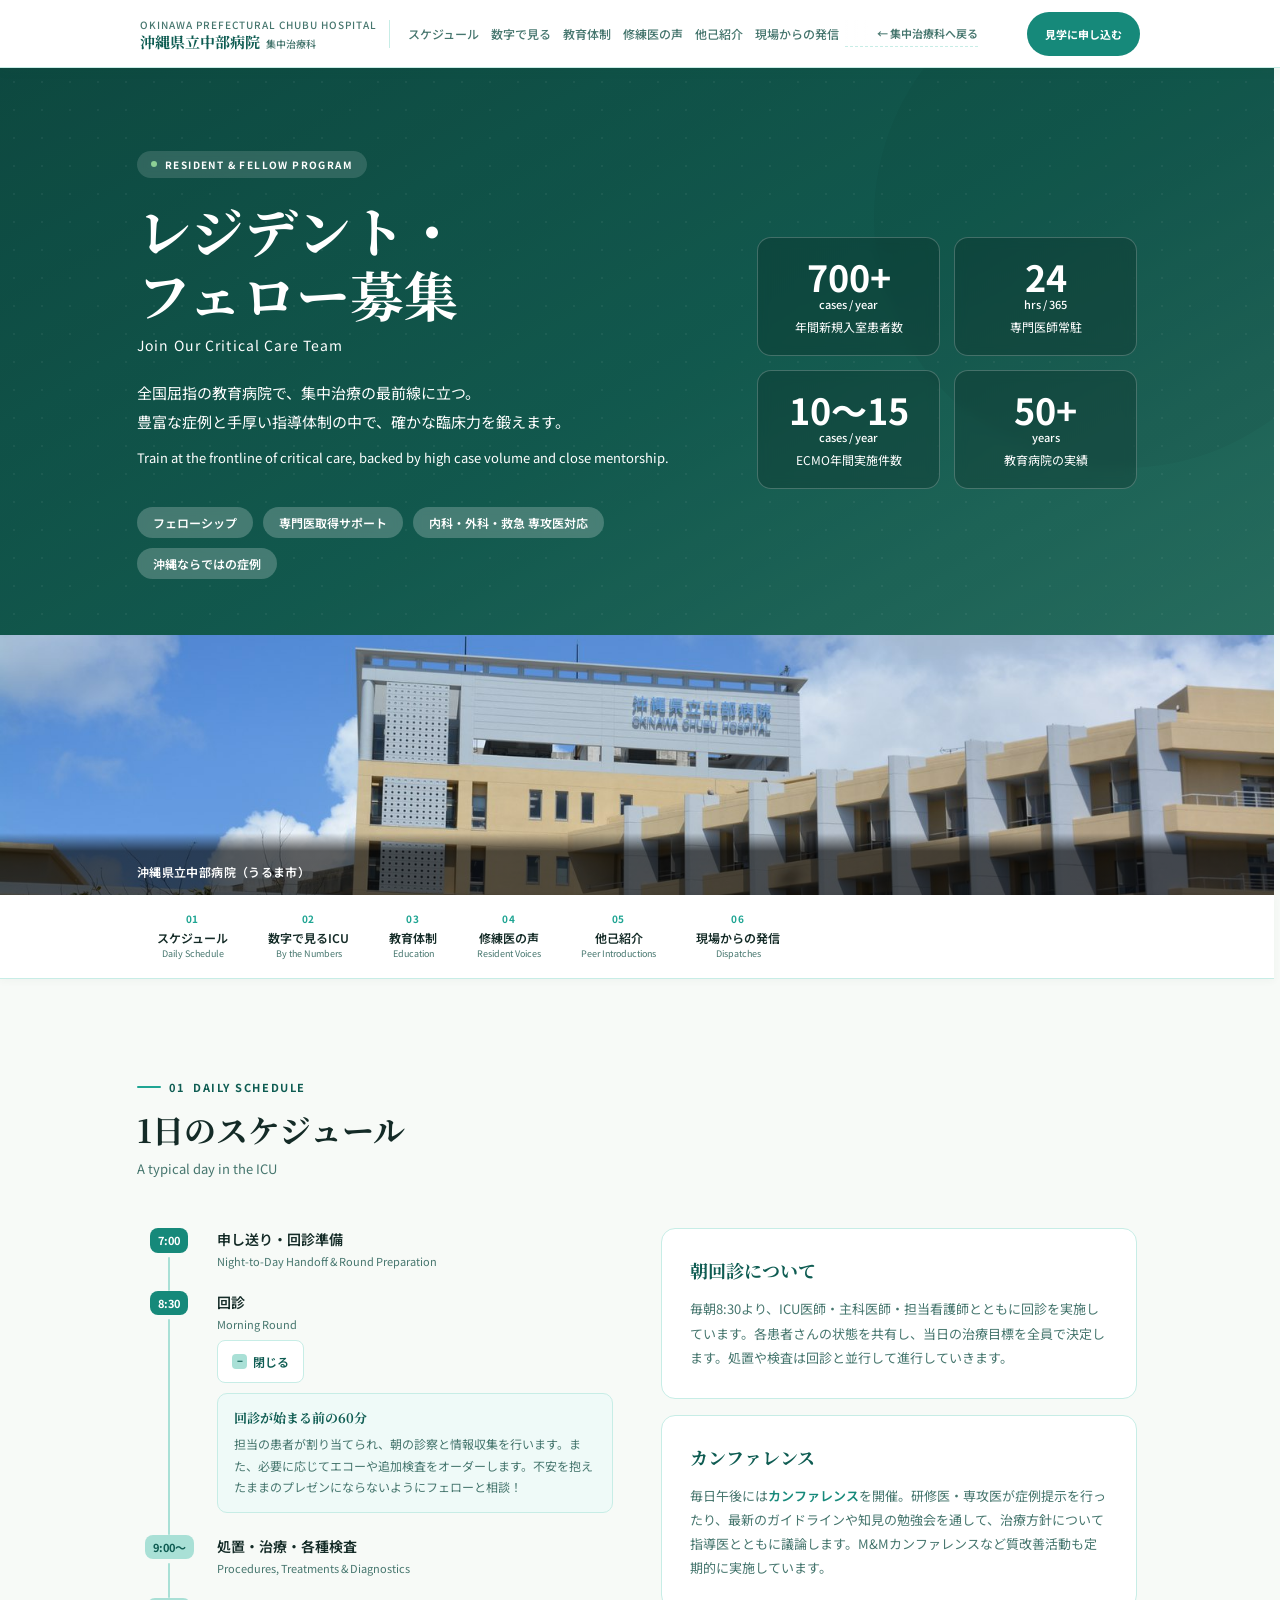
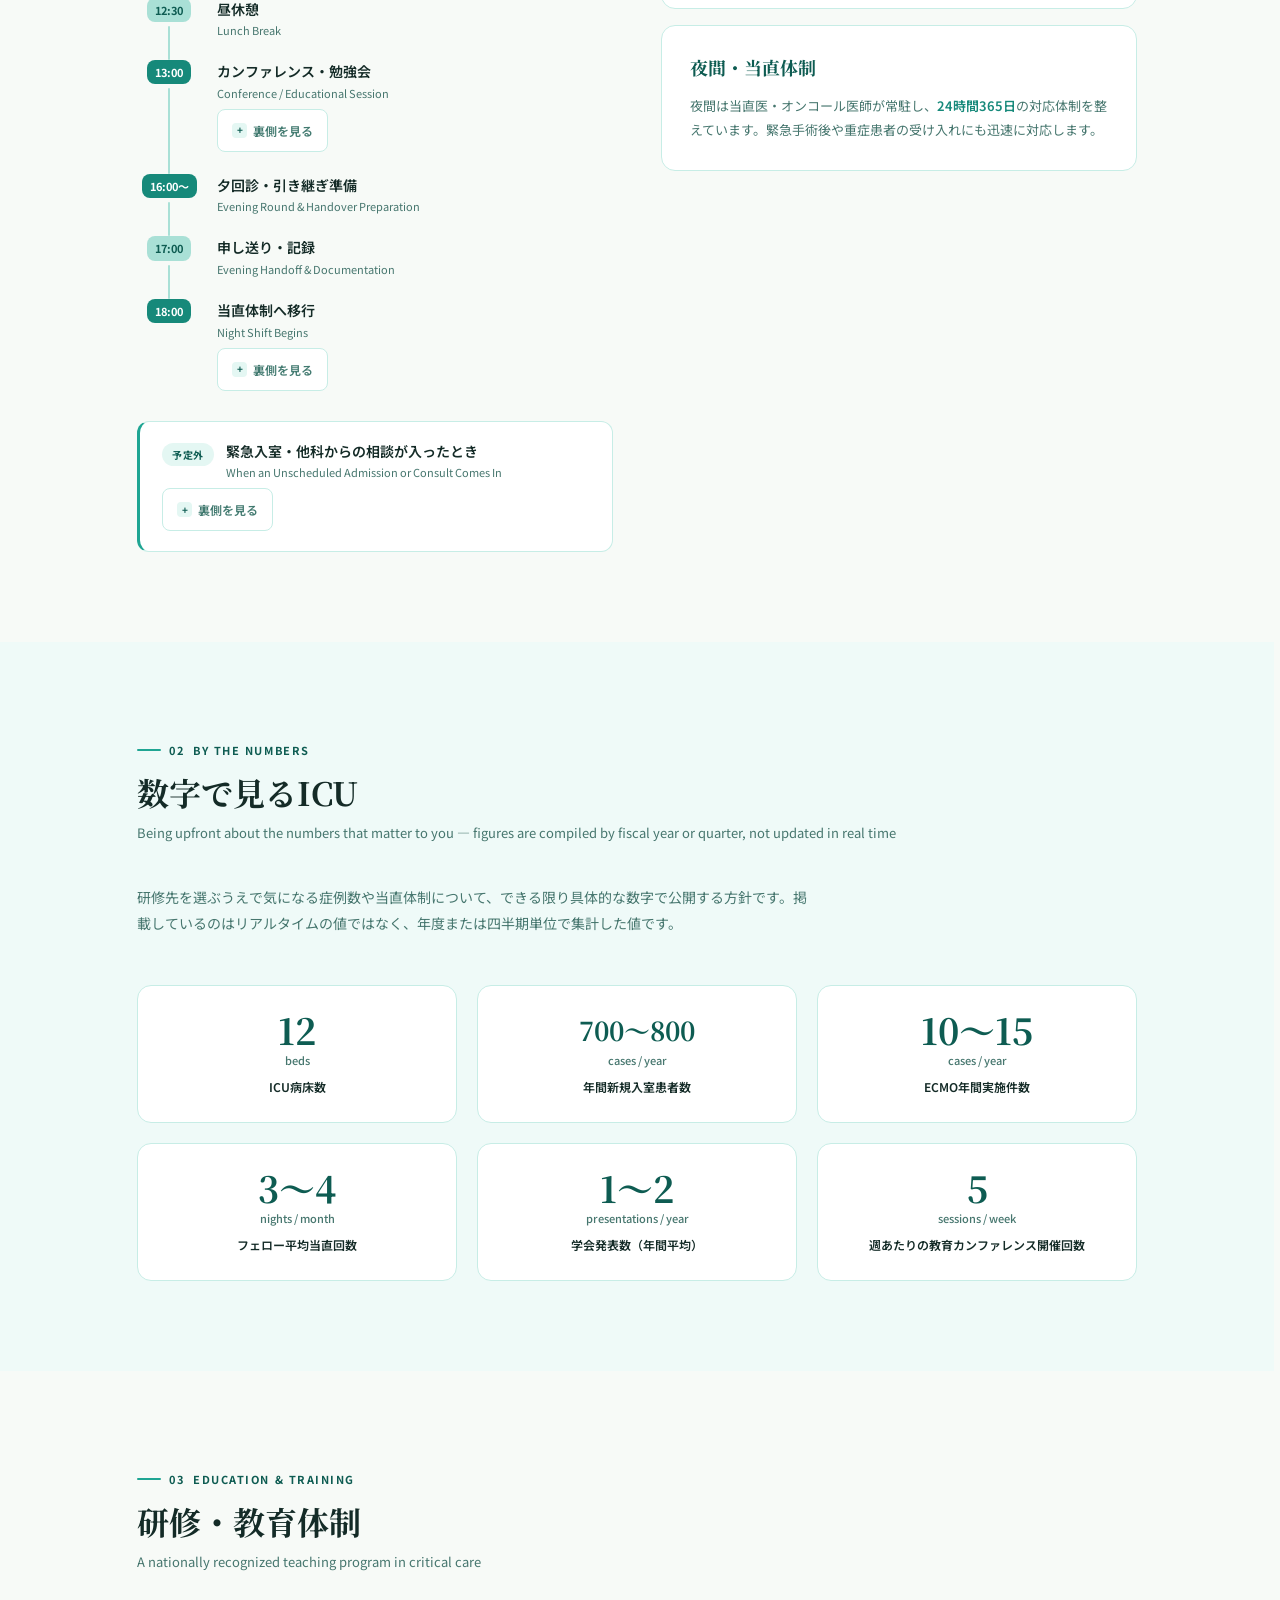
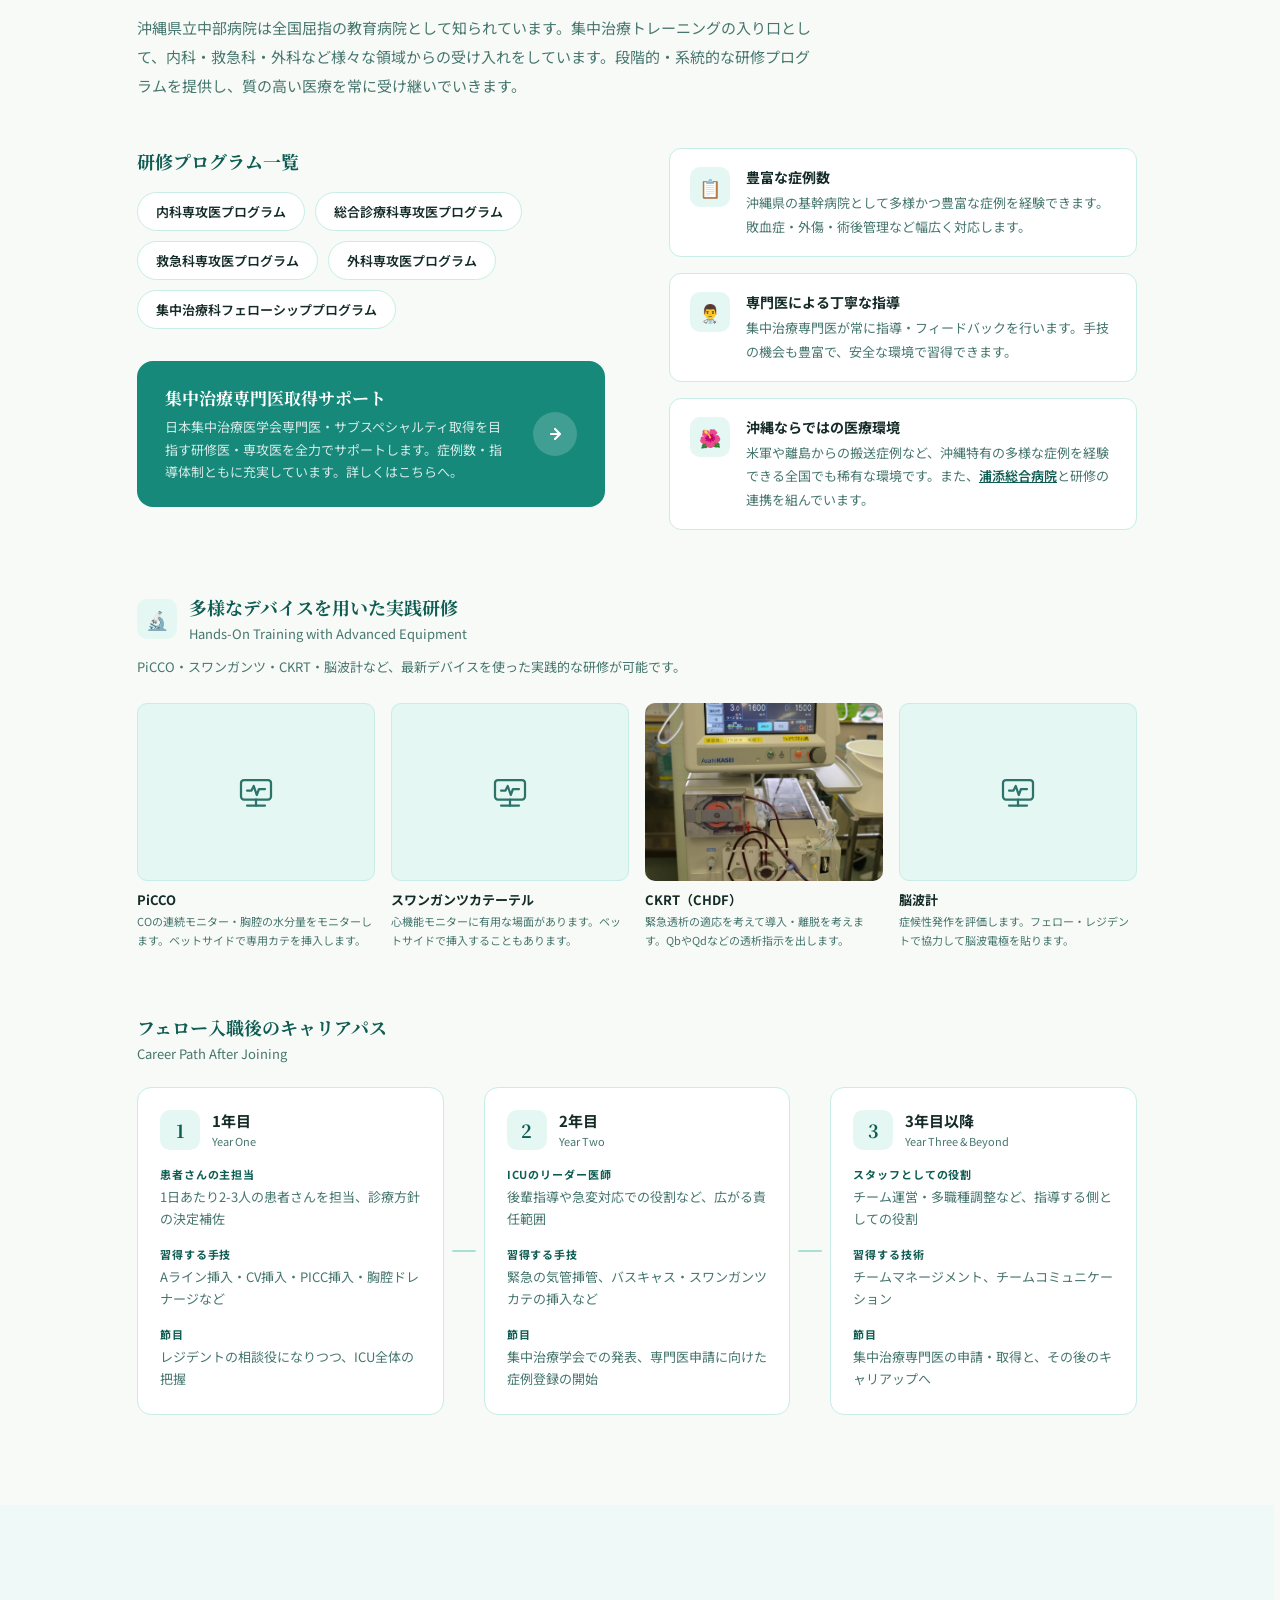
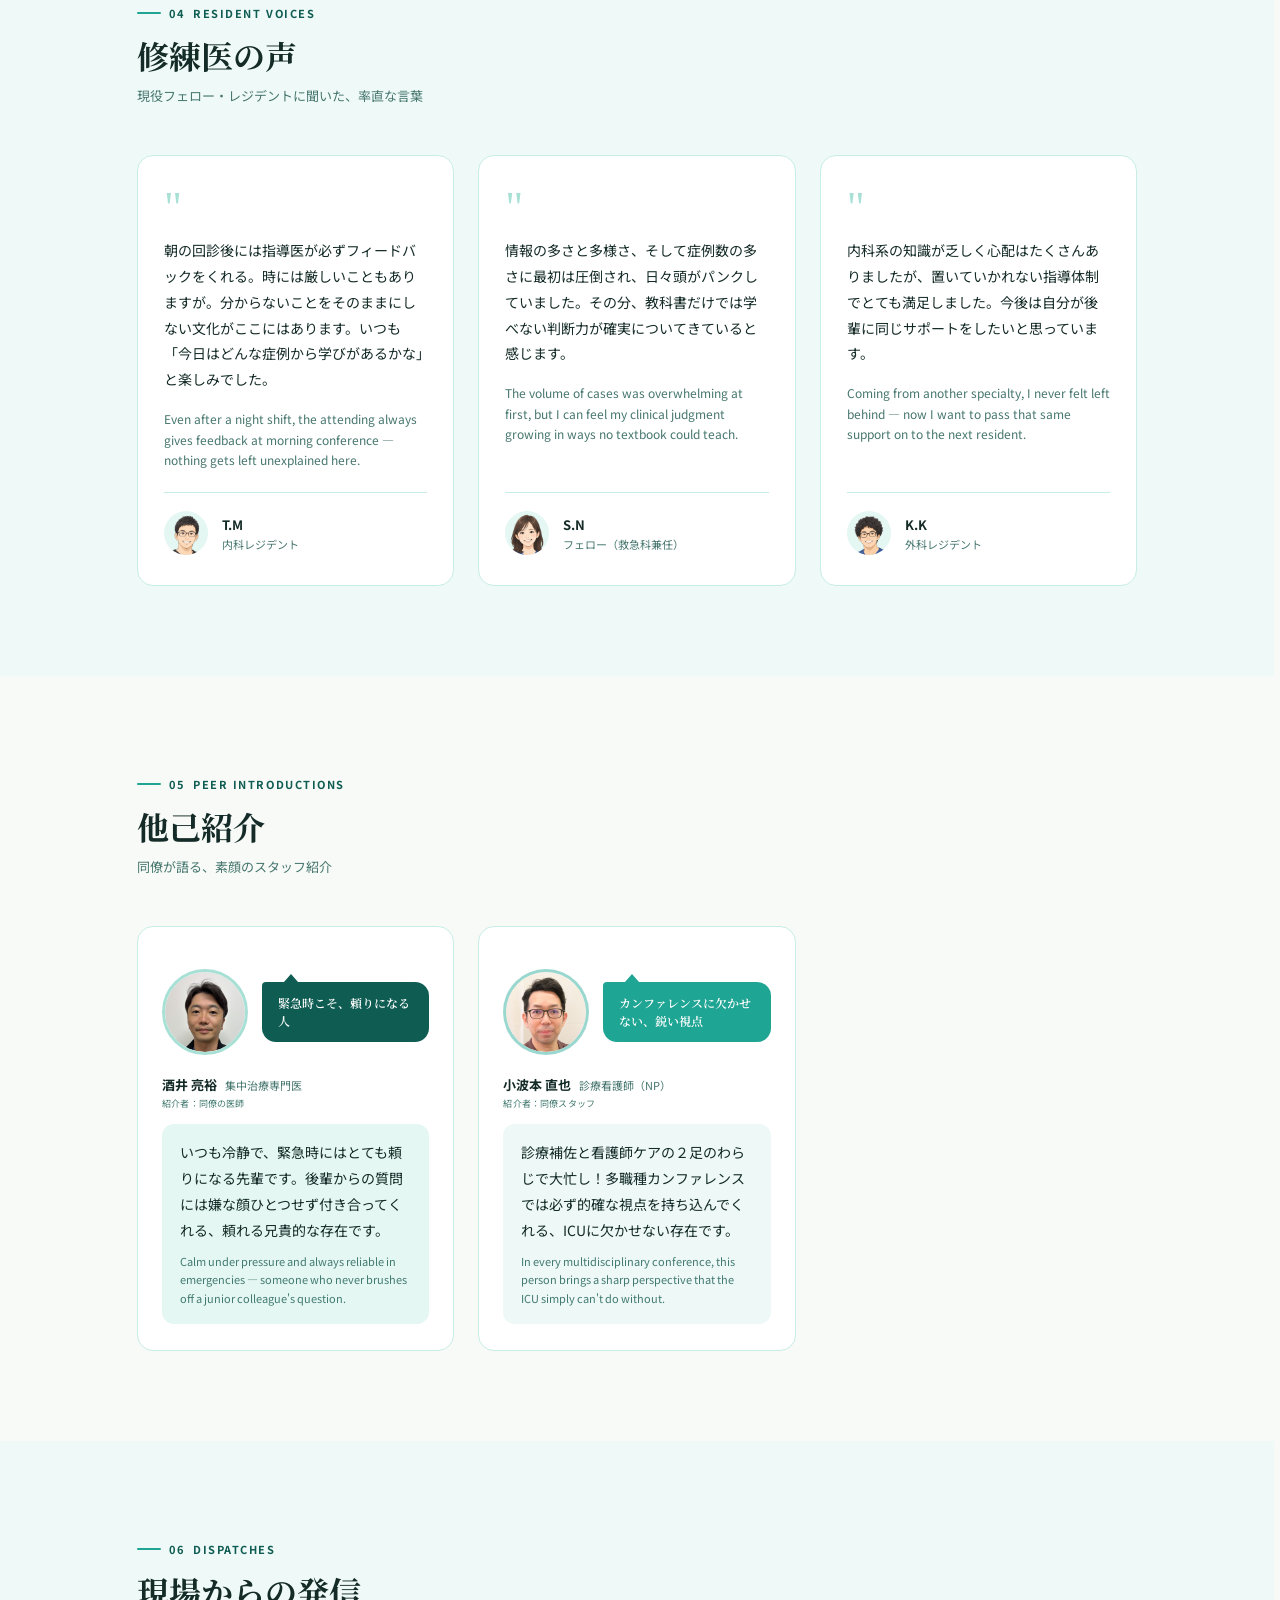
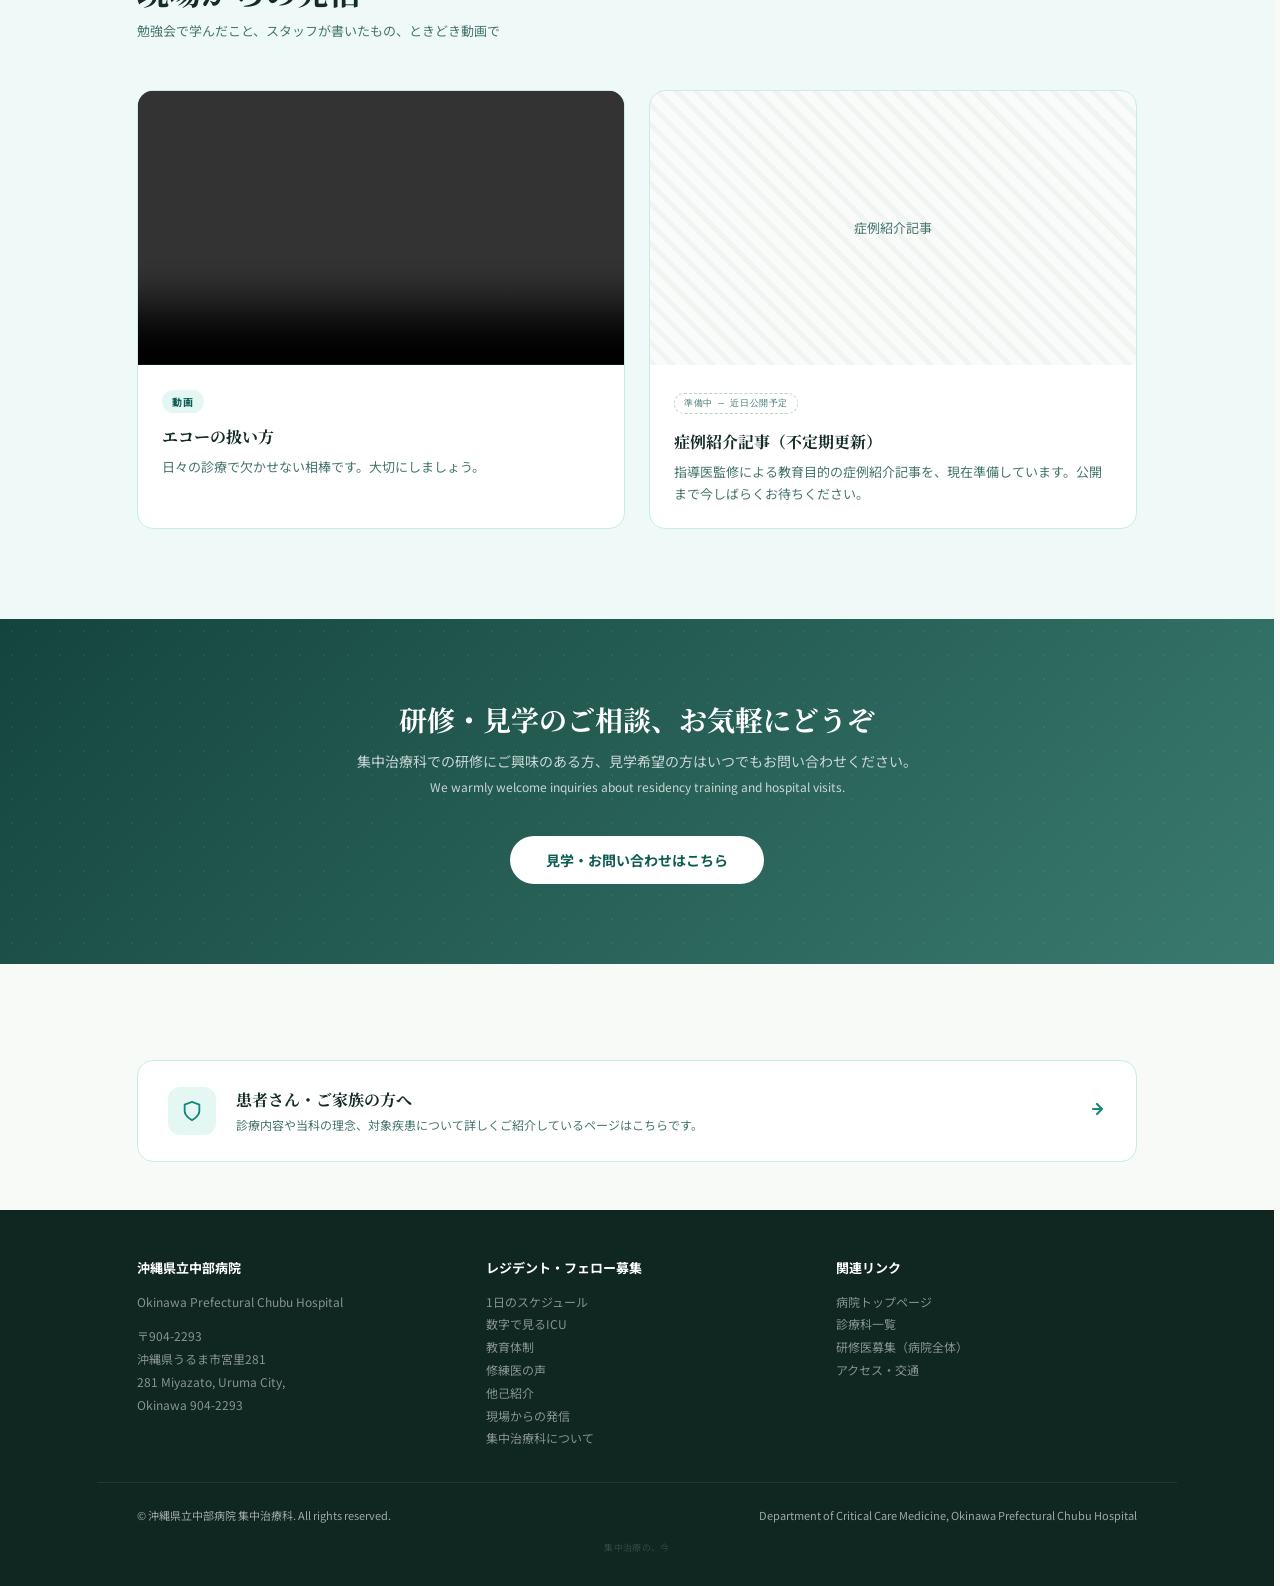
==== commit 044b66b9: "写真がまだない箇所の見せ方を変える（案A / 案B） 点線の空箱は「画像の読み込みに失敗した」ように見えていた。「準備中」と 書き添える案は採らなかった。読者はその写真を待っていないので、書くと 待っ" ====
--- a/recruit.html
+++ b/recruit.html
@@ -9,7 +9,7 @@
   <!-- フォント本体は fonts.gstatic.com から来るので、そちらにも先に接続しておく -->
   <link rel="preconnect" href="https://fonts.gstatic.com" crossorigin>
   <link href="https://fonts.googleapis.com/css2?family=Noto+Sans+JP:wght@300;400;500;600;700&family=Noto+Serif+JP:wght@400;500;600;700&display=swap" rel="stylesheet">
-  <link rel="stylesheet" href="style.css?v=20260916f">
+  <link rel="stylesheet" href="style.css?v=20260916g">
   <link rel="icon" type="image/svg+xml" href="[data-uri]">
 </head>
 <body>
--- a/style.css
+++ b/style.css
@@ -563,8 +563,33 @@
 }
 .equipment-item.left  { grid-template-columns: 460px 1fr; }
 .equipment-item.right { grid-template-columns: 1fr 460px; }
+/* ⚠️ left / right の両方に order を書くこと。片方だけだと、もう片方は
+   HTMLの並び順に依存してしまう。実際に 2026-09-16 に FACILITY 07 を
+   right → left に変えたとき、この項目のHTMLは本文が先に書かれているため
+   本文が狭い列（360px）に入り、写真が広い列に入るという崩れが出た。 */
+.equipment-item.left .equip-img { order: 1; }
+.equipment-item.left .equip-body { order: 2; }
 .equipment-item.right .equip-img { order: 2; }
 .equipment-item.right .equip-body { order: 1; }
+
+/* 写真がまだない設備は、画像の枠自体を出さない（2026-09-16）。
+   360×300 の点線の空箱が7項目中4回出てきて、読者の視線が何もない場所へ
+   向いていた。「準備中」と書き添える案は採らなかった。読者はその写真を
+   待っていないので、書くと待っていない人にまで未完成だと伝わってしまう。
+   ⚠️ 項目そのものは消えない（見出し・説明文・タグはそのまま残る）。
+
+   写真を入れるときの作業は「写真を入れる」だけでよい。.equip-img の中の
+   <div class="img-placeholder">…</div> を
+   <img class="equip-photo contain" src="media/photos/○○.jpg" …> に
+   差し替えれば、:has() の条件から外れて自動的に元の2カラムに戻る。
+
+   左右の交互（left / right）は7項目すべてに振ったまま残してある。
+   写真が全部揃えば左右交互に並ぶ。写真3枚の現在は、その3枚（人工呼吸器・
+   CKRT・カンファレンスルーム）がたまたま全部 left 側になる。 */
+.equipment-item:has(.equip-img .img-placeholder) { grid-template-columns: 1fr; }
+.equipment-item:has(.equip-img .img-placeholder) .equip-img { display: none; }
+/* 1カラムになると1行が長くなりすぎるので、読みやすい幅で止める */
+.equipment-item:has(.equip-img .img-placeholder) .equip-body { max-width: 760px; }
 .equip-img {
   border-radius: 16px; overflow: hidden;
   box-shadow: 0 4px 24px rgba(46,153,68,0.10);
@@ -719,6 +744,30 @@
 .equip-block-head .equip-block-en { margin-bottom: 0; }
 .equip-block-lead { font-size: var(--text-sm-plus); color: var(--text-muted); line-height: 1.8; max-width: 680px; margin-bottom: var(--space-6); }
 .equip-gallery { display: grid; grid-template-columns: repeat(4, 1fr); gap: var(--space-4); }
+
+/* 機材ギャラリーで写真がまだない枠。点線の空箱は「画像の読み込みに失敗した」
+   ように見えるため、地色とアイコンのパネルにして意図的な見た目にしている。
+   ⚠️ index の設備は「枠を出さない」方を採ったが、ここは違う扱いにしている。
+   こちらは横並び4つのグリッドで、枠をなくすと列の高さが揃わず崩れて見えるため。
+   枠の高さも200px程度で、余白の無駄が小さい。
+
+   枠の中に機材名は出さない（すぐ下の .equip-gallery-name と重複するため）。
+   アイコンの色はティール（--primary-dark）を直接書いている。このギャラリーは
+   recruit.html にしかないため。
+
+   写真を入れるときは <div class="img-placeholder">…</div> を
+   <img class="equip-gallery-photo" src="media/photos/○○.jpg" …> に差し替える。 */
+.equip-gallery .img-placeholder {
+  border: 1px solid var(--border);
+  background-image: none;
+  background: var(--primary-xlight);
+}
+.equip-gallery .img-placeholder span { display: none; }
+.equip-gallery .img-placeholder::before {
+  content: ''; width: 36px; height: 36px; flex-shrink: 0;
+  background: no-repeat center/contain url("data:image/svg+xml;utf8,<svg xmlns='http://www.w3.org/2000/svg' viewBox='0 0 24 24' fill='none' stroke='%230E5C52' stroke-width='1.5' stroke-linecap='round' stroke-linejoin='round'><rect x='2' y='4' width='20' height='13' rx='2'/><path d='M6 21h12'/><path d='M12 17v4'/><path d='M6 11h3l1.5-3 2 6L14 10h4'/></svg>");
+  opacity: 0.85;
+}
 .equip-gallery-item .img-placeholder { aspect-ratio: 4 / 3; border-radius: 10px; }
 .equip-gallery-name { display: block; font-size: var(--text-sm-plus); font-weight: 700; color: var(--text); margin-top: 10px; line-height: 1.4; }
 .equip-gallery-desc { display: block; font-size: var(--text-xs); color: var(--text-muted); line-height: 1.7; margin-top: 3px; }
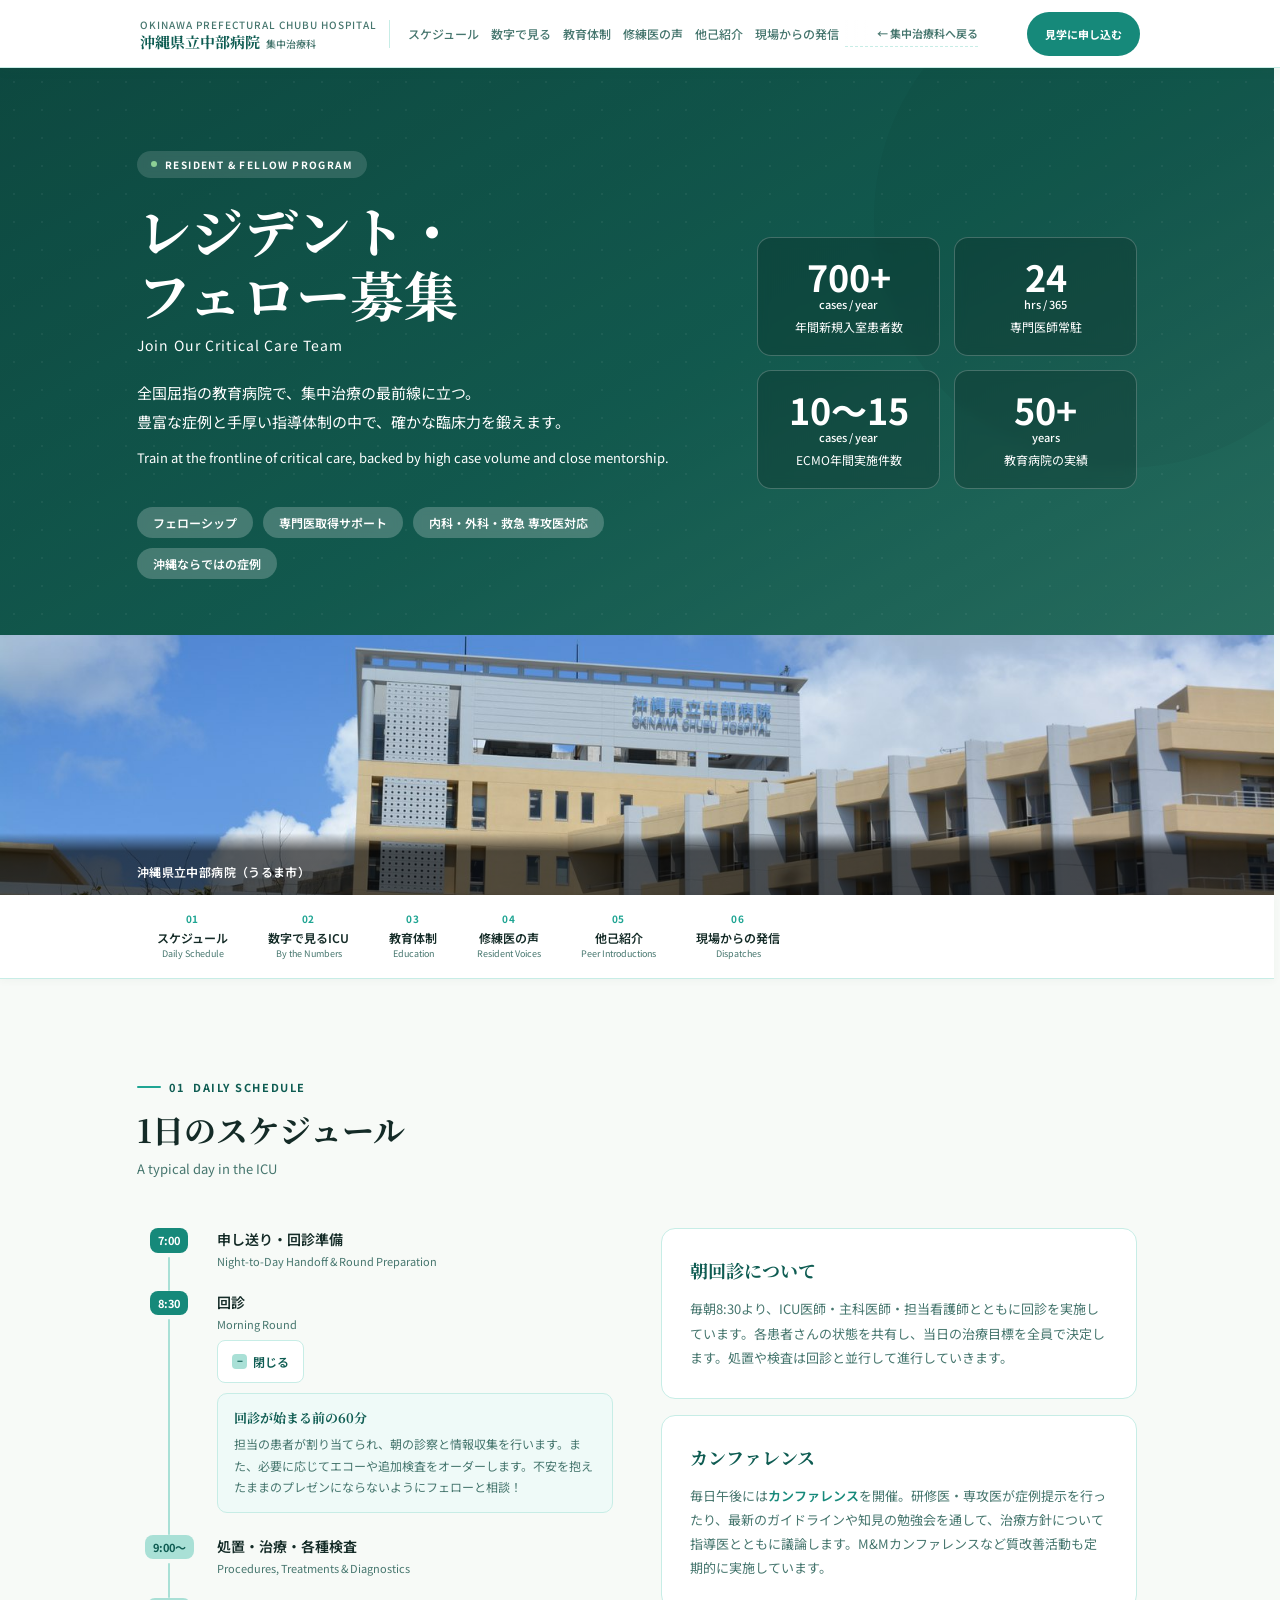
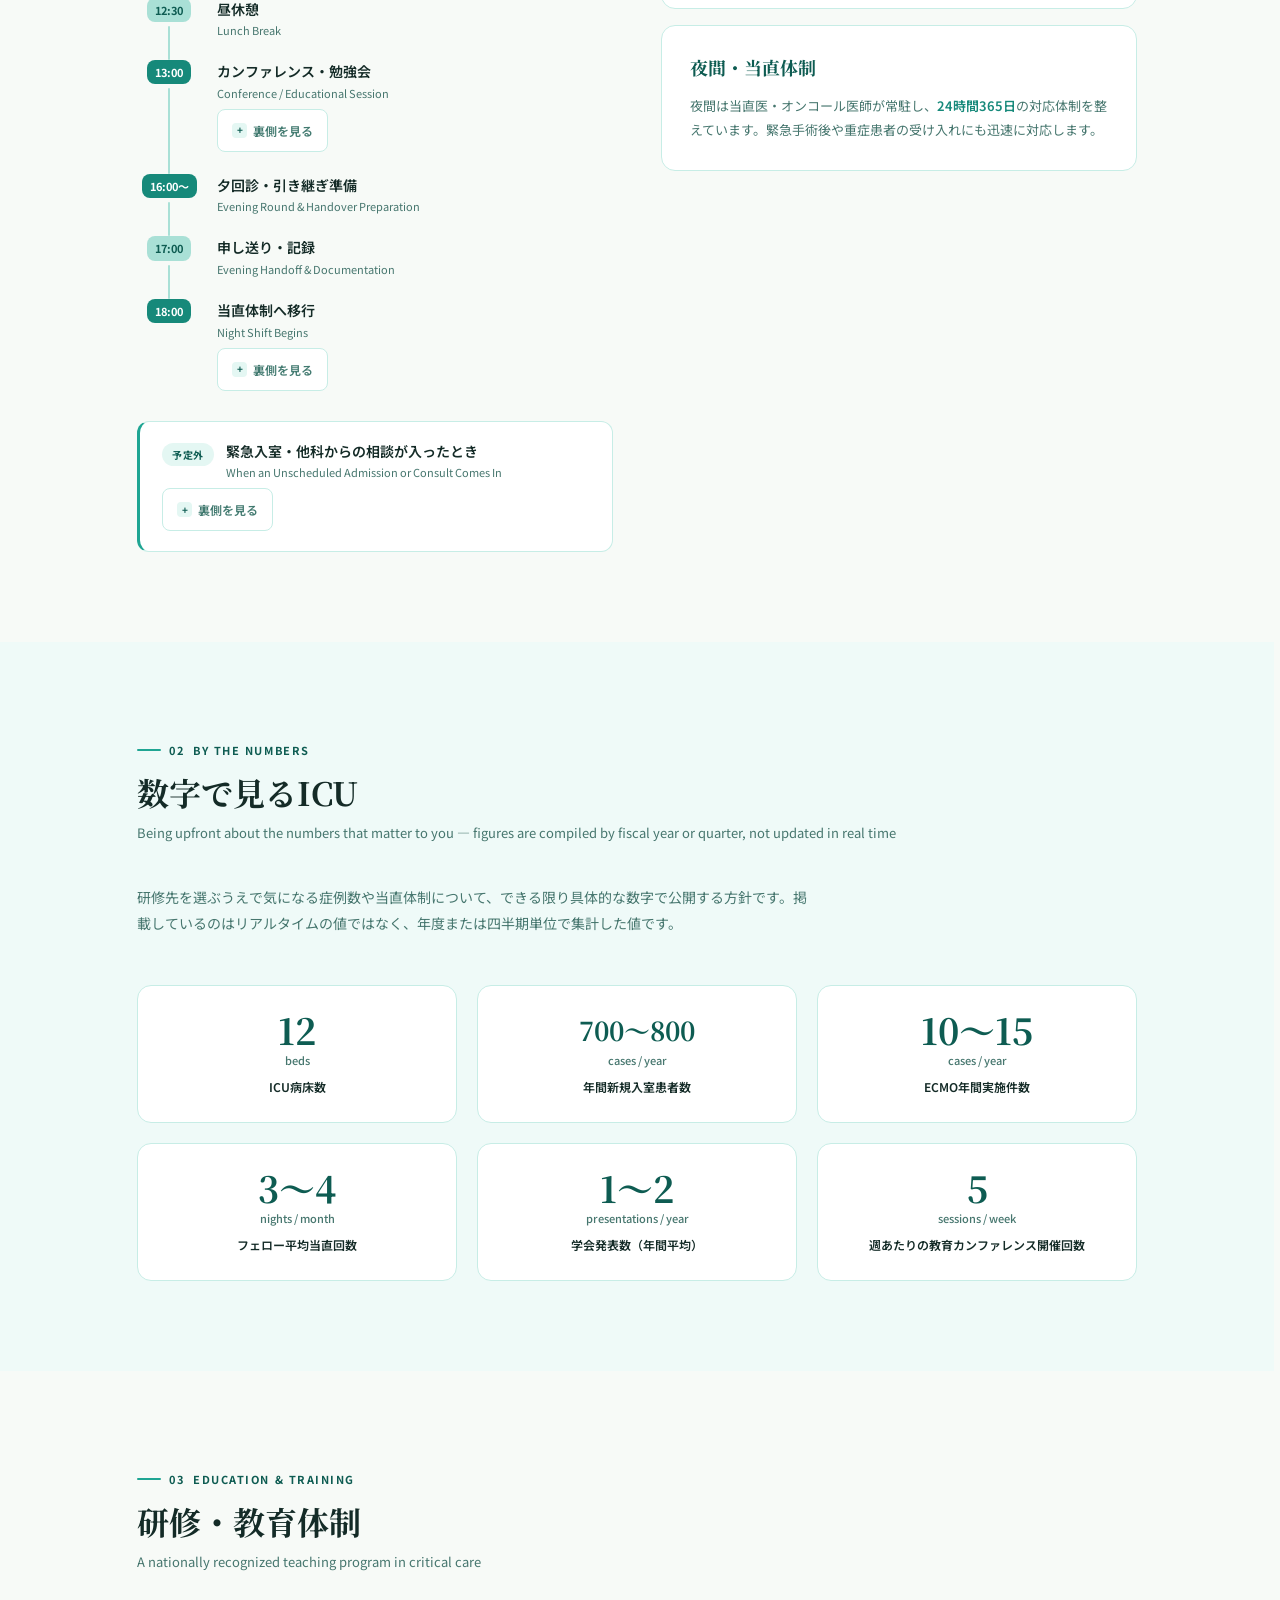
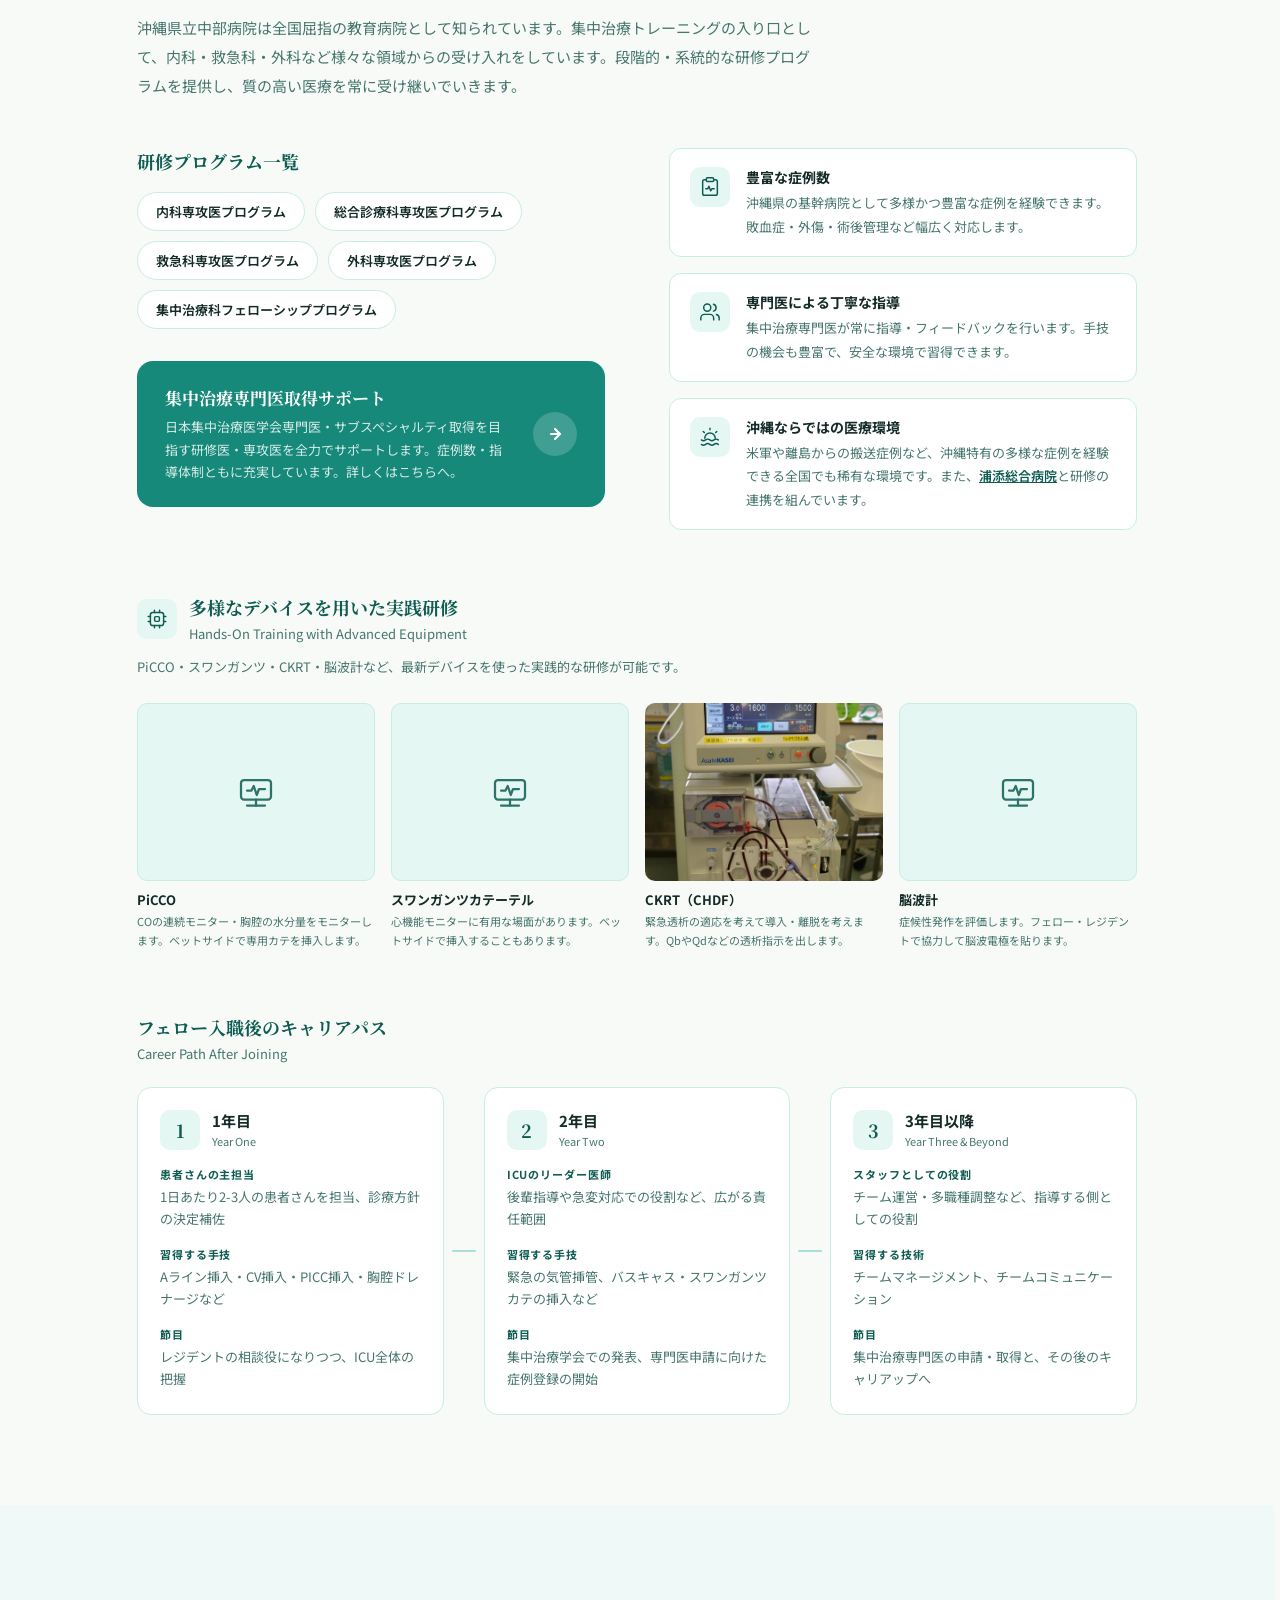
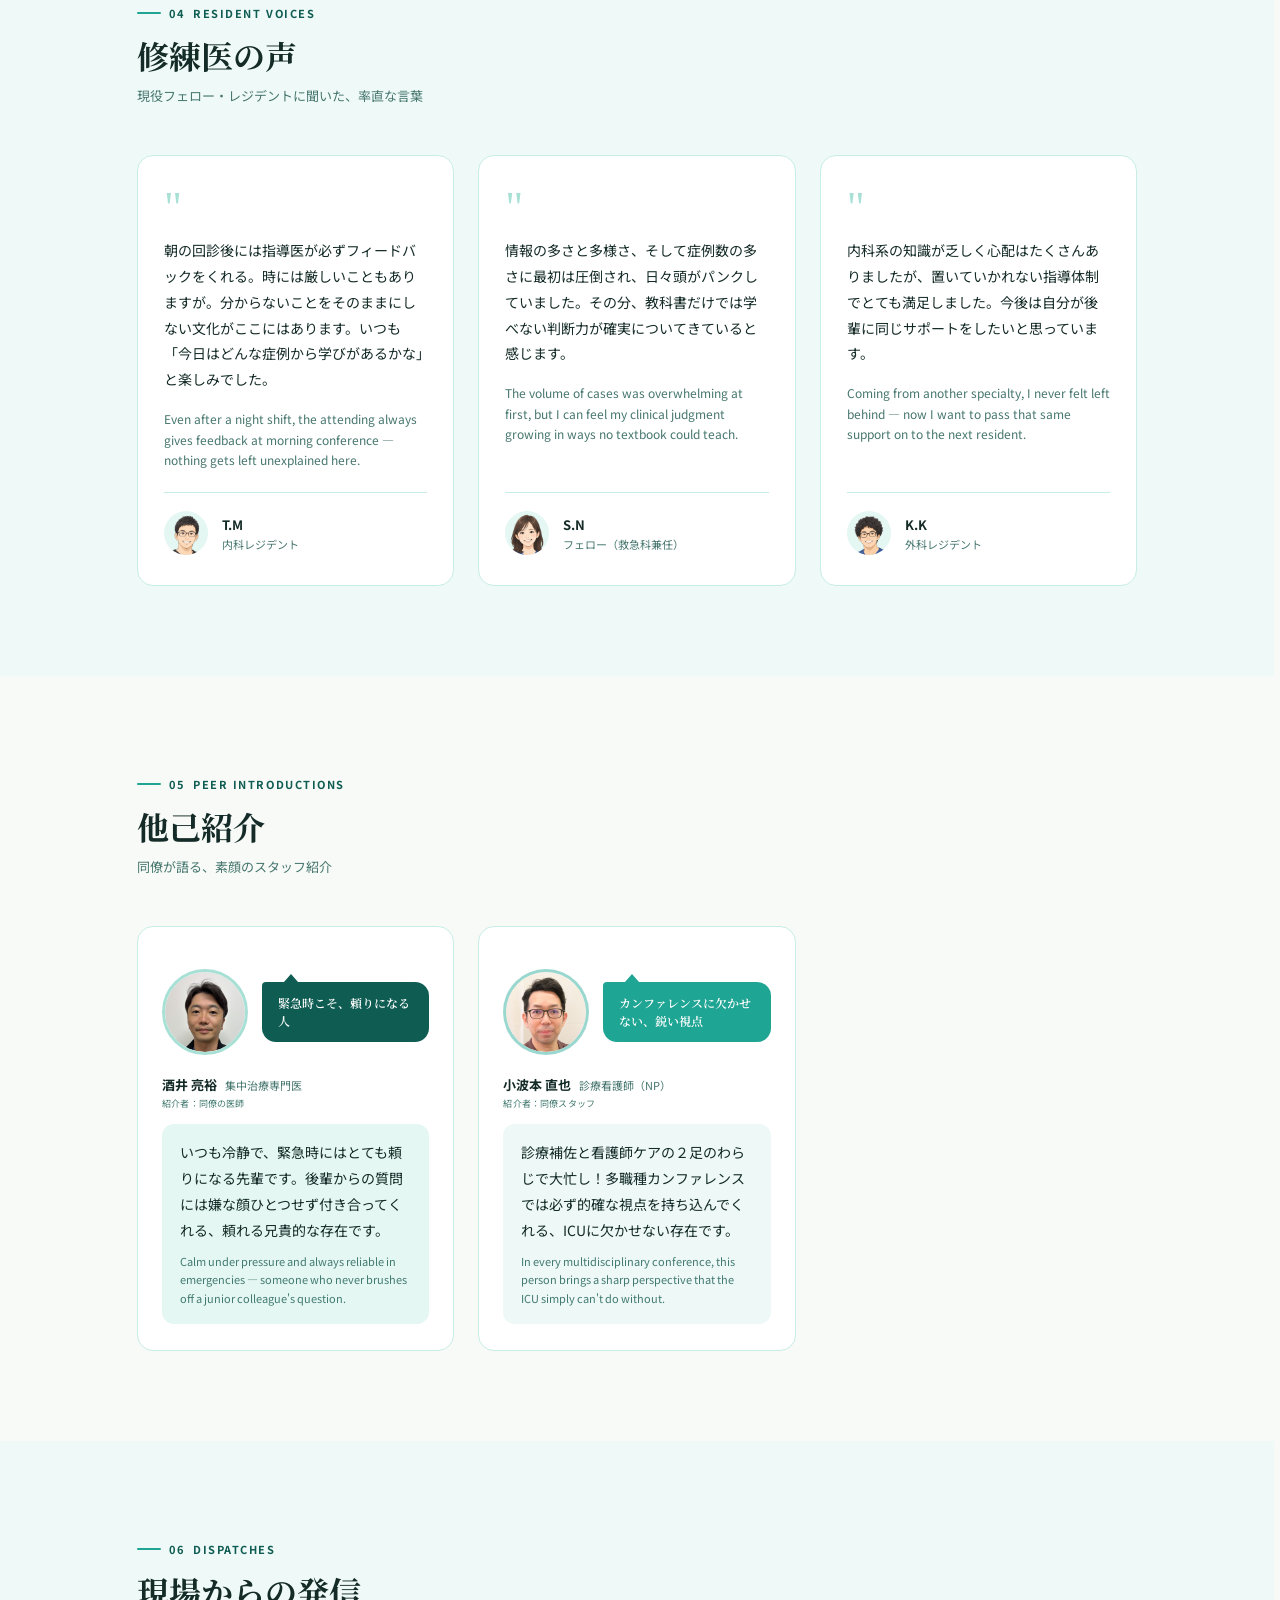
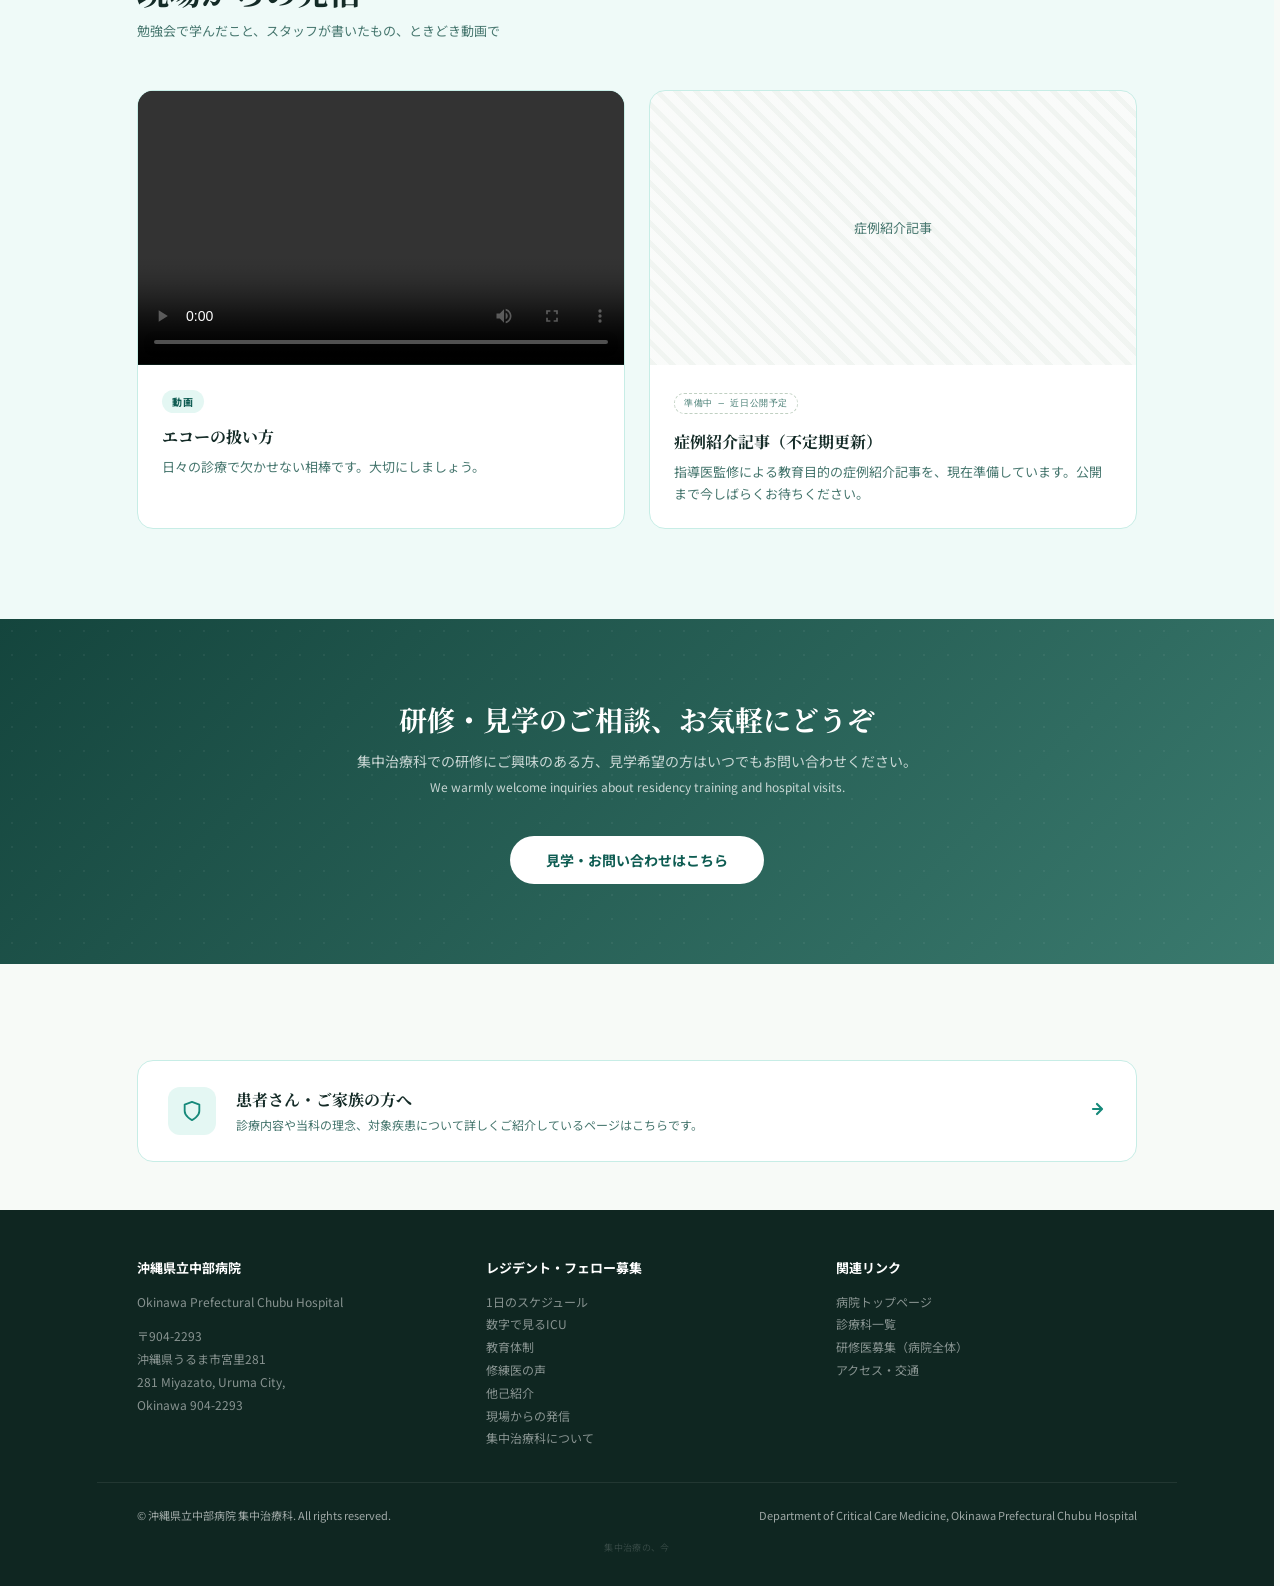
==== commit 771cda0a: "絵文字アイコン4点を線画（SVG）に差し替える 端末ごとに絵柄・色が変わる絵文字（📋👨‍⚕️🌺🔬）が サイトのトーンから浮いていたため、ティール1色の線画に統一した。 - 豊富な症例数: クリップボー" ====
--- a/recruit.html
+++ b/recruit.html
@@ -9,7 +9,7 @@
   <!-- フォント本体は fonts.gstatic.com から来るので、そちらにも先に接続しておく -->
   <link rel="preconnect" href="https://fonts.gstatic.com" crossorigin>
   <link href="https://fonts.googleapis.com/css2?family=Noto+Sans+JP:wght@300;400;500;600;700&family=Noto+Serif+JP:wght@400;500;600;700&display=swap" rel="stylesheet">
-  <link rel="stylesheet" href="style.css?v=20260916g">
+  <link rel="stylesheet" href="style.css?v=20260917a">
   <link rel="icon" type="image/svg+xml" href="[data-uri]">
 </head>
 <body>
@@ -408,21 +408,42 @@
 
       <div class="edu-features">
         <div class="edu-feature reveal">
-          <div class="edu-feature-icon">📋</div>
+          <!-- アイコンは装飾。意味は見出しが持っているので読み上げ対象から外している（aria-hidden） -->
+          <div class="edu-feature-icon" aria-hidden="true">
+            <svg viewBox="0 0 24 24" fill="none" stroke="currentColor" stroke-width="1.6" stroke-linecap="round" stroke-linejoin="round">
+              <rect x="8" y="2" width="8" height="4" rx="1.2"/>
+              <path d="M16 4h2a2 2 0 0 1 2 2v13a2 2 0 0 1-2 2H6a2 2 0 0 1-2-2V6a2 2 0 0 1 2-2h2"/>
+              <path d="M7.4 14h2.1l1.3-2.9 1.9 5.1 1.3-2.2h2.6"/>
+            </svg>
+          </div>
           <div>
             <h4>豊富な症例数</h4>
             <p>沖縄県の基幹病院として多様かつ豊富な症例を経験できます。敗血症・外傷・術後管理など幅広く対応します。</p>
           </div>
         </div>
         <div class="edu-feature reveal">
-          <div class="edu-feature-icon">👨‍⚕️</div>
+          <div class="edu-feature-icon" aria-hidden="true">
+            <svg viewBox="0 0 24 24" fill="none" stroke="currentColor" stroke-width="1.6" stroke-linecap="round" stroke-linejoin="round">
+              <circle cx="9" cy="7.2" r="3.9"/>
+              <path d="M16 20.6v-2a4 4 0 0 0-4-4H6a4 4 0 0 0-4 4v2"/>
+              <path d="M15.8 3.5a3.9 3.9 0 0 1 0 7.5"/>
+              <path d="M22 20.6v-2a4 4 0 0 0-3-3.8"/>
+            </svg>
+          </div>
           <div>
             <h4>専門医による丁寧な指導</h4>
             <p>集中治療専門医が常に指導・フィードバックを行います。手技の機会も豊富で、安全な環境で習得できます。</p>
           </div>
         </div>
         <div class="edu-feature reveal">
-          <div class="edu-feature-icon">🌺</div>
+          <div class="edu-feature-icon" aria-hidden="true">
+            <svg viewBox="0 0 24 24" fill="none" stroke="currentColor" stroke-width="1.6" stroke-linecap="round" stroke-linejoin="round">
+              <path d="M6.3 13.4a5.7 5.7 0 0 1 11.4 0"/>
+              <path d="M12 2.4v1.7M4.6 6l1.2 1.2M19.4 6l-1.2 1.2"/>
+              <path d="M2.6 15.2c.6.5 1.1.9 2.3.9 2.3 0 2.3-1.8 4.6-1.8 2.4 0 2.2 1.8 4.6 1.8 2.3 0 2.3-1.8 4.6-1.8 1.2 0 1.7.4 2.3.9"/>
+              <path d="M2.6 20.1c.6.5 1.1.9 2.3.9 2.3 0 2.3-1.8 4.6-1.8 2.4 0 2.2 1.8 4.6 1.8 2.3 0 2.3-1.8 4.6-1.8 1.2 0 1.7.4 2.3.9"/>
+            </svg>
+          </div>
           <div>
             <h4>沖縄ならではの医療環境</h4>
             <p>米軍や離島からの搬送症例など、沖縄特有の多様な症例を経験できる全国でも稀有な環境です。また、<a href="https://jin-aikai.com/urasoe/section/clinical01/" target="_blank" rel="noopener" style="color:var(--primary-dark);font-weight:600;text-decoration:underline;">浦添総合病院</a>と研修の連携を組んでいます。</p>
@@ -443,7 +464,13 @@
     -->
     <div class="equip-block">
       <div class="equip-block-head">
-        <div class="edu-feature-icon">🔬</div>
+        <div class="edu-feature-icon" aria-hidden="true">
+          <svg viewBox="0 0 24 24" fill="none" stroke="currentColor" stroke-width="1.6" stroke-linecap="round" stroke-linejoin="round">
+            <rect x="4.8" y="4.8" width="14.4" height="14.4" rx="2.6"/>
+            <rect x="9.4" y="9.4" width="5.2" height="5.2" rx="1.2"/>
+            <path d="M9.2 2.4v2.4M14.8 2.4v2.4M9.2 19.2v2.4M14.8 19.2v2.4M2.4 9.2h2.4M2.4 14.8h2.4M19.2 9.2h2.4M19.2 14.8h2.4"/>
+          </svg>
+        </div>
         <div>
           <h3 class="equip-block-title">多様なデバイスを用いた実践研修</h3>
           <p class="equip-block-en">Hands-On Training with Advanced Equipment</p>
--- a/style.css
+++ b/style.css
@@ -707,11 +707,15 @@
   display: flex; gap: var(--space-4); align-items: flex-start;
   background: var(--card); border: 1px solid var(--border); border-radius: 12px; padding: 18px 20px;
 }
+/* 4つのアイコンは絵文字をやめて線画（SVG）にした（2026-09-17）。
+   絵文字は端末ごとに絵柄と色が変わり、サイト全体のトーンから浮くため。
+   色は currentColor で拾っているので、色を変えたいときは下の color: だけ直せばよい。 */
 .edu-feature-icon {
   width: 40px; height: 40px; background: var(--primary-xlight);
   border-radius: 10px; display: flex; align-items: center; justify-content: center;
-  flex-shrink: 0; font-size: var(--text-2xl);
-}
+  flex-shrink: 0; color: var(--primary-dark);
+}
+.edu-feature-icon svg { display: block; width: 22px; height: 22px; }
 .edu-feature h4 { font-size: var(--text-base); font-weight: 700; color: var(--text); margin-bottom: 4px; }
 .edu-feature p { font-size: var(--text-sm-plus); color: var(--text-muted); line-height: 1.8; }
 .edu-callout {
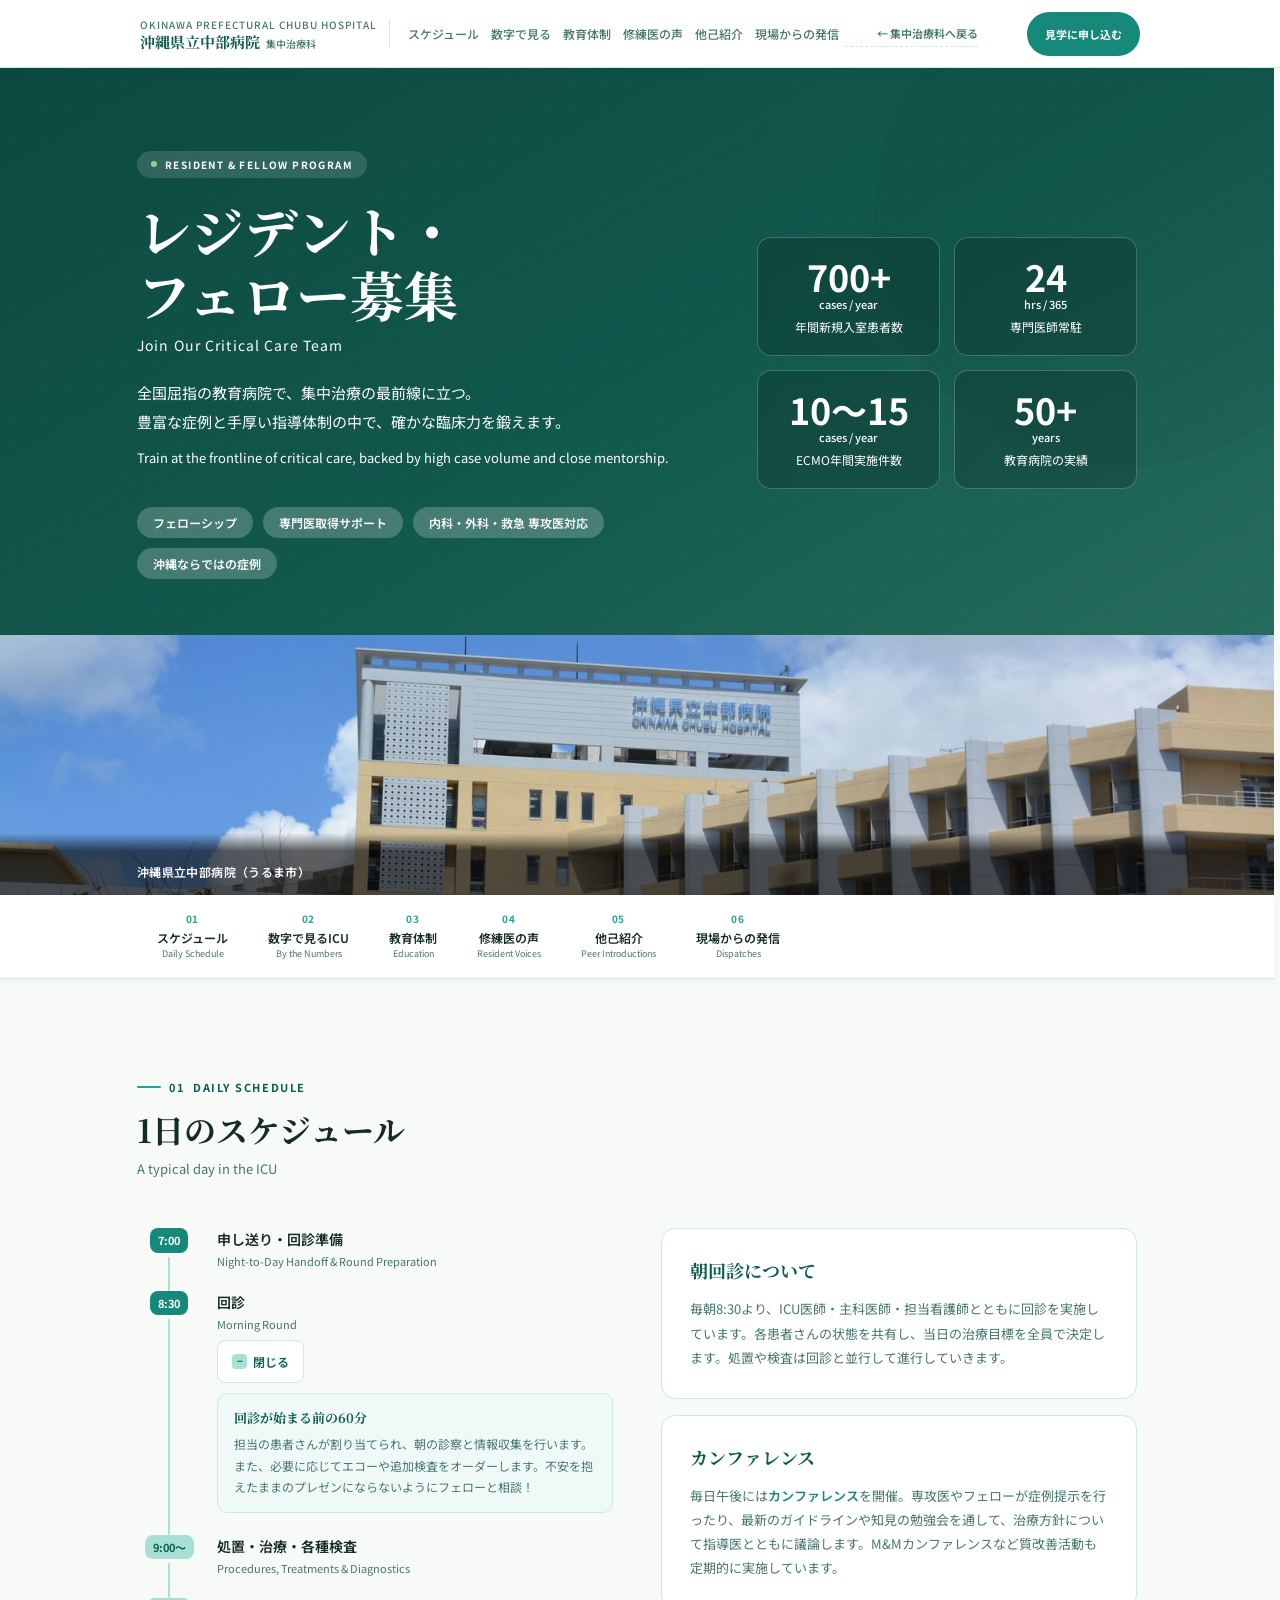
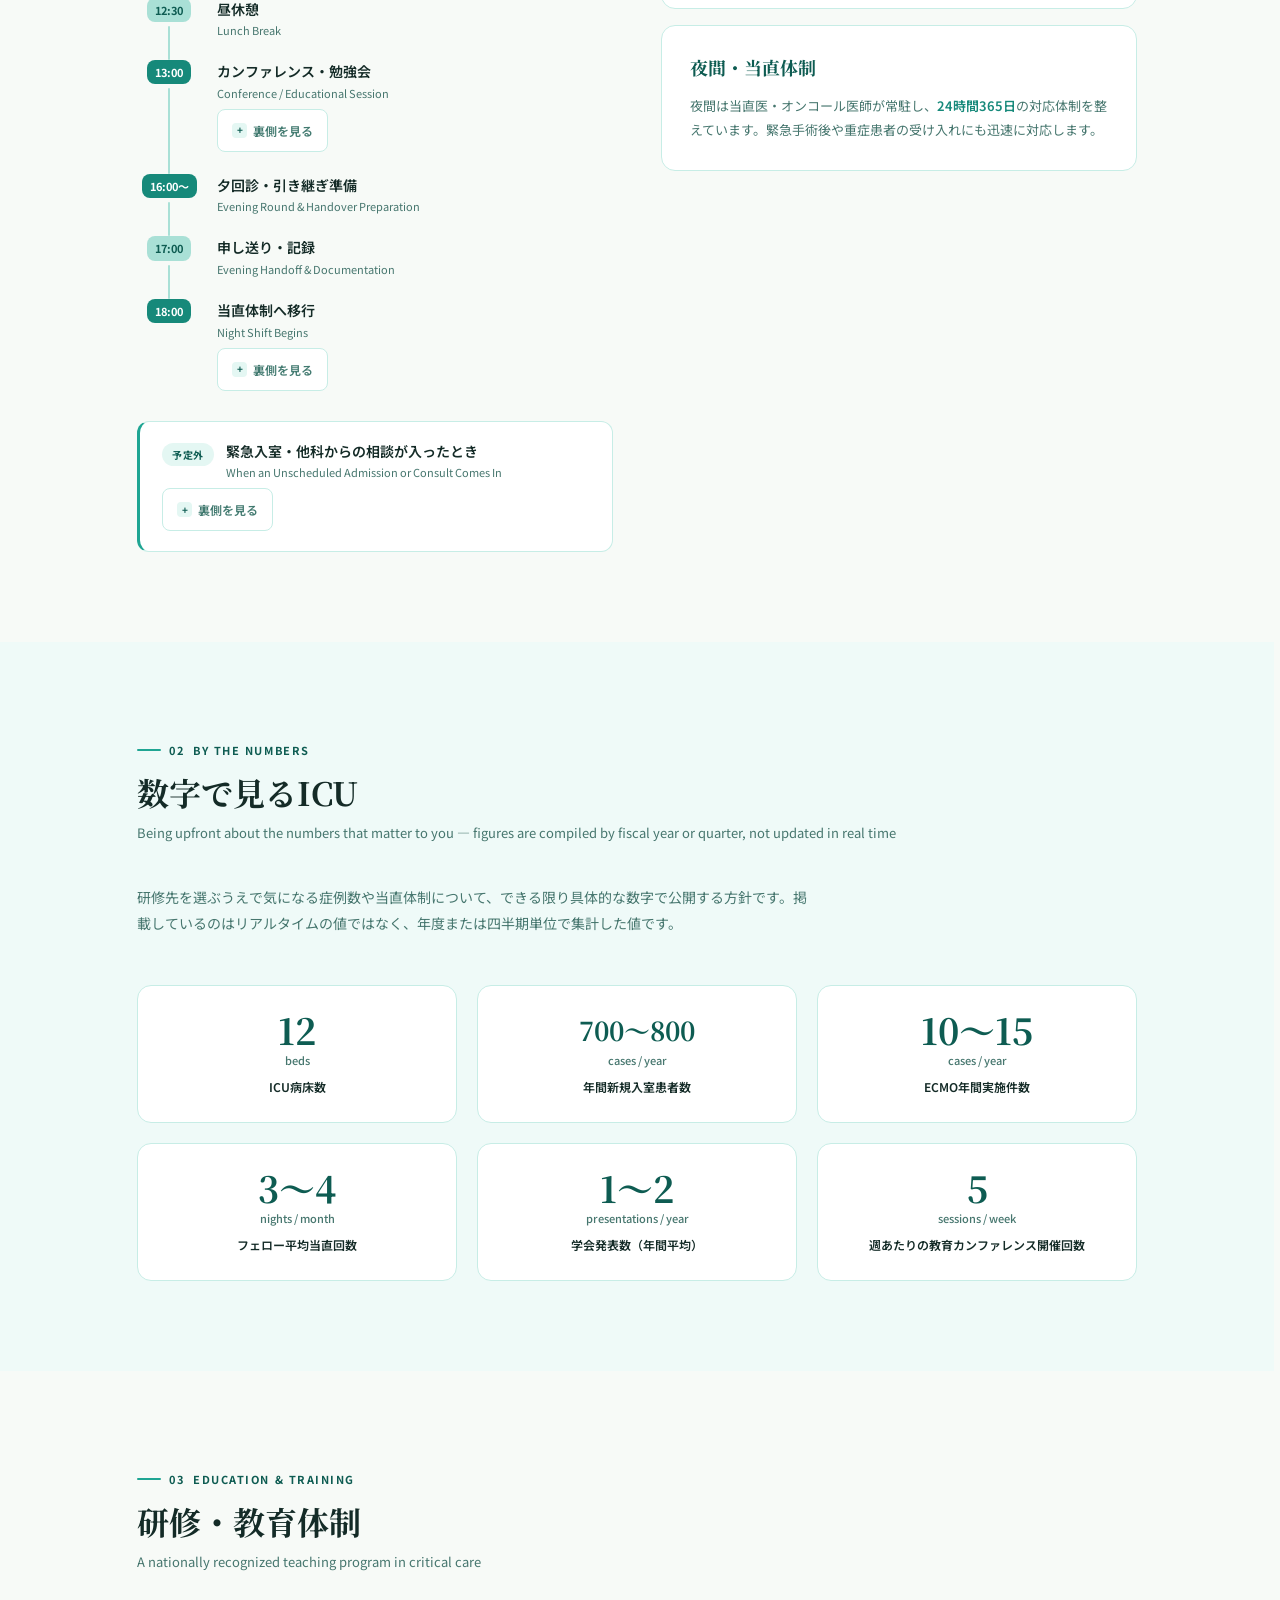
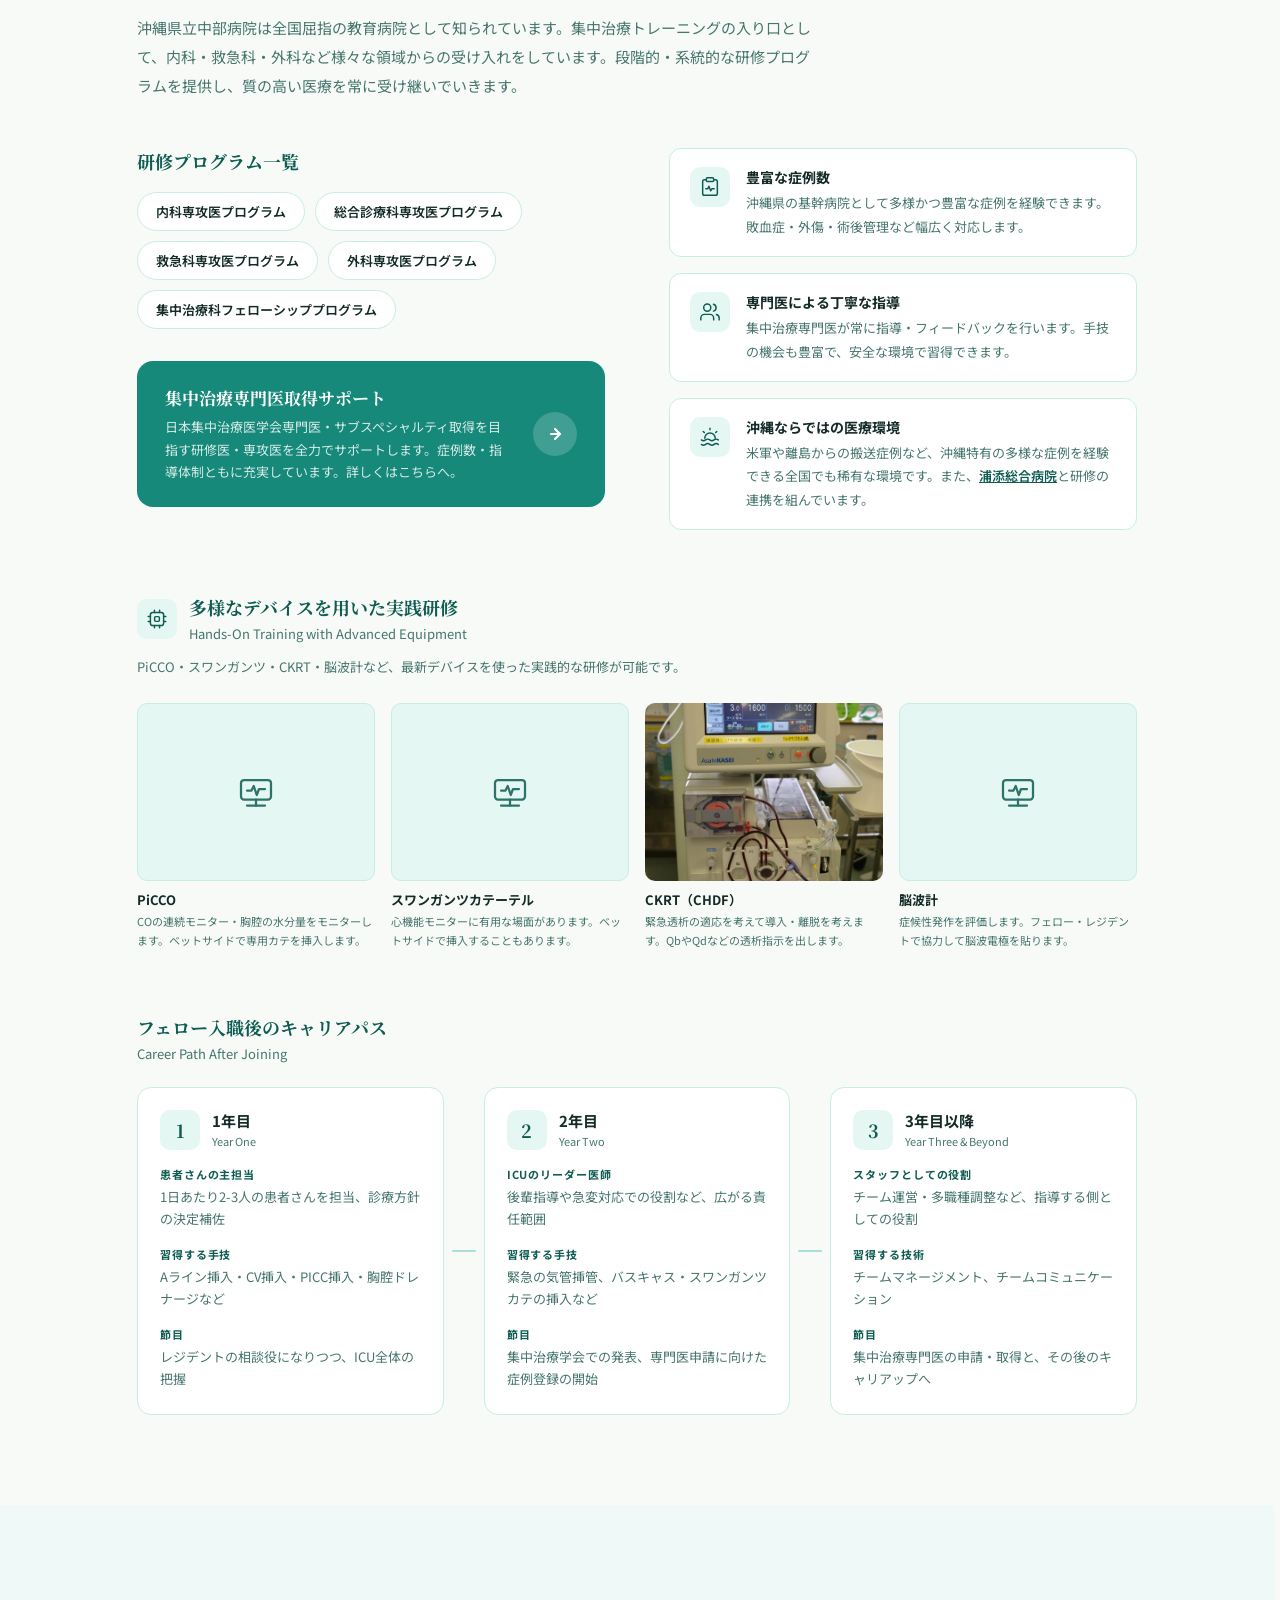
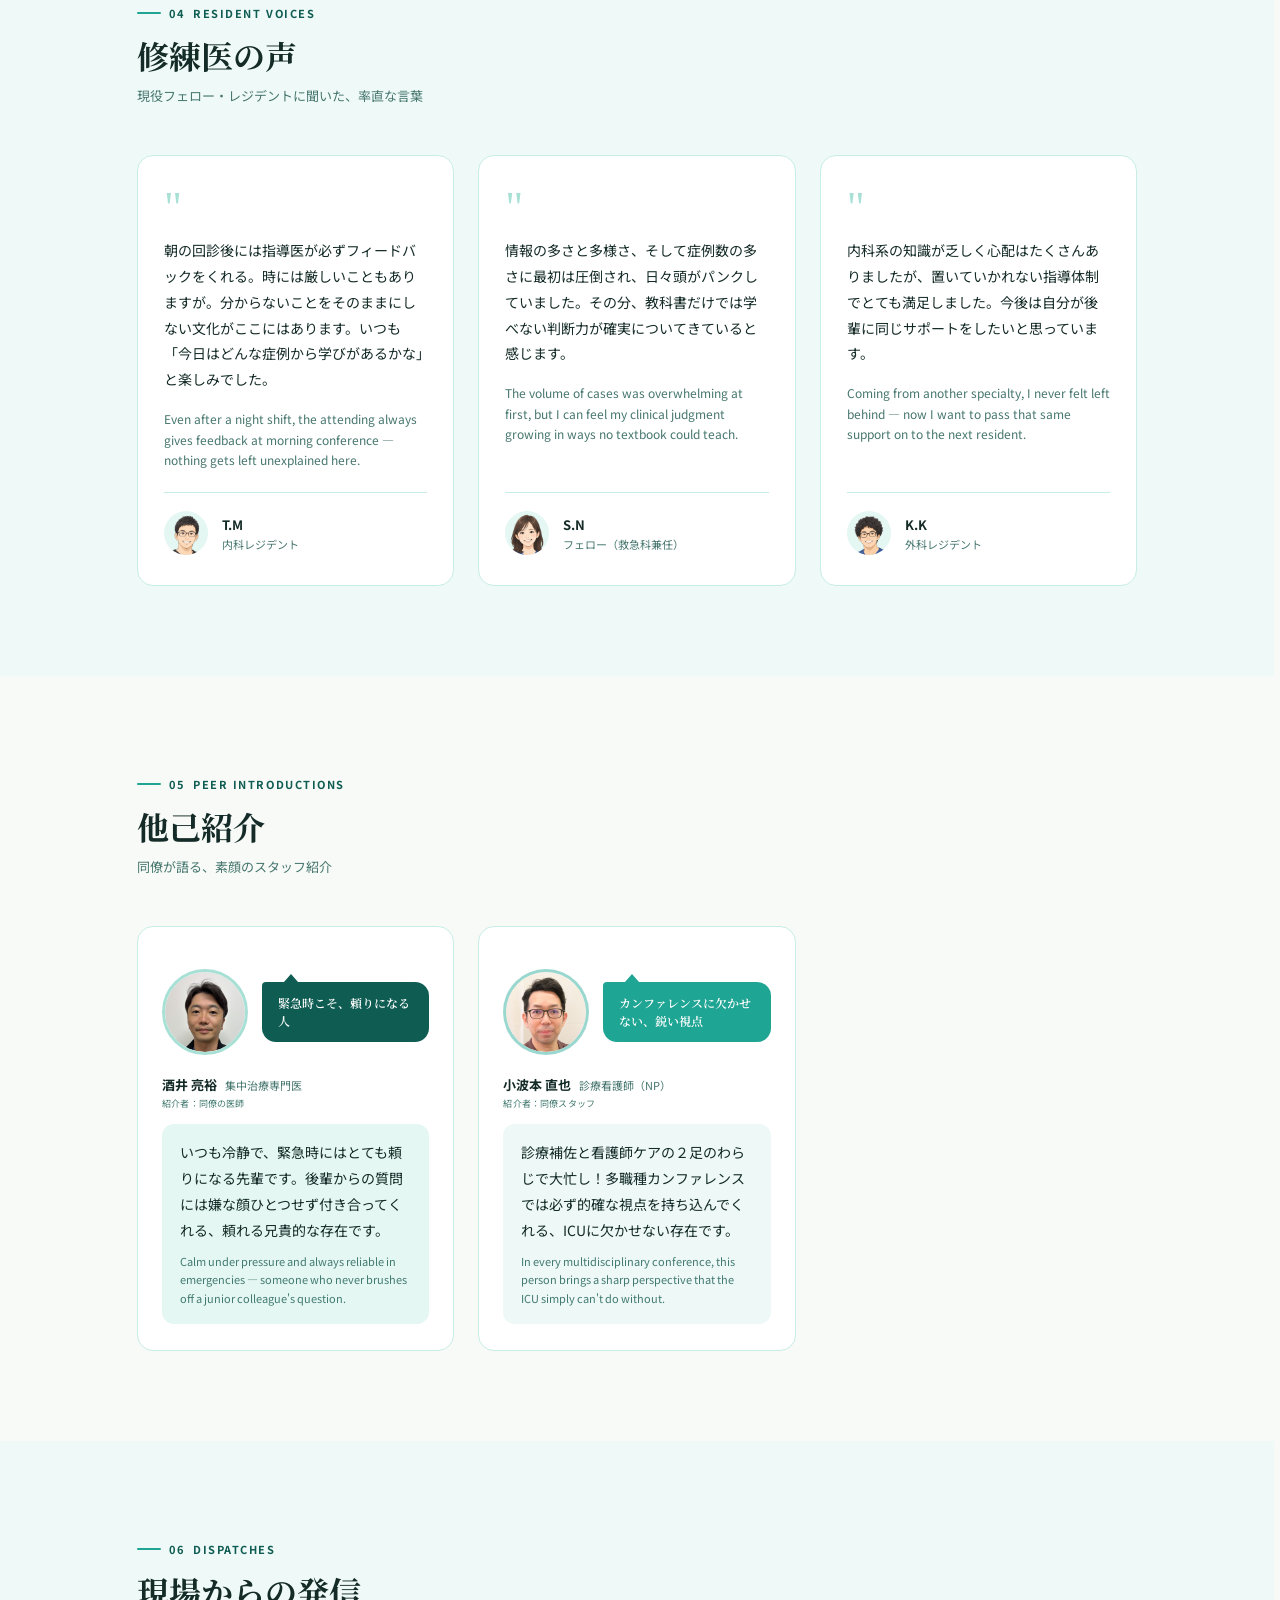
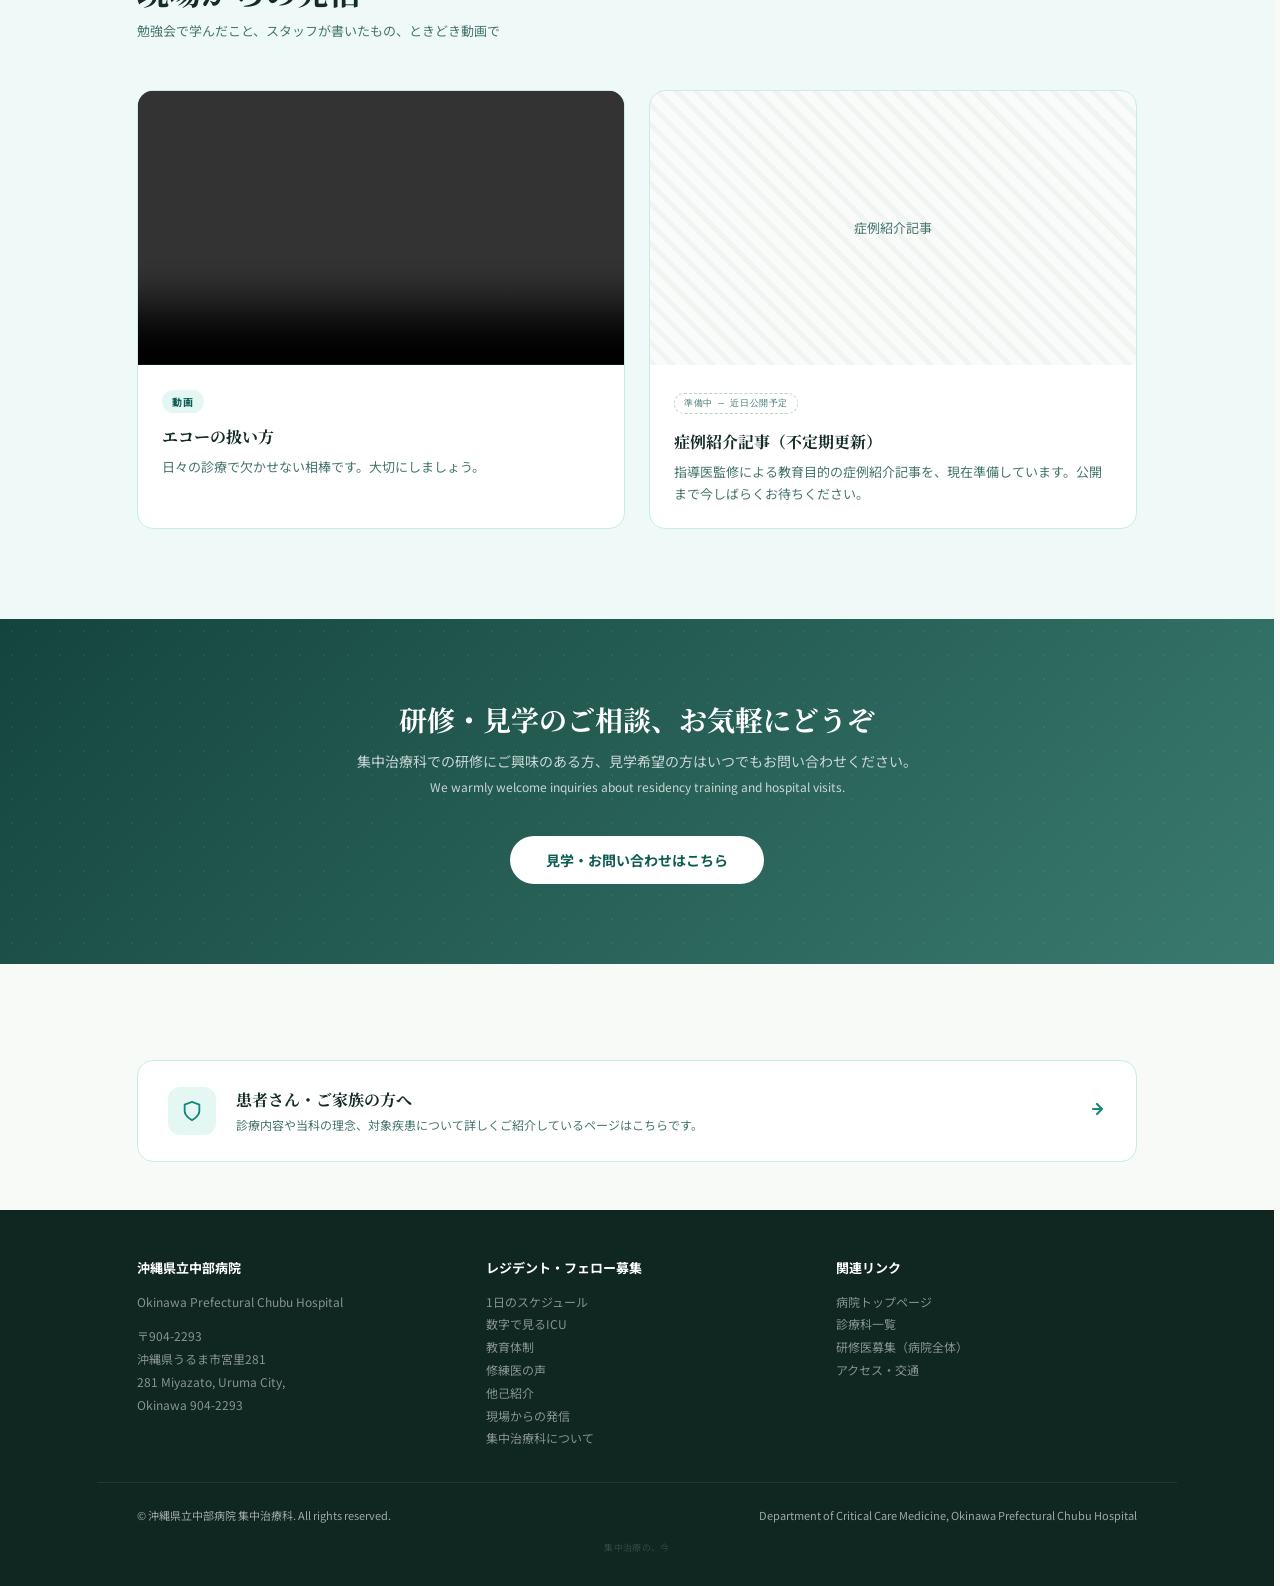
==== commit ea06ec50: "Update recruit.html" ====
--- a/recruit.html
+++ b/recruit.html
@@ -170,7 +170,7 @@
                 </button>
                 <div class="schedule-behind-panel" id="behind-round">
                   <h3>回診が始まる前の60分</h3>
-                  <p>担当の患者が割り当てられ、朝の診察と情報収集を行います。また、必要に応じてエコーや追加検査をオーダーします。不安を抱えたままのプレゼンにならないようにフェローと相談！</p>
+                  <p>担当の患者さんが割り当てられ、朝の診察と情報収集を行います。また、必要に応じてエコーや追加検査をオーダーします。不安を抱えたままのプレゼンにならないようにフェローと相談！</p>
                 </div>
               </div>
             </div>
@@ -304,7 +304,7 @@
         </div>
         <div class="schedule-desc" style="margin-bottom:16px;">
           <h3>カンファレンス</h3>
-          <p>毎日午後には<span class="highlight">カンファレンス</span>を開催。研修医・専攻医が症例提示を行ったり、最新のガイドラインや知見の勉強会を通して、治療方針について指導医とともに議論します。M&amp;Mカンファレンスなど質改善活動も定期的に実施しています。</p>
+          <p>毎日午後には<span class="highlight">カンファレンス</span>を開催。専攻医やフェローが症例提示を行ったり、最新のガイドラインや知見の勉強会を通して、治療方針について指導医とともに議論します。M&amp;Mカンファレンスなど質改善活動も定期的に実施しています。</p>
         </div>
         <div class="schedule-desc">
           <h3>夜間・当直体制</h3>
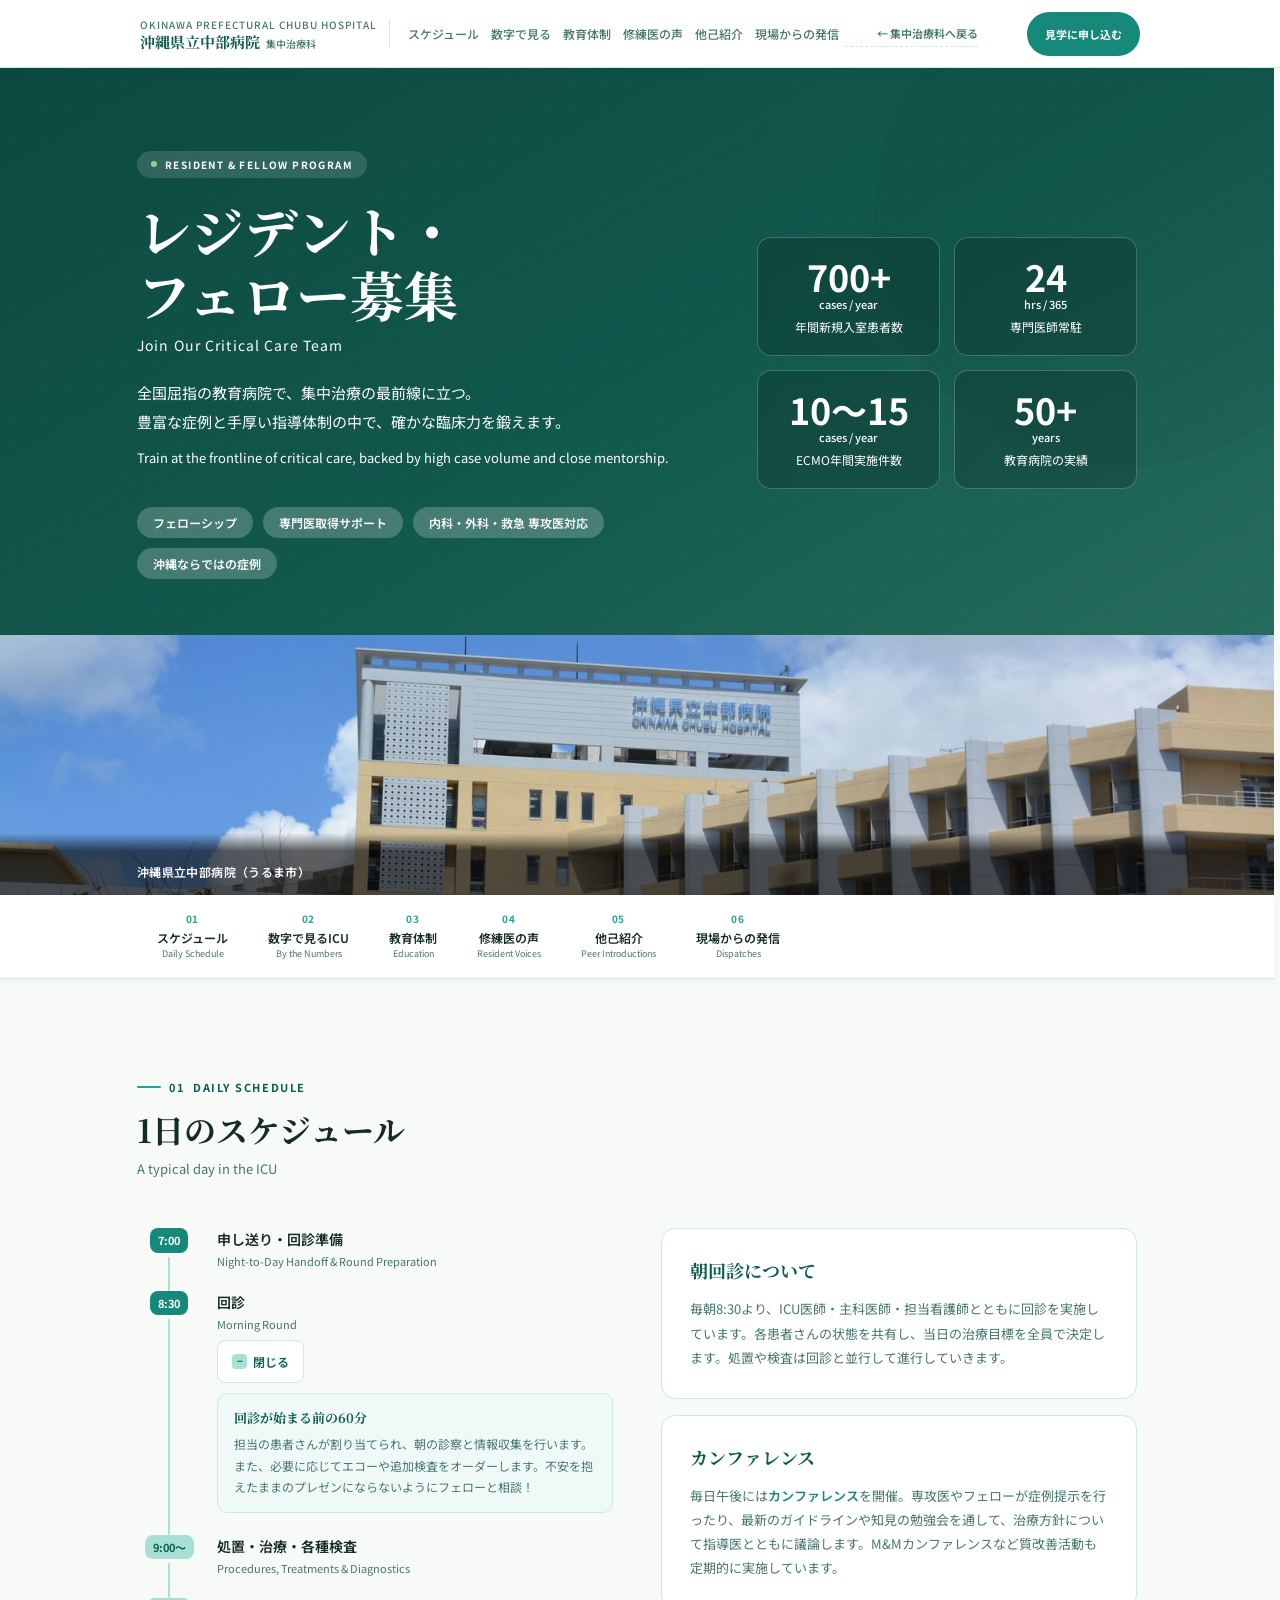
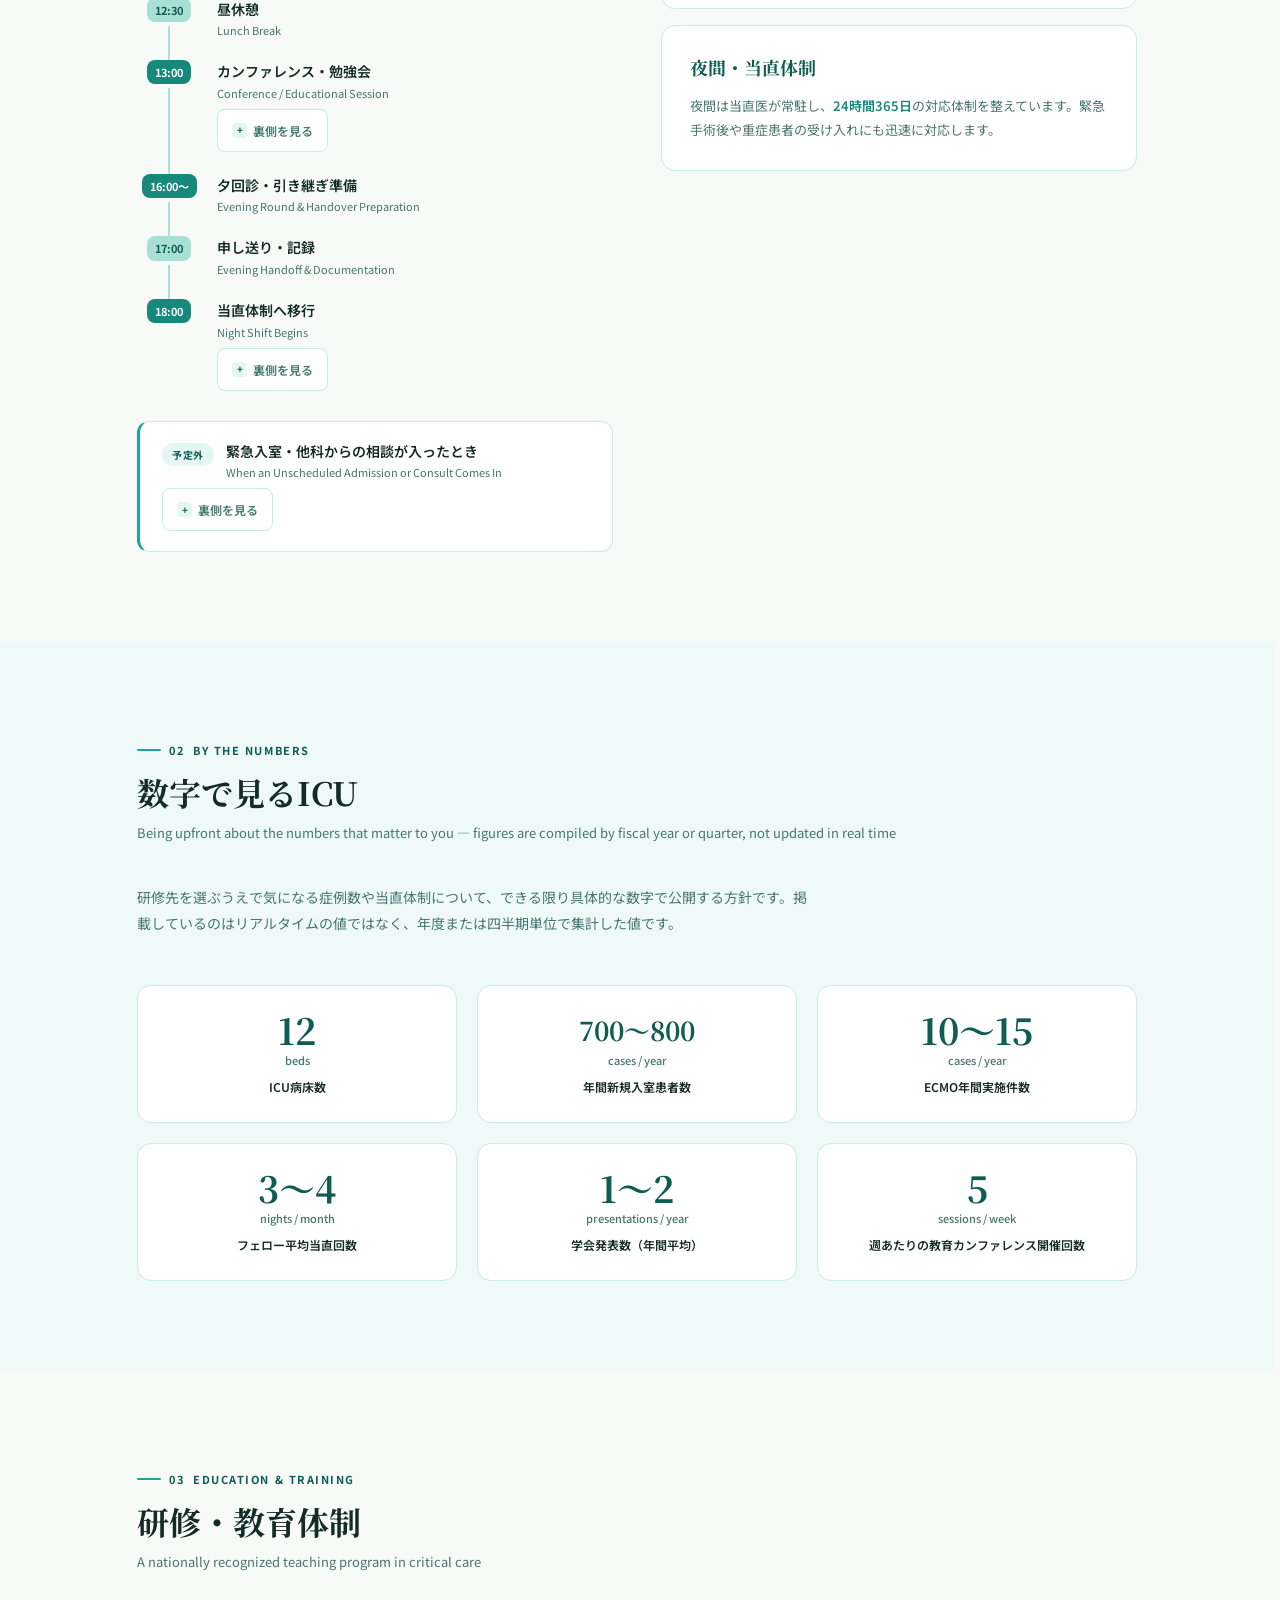
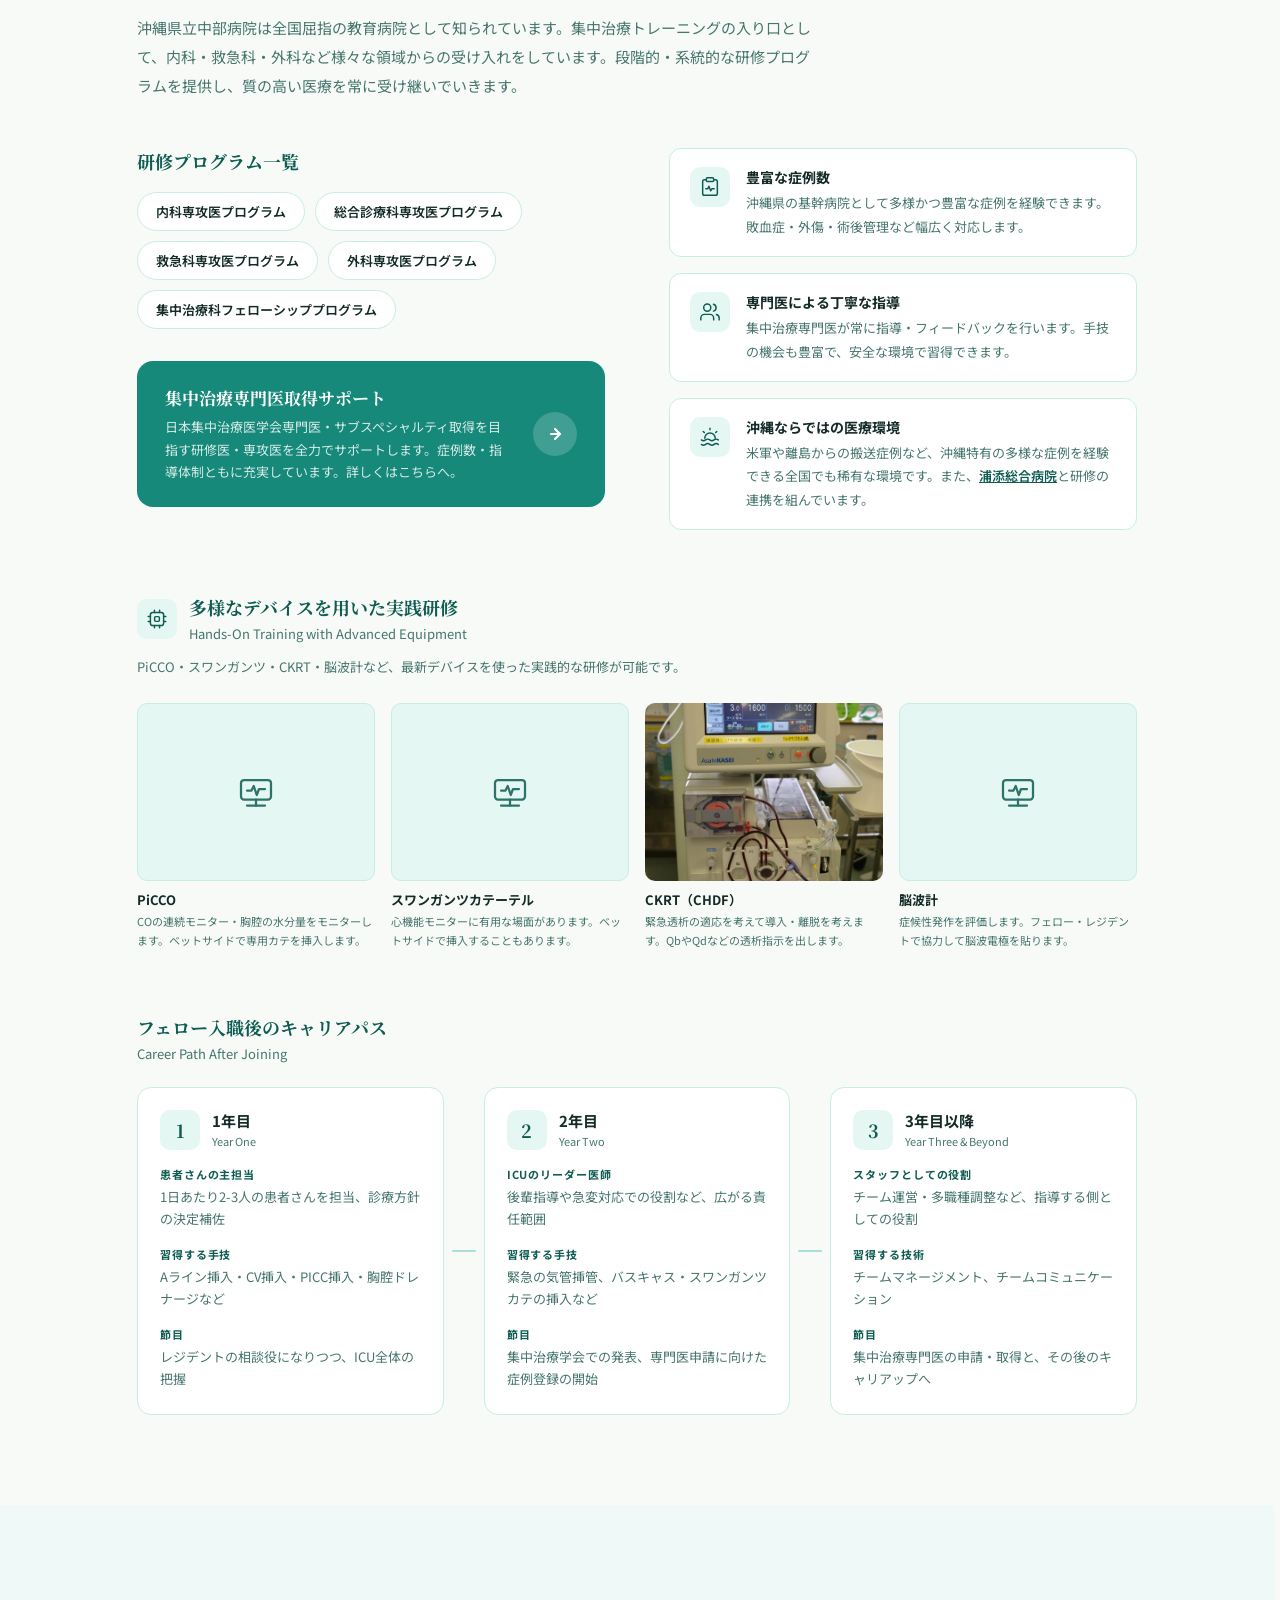
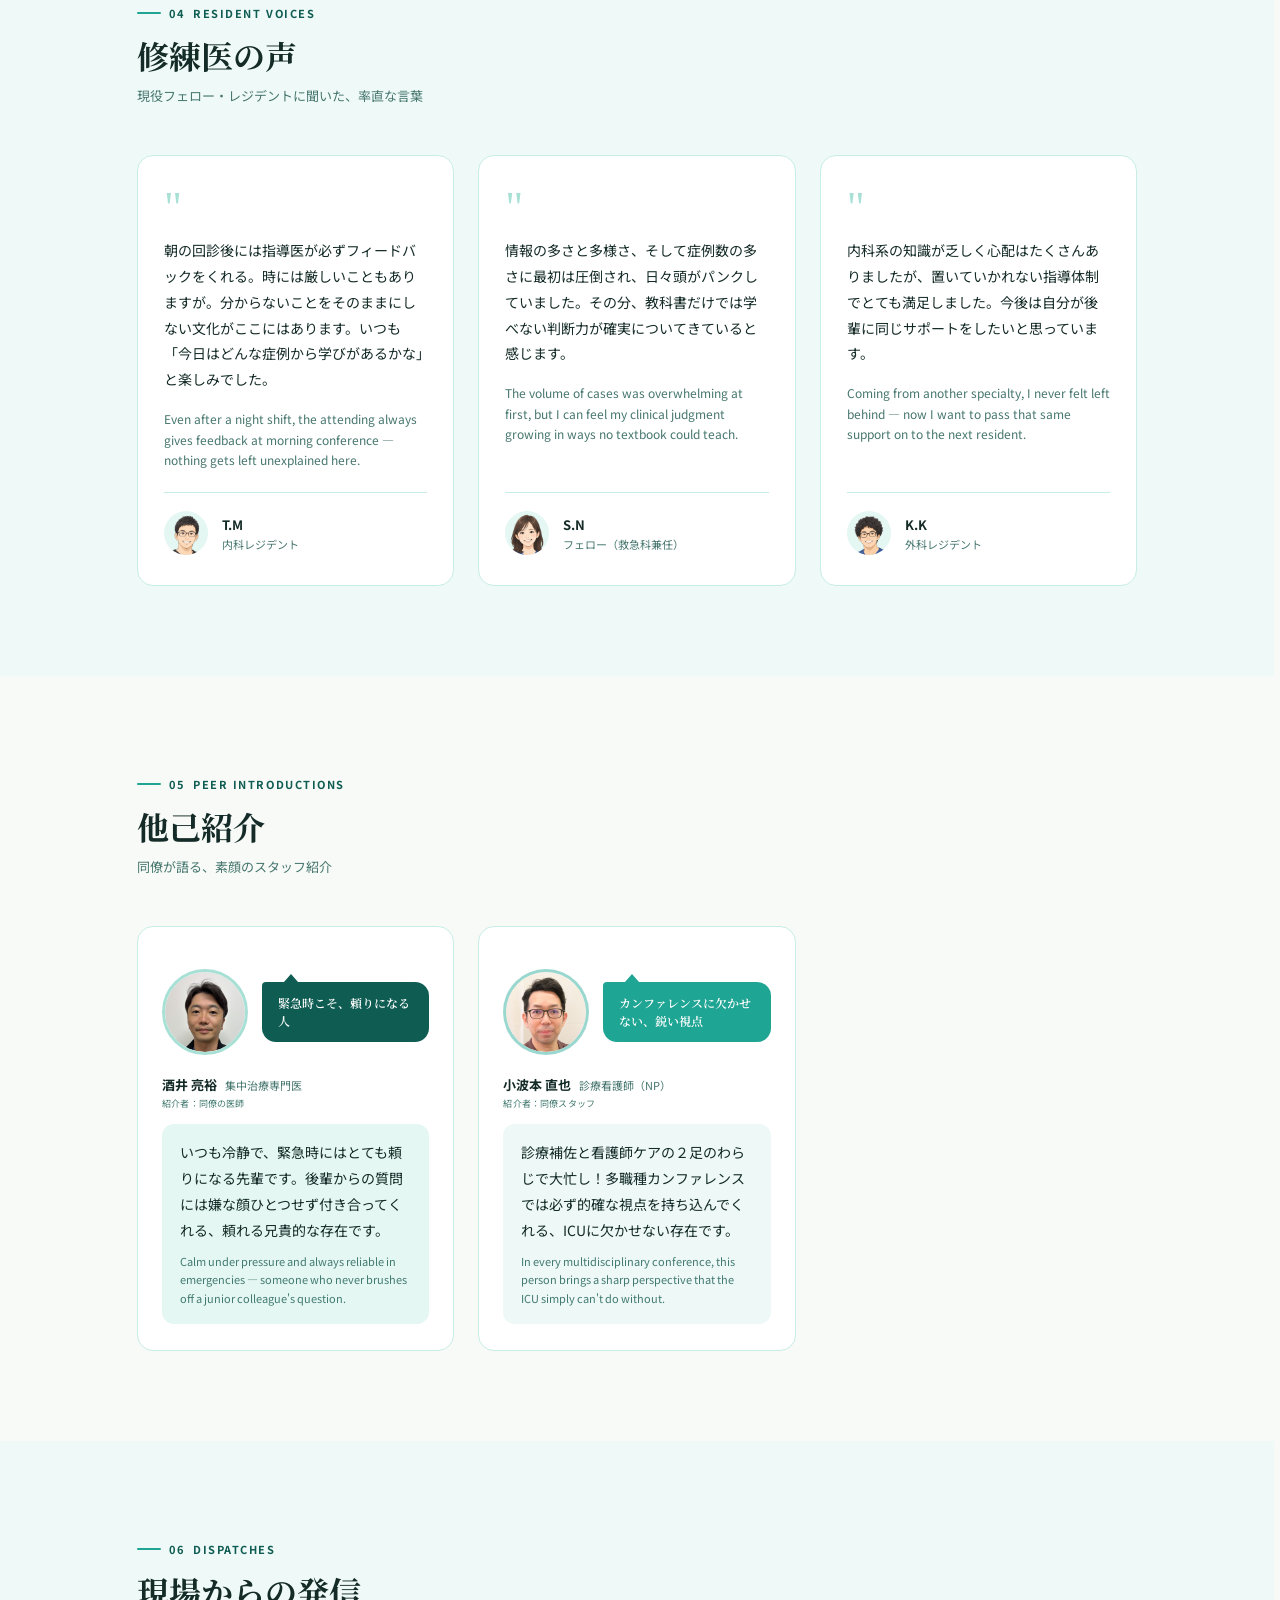
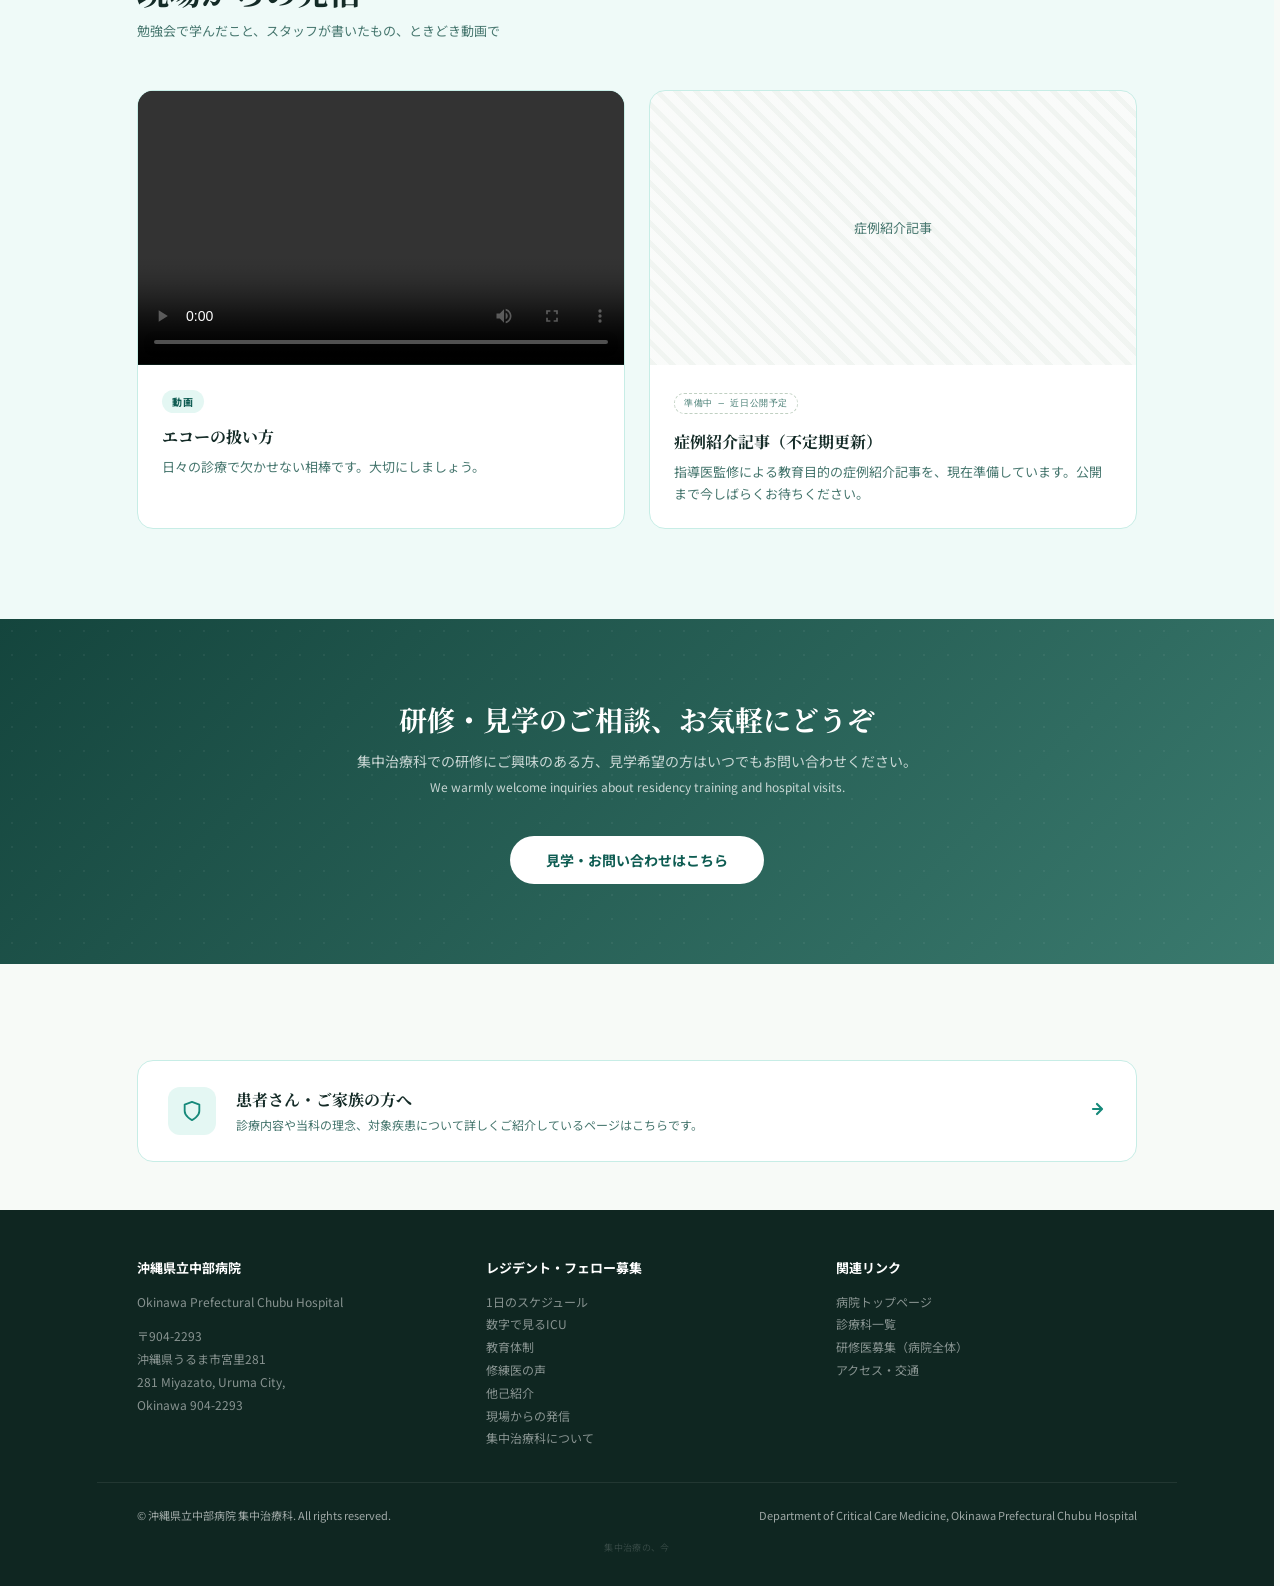
==== commit d86d2ce0: "Update recruit.html" ====
--- a/recruit.html
+++ b/recruit.html
@@ -308,7 +308,7 @@
         </div>
         <div class="schedule-desc">
           <h3>夜間・当直体制</h3>
-          <p>夜間は当直医・オンコール医師が常駐し、<span class="highlight">24時間365日</span>の対応体制を整えています。緊急手術後や重症患者の受け入れにも迅速に対応します。</p>
+          <p>夜間は当直医が常駐し、<span class="highlight">24時間365日</span>の対応体制を整えています。緊急手術後や重症患者の受け入れにも迅速に対応します。</p>
         </div>
       </div>
     </div>
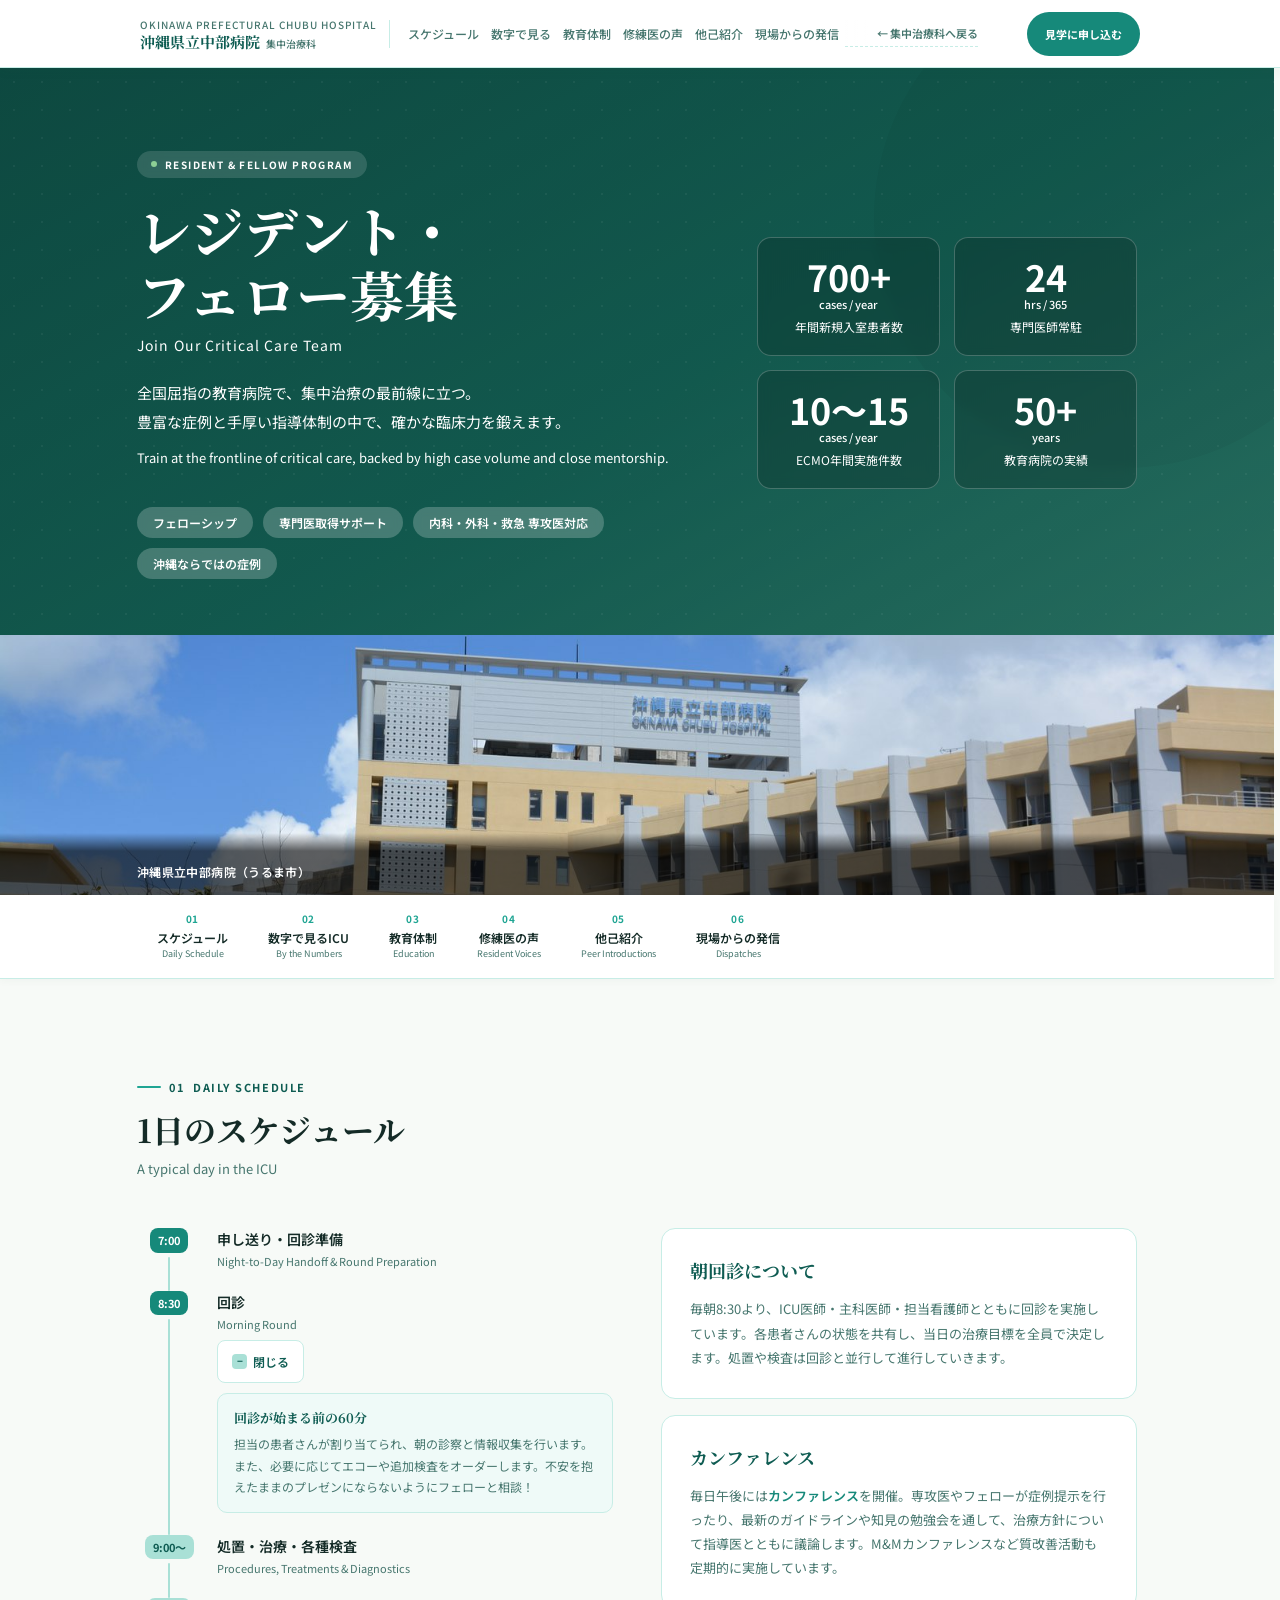
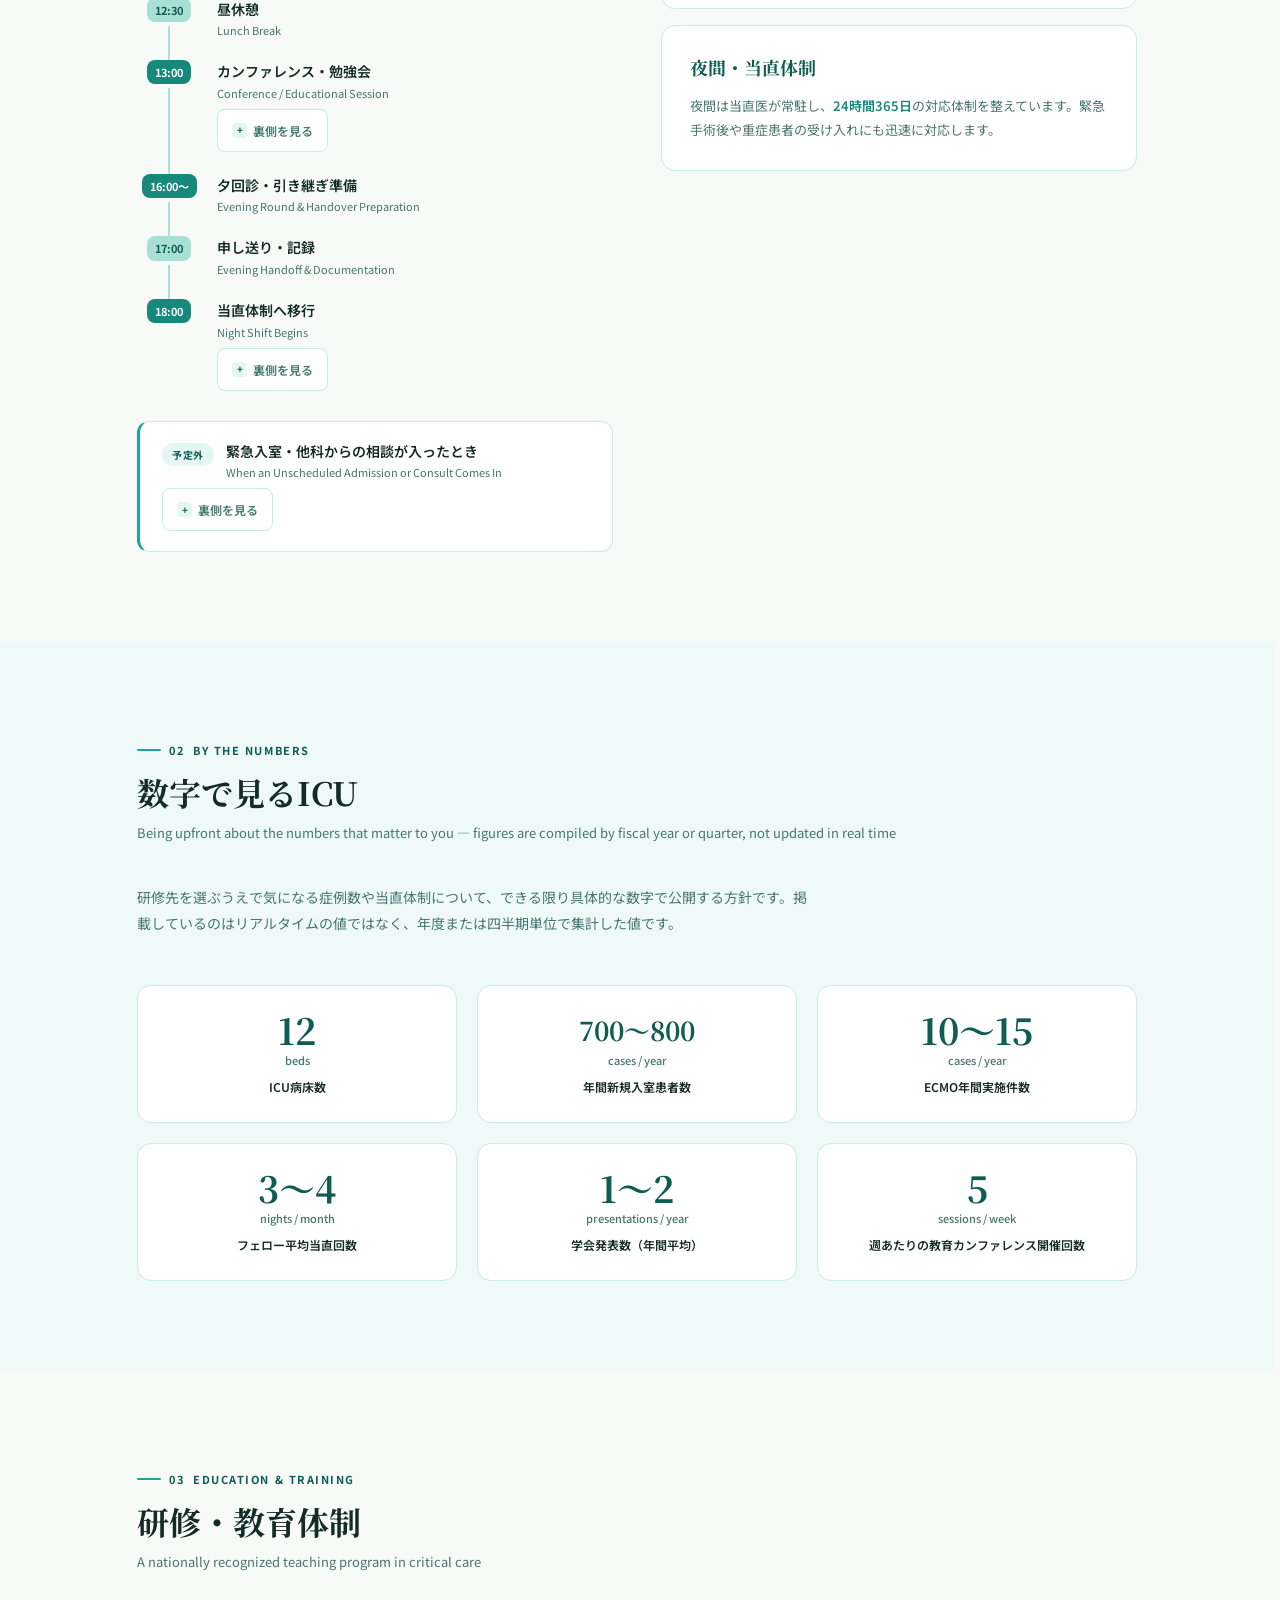
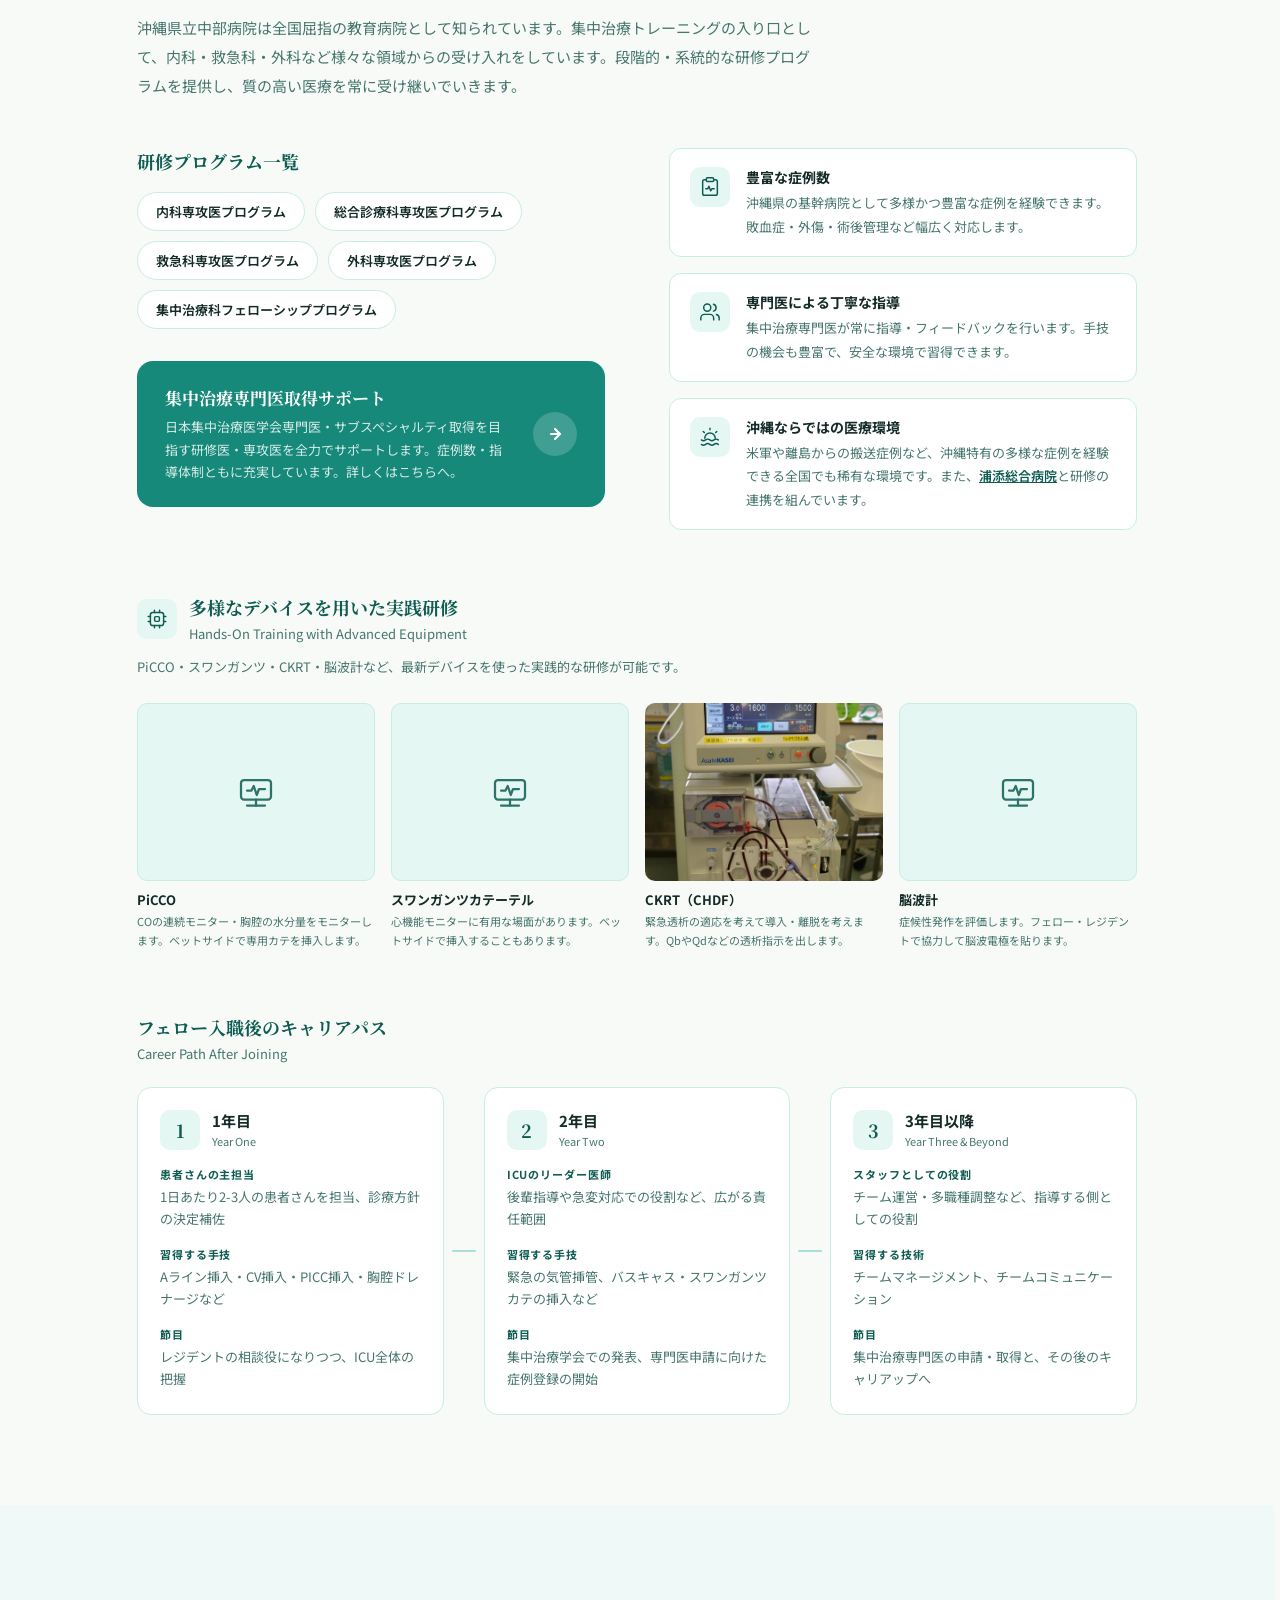
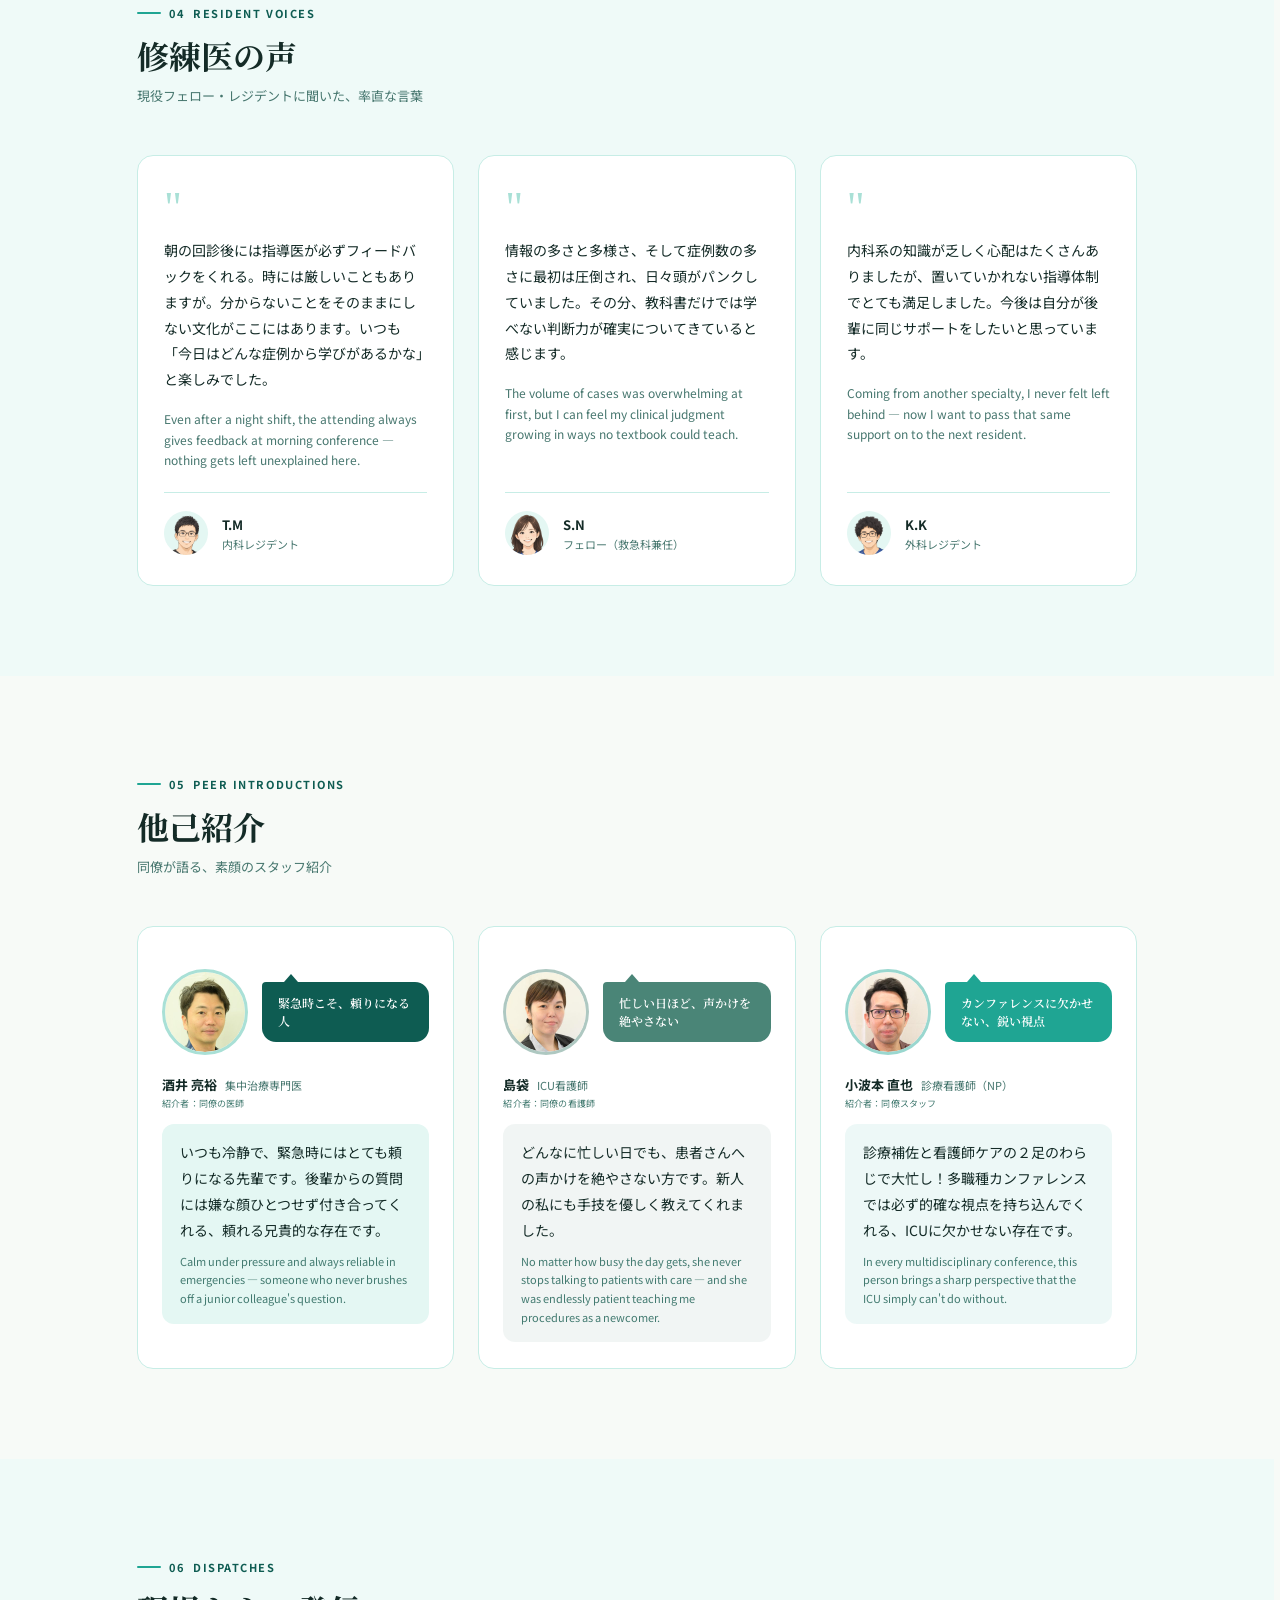
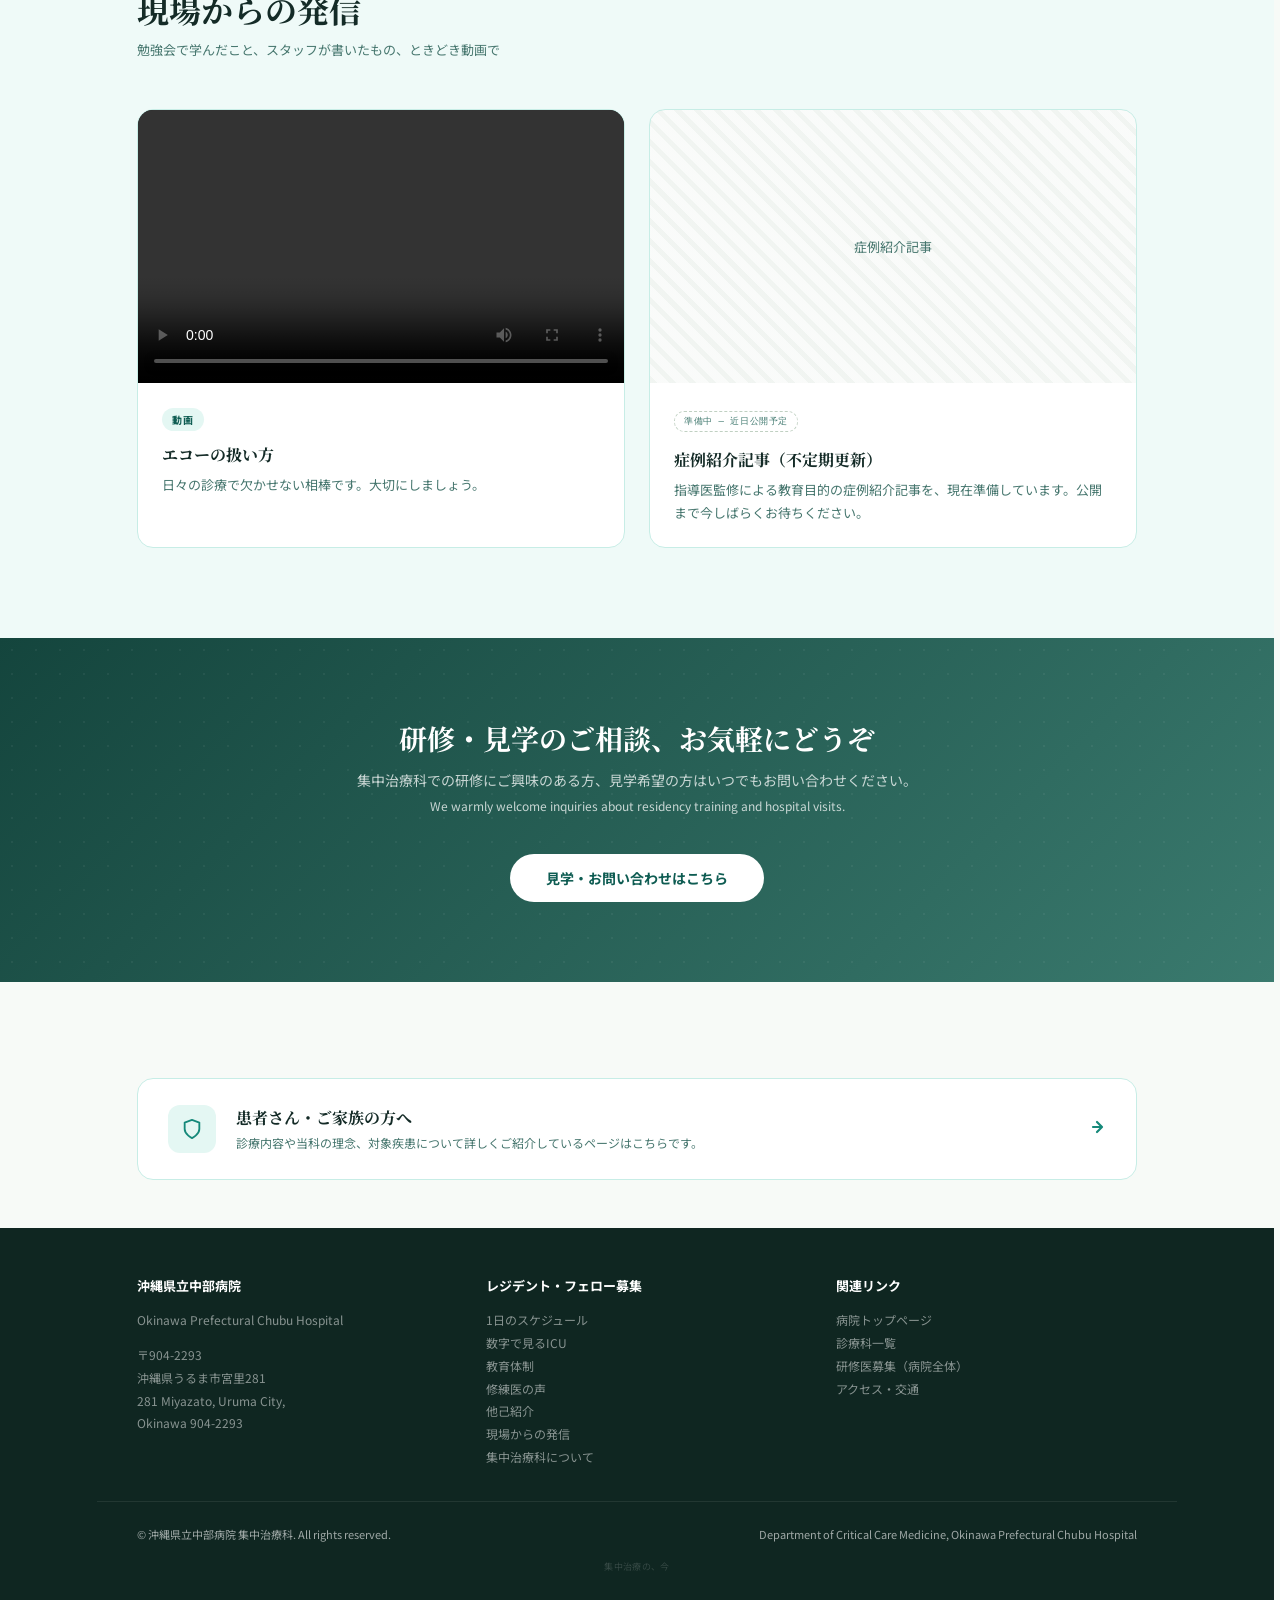
==== commit c7237bc5: "他己紹介の看護師枠に島袋、認定看護師枠に山城の写真を入れて公開 Co-Authored-By: Claude Opus 5.5 <noreply@anthropic.com>" ====
--- a/recruit.html
+++ b/recruit.html
@@ -669,18 +669,16 @@
           <p class="peer-comment-en">Calm under pressure and always reliable in emergencies — someone who never brushes off a junior colleague's question.</p>
         </div>
       </div>
-      <!-- 氏名が未定のため、決まるまでカードごと非表示にしている（2026-09-16）。
-           氏名が判明したら下の hidden を外し、.peer-name の「氏名（仮）」を差し替える。 -->
-      <div class="peer-card reveal role-nurse" hidden>
+      <!-- 2026-10-21 島袋さんの写真で公開。名（下の名前）は未確認のため姓のみ表示。 -->
+      <div class="peer-card reveal role-nurse">
         <!-- 差し替え予定: 下の .peer-comment を実際の紹介文に差し替える。読者に見えていた PLACEHOLDER バッジは 2026-09-16 に撤去した。 -->
         <div class="peer-portrait">
-          <div class="peer-avatar">
-            <svg viewBox="0 0 64 64" fill="none" xmlns="http://www.w3.org/2000/svg"><circle cx="32" cy="23" r="13" fill="currentColor"/><path d="M10 57c0-13.3 9.8-22.5 22-22.5S54 43.7 54 57" fill="currentColor"/></svg>
+          <div class="peer-avatar has-photo">
+            <img src="media/photos/shimabukuro.jpg" alt="島袋 ICU看護師" width="320" height="320" loading="lazy">
           </div>
           <div class="peer-tagline">忙しい日ほど、声かけを絶やさない</div>
         </div>
-        <!-- 氏名は未定のため仮表示のまま。決まり次第 .peer-name を差し替える。 -->
-        <div class="peer-profile"><span class="peer-name">氏名（仮）</span><span class="peer-role">ICU看護師</span></div>
+        <div class="peer-profile"><span class="peer-name">島袋</span><span class="peer-role">ICU看護師</span></div>
         <div class="peer-by">紹介者：同僚の看護師</div>
         <div class="peer-comment-box">
           <p class="peer-comment">どんなに忙しい日でも、患者さんへの声かけを絶やさない方です。新人の私にも手技を優しく教えてくれました。</p>
